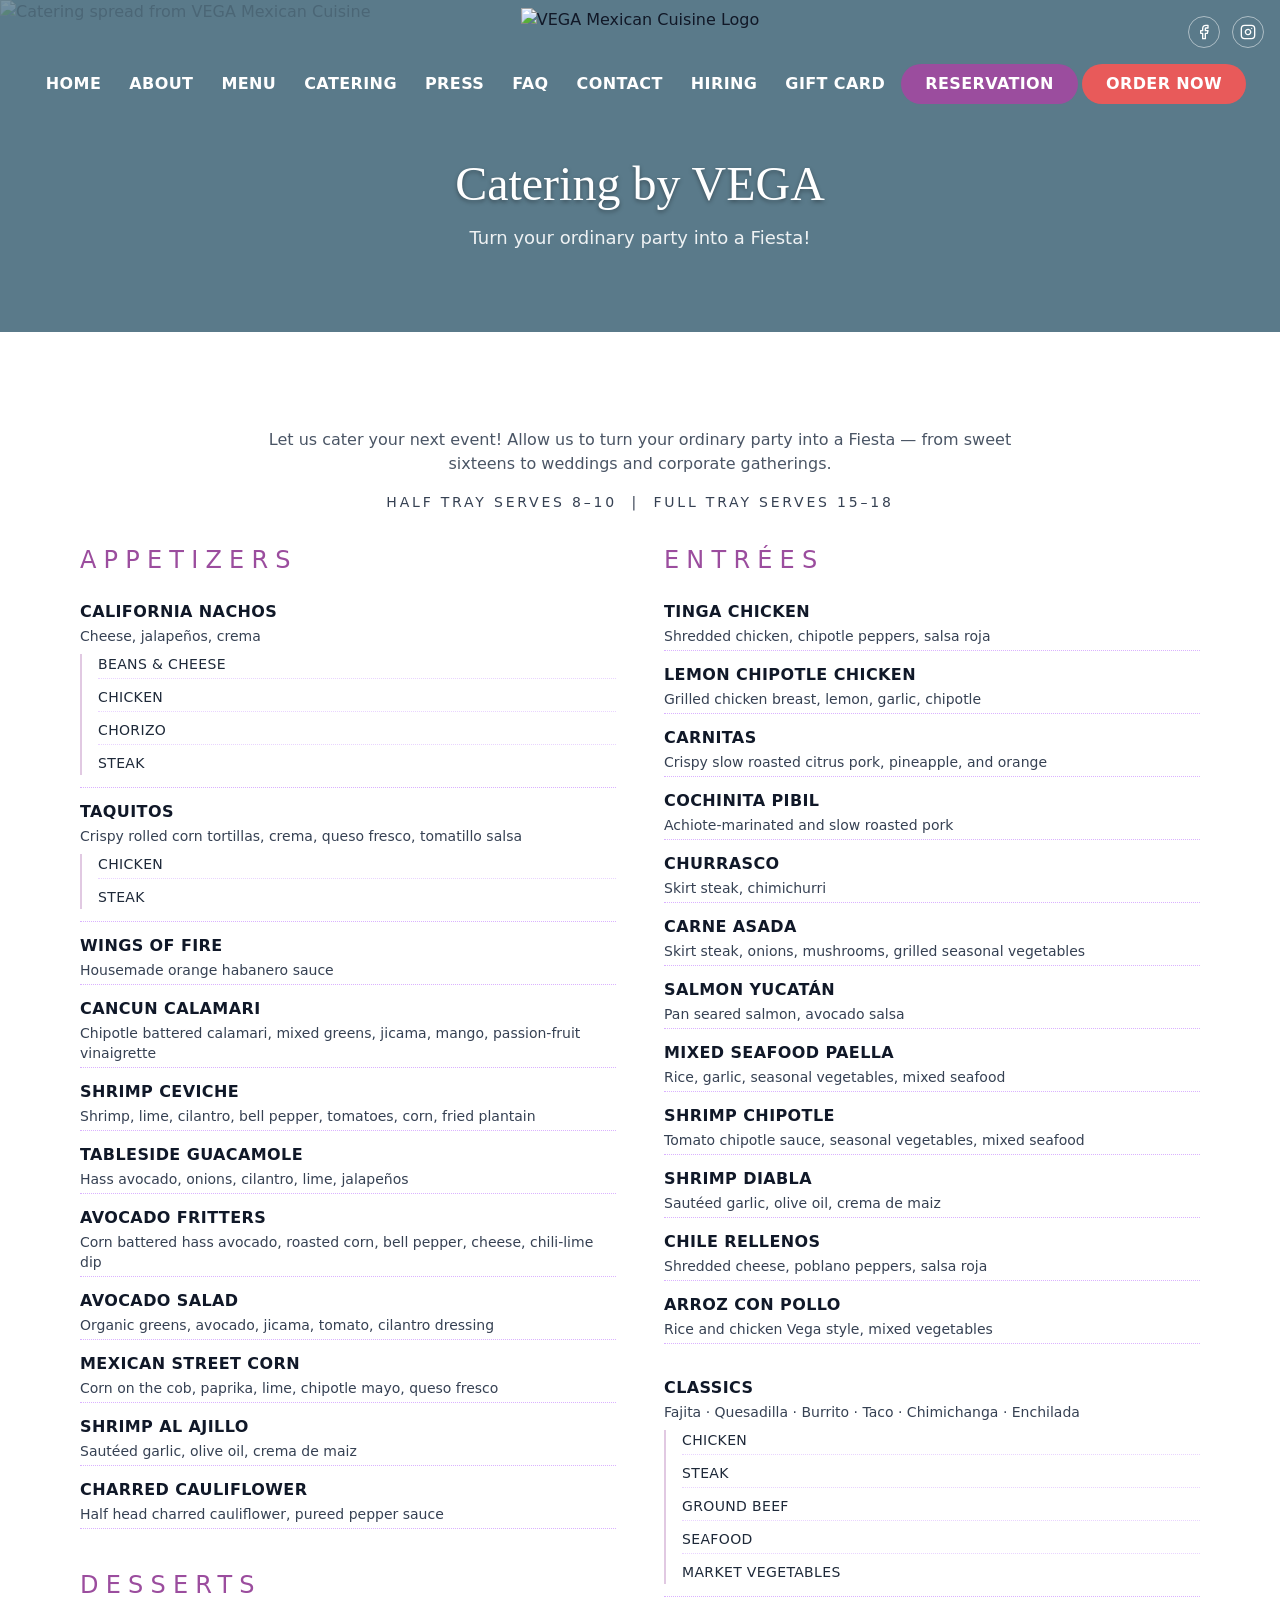
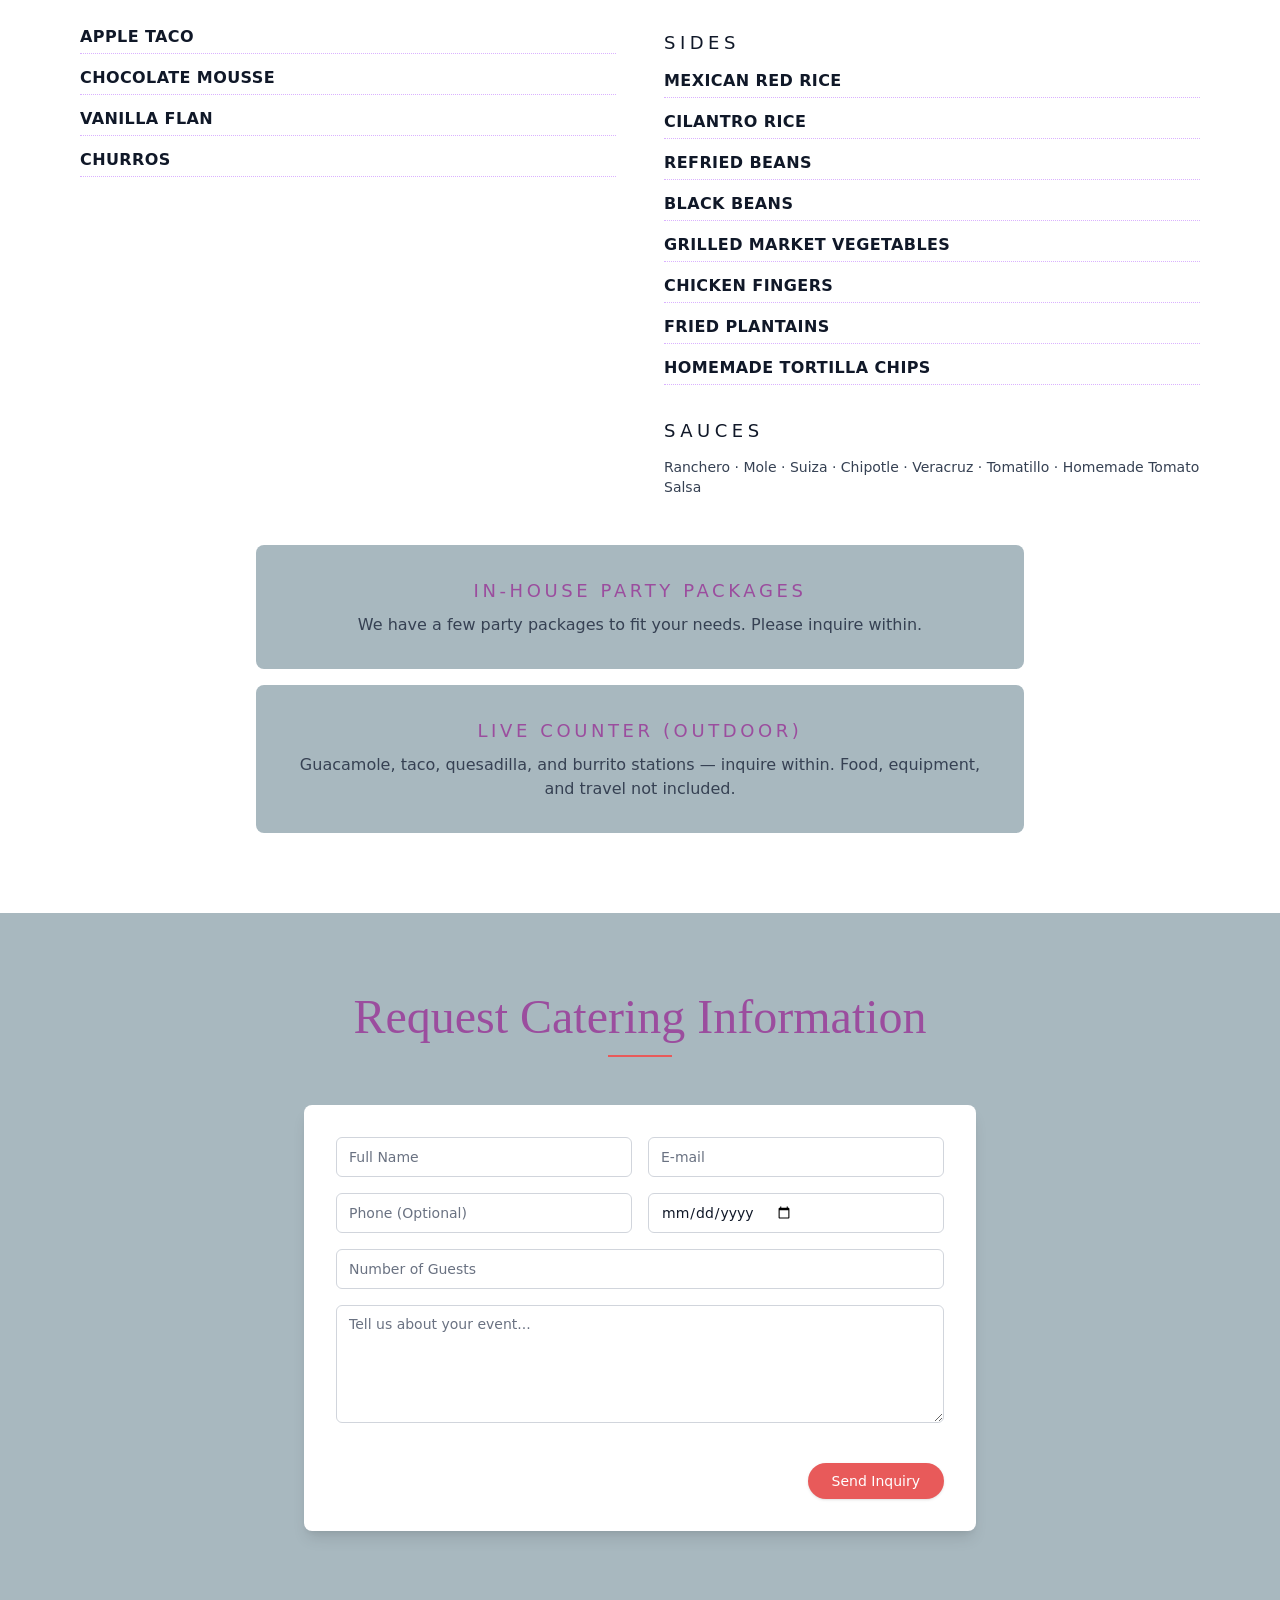
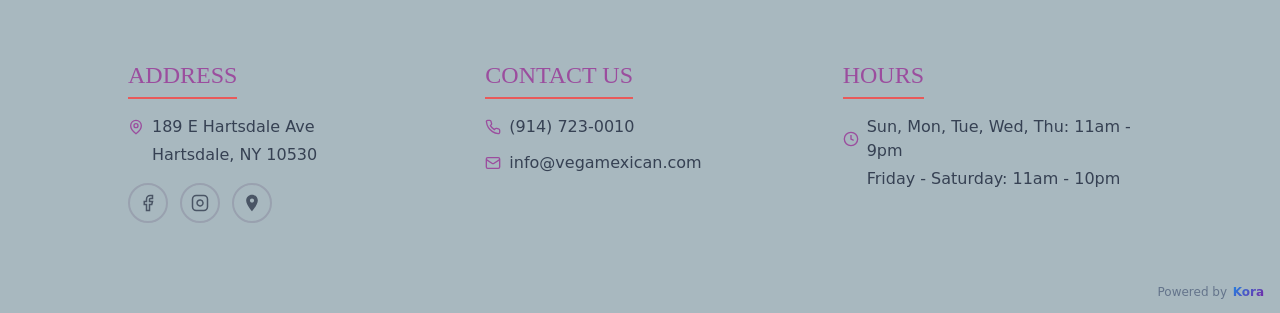
==== catering.html @ 909cca9f "Agent V2 website publish" ====
<!DOCTYPE html>

<html class="scroll-smooth" lang="en">
<head>
<!-- KORA_TRACKING_GTM_HEAD_START -->
<!-- Google Tag Manager -->
<script>(function(w,d,s,l,i){w[l]=w[l]||[];w[l].push({'gtm.start':
new Date().getTime(),event:'gtm.js'});var f=d.getElementsByTagName(s)[0],
j=d.createElement(s),dl=l!='dataLayer'?'&l='+l:'';j.async=true;j.src=
'https://www.googletagmanager.com/gtm.js?id='+i+dl;f.parentNode.insertBefore(j,f);
})(window,document,'script','dataLayer','GTM-MPGSV9T5');</script>
<!-- End Google Tag Manager -->
<!-- KORA_TRACKING_GTM_HEAD_END -->

<meta charset="utf-8"/>
<meta content="width=device-width, initial-scale=1.0" name="viewport"/>
<title>Mexican Catering Westchester &amp; Hartsdale, NY | VEGA Mexican Cuisine</title>
<meta content="VEGA Mexican Restaurant caters events across Westchester &amp; Hartsdale, NY — authentic tacos Westchester loves, best Mexican food Westchester, and full-service catering for weddings and corporate gatherings." name="description"/>
<meta content="mexican catering westchester, mexican catering hartsdale, tacos westchester, mexican restaurant, best mexican food westchester, vega mexican cuisine" name="keywords"/>
<!-- Open Graph -->
<meta content="Mexican Catering Westchester &amp; Hartsdale, NY | VEGA Mexican Cuisine" property="og:title"/>
<meta content="VEGA Mexican Restaurant caters events across Westchester &amp; Hartsdale, NY — authentic tacos Westchester loves, best Mexican food Westchester, and full-service catering for weddings and corporate gatherings." property="og:description"/>
<meta content="website" property="og:type"/>
<meta content="https://quseprdus1.blob.core.windows.net/kora-business-images/user-media/9dfad46d-d519-43a5-95e8-beb6c7251a3b/de8c94d8-887e-4625-825f-ec262dbc28df/1775465515_uk2fzf.jpeg" property="og:image"/>
<meta content="https://vegamexican.com/catering" property="og:url"/>
<!-- Twitter Card -->
<meta content="summary_large_image" name="twitter:card"/>
<meta content="Mexican Catering Westchester &amp; Hartsdale, NY | VEGA Mexican Cuisine" name="twitter:title"/>
<meta content="VEGA Mexican Restaurant caters events across Westchester &amp; Hartsdale, NY — authentic tacos Westchester loves, best Mexican food Westchester, and full-service catering for weddings and corporate gatherings." name="twitter:description"/>
<meta content="https://quseprdus1.blob.core.windows.net/kora-business-images/user-media/9dfad46d-d519-43a5-95e8-beb6c7251a3b/de8c94d8-887e-4625-825f-ec262dbc28df/1775465515_uk2fzf.jpeg" name="twitter:image"/>

<!-- KORA_FAVICON_START -->
<link href="https://quseprdus1.blob.core.windows.net/kora-business-images/social-media/9dfad46d-d519-43a5-95e8-beb6c7251a3a/medialibrary/1780909311_jn9jiy.jpg" rel="icon" type="image/jpeg"/>
<link href="https://quseprdus1.blob.core.windows.net/kora-business-images/social-media/9dfad46d-d519-43a5-95e8-beb6c7251a3a/medialibrary/1780909311_jn9jiy.jpg" rel="apple-touch-icon"/>
<!-- KORA_FAVICON_END -->
<!-- Canonical -->
<link href="https://vegamexican.com/catering" rel="canonical"/>
<!-- Hero image preload -->
<link as="image" href="https://quseprdus1.blob.core.windows.net/kora-business-images/user-media/9dfad46d-d519-43a5-95e8-beb6c7251a3b/de8c94d8-887e-4625-825f-ec262dbc28df/1775465515_uk2fzf.jpeg" rel="preload"/>
<!-- JSON-LD Structured Data -->
<script type="application/ld+json">{
  "@context": "https://schema.org",
  "@type": "WebPage",
  "name": "Catering – VEGA Mexican Cuisine",
  "description": "VEGA Mexican Restaurant caters events across Westchester & Hartsdale, NY — authentic tacos Westchester loves and best Mexican food Westchester for weddings and corporate gatherings.",
  "url": "https://vegamexican.com/catering",
  "isPartOf": {
    "@type": "WebSite",
    "name": "VEGA Mexican Cuisine",
    "url": "https://vegamexican.com/catering"
  },
  "about": {
    "@type": "Restaurant",
    "name": "VEGA Mexican Cuisine",
    "servesCuisine": "Mexican",
    "address": {
      "@type": "PostalAddress",
      "streetAddress": "189 E Hartsdale Ave",
      "addressLocality": "Hartsdale",
      "addressRegion": "NY",
      "postalCode": "10530",
      "addressCountry": "US"
    },
    "telephone": "+1-914-723-0010",
    "hasMenu": {
      "@type": "Menu",
      "name": "Catering Menu"
    }
  }
}</script>
<link href="https://quseprdus1.blob.core.windows.net" rel="dns-prefetch"/>
<link href="https://www.googletagmanager.com" rel="dns-prefetch"/>
<link href="https://cdn.jsdelivr.net" rel="dns-prefetch"/>
<style>*,*::before,*::after{box-sizing:border-box}body{margin:0;-webkit-font-smoothing:antialiased}img,video{max-width:100%;height:auto;display:block}</style>
<link href="assets/styles.css" rel="stylesheet"/>
<link href="style.css?v=20260913" rel="stylesheet"/>
<!-- KORA_GOOGLE_FONTS_START -->
<link rel="preconnect" href="https://fonts.googleapis.com">
<link rel="preconnect" href="https://fonts.gstatic.com" crossorigin>
<link rel="preload" as="style" href="https://fonts.googleapis.com/css2?family=Oswald:wght@400;600;700&amp;family=Open+Sans:wght@400;600;700&amp;display=swap" onload="this.onload=null;this.rel='stylesheet'">
<noscript><link rel="stylesheet" href="https://fonts.googleapis.com/css2?family=Oswald:wght@400;600;700&amp;family=Open+Sans:wght@400;600;700&amp;display=swap"></noscript>
<!-- KORA_GOOGLE_FONTS_END -->
</head>
<body class="bg-background text-foreground font-sans antialiased min-h-screen">
<header class="fixed top-0 left-0 right-0 z-50 transition-all duration-500 bg-transparent" data-site-header="">
<div class="relative">
<div class="absolute top-4 right-4 hidden lg:flex items-center gap-3 z-[60]">
<a aria-label="Facebook" class="w-8 h-8 rounded-full border border-white/50 flex items-center justify-center text-white hover:bg-white hover:text-vega-purple transition-all duration-300" href="https://www.facebook.com/vegamexican" rel="noopener noreferrer" target="_blank">
<svg fill="none" height="16" stroke="currentColor" stroke-linecap="round" stroke-linejoin="round" stroke-width="2" viewbox="0 0 24 24" width="16" xmlns="http://www.w3.org/2000/svg"><path d="M18 2h-3a5 5 0 0 0-5 5v3H7v4h3v8h4v-8h3l1-4h-4V7a1 1 0 0 1 1-1h3z"></path></svg>
</a>
<a aria-label="Instagram" class="w-8 h-8 rounded-full border border-white/50 flex items-center justify-center text-white hover:bg-white hover:text-vega-purple transition-all duration-300" href="https://www.instagram.com/vegamexican/" rel="noopener noreferrer" target="_blank">
<svg fill="none" height="16" stroke="currentColor" stroke-linecap="round" stroke-linejoin="round" stroke-width="2" viewbox="0 0 24 24" width="16" xmlns="http://www.w3.org/2000/svg"><rect height="20" rx="5" ry="5" width="20" x="2" y="2"></rect><path d="M16 11.37A4 4 0 1 1 12.63 8 4 4 0 0 1 16 11.37z"></path><line x1="17.5" x2="17.51" y1="6.5" y2="6.5"></line></svg>
</a>
</div>
<nav class="container mx-auto px-4 py-2">
<div class="hidden lg:flex flex-col items-center">
<a class="mb-2" href="index.html">
<img alt="VEGA Mexican Cuisine Logo" class="site-header-logo" id="header-logo" src="https://quseprdus1.blob.core.windows.net/kora-business-images/social-media/9dfad46d-d519-43a5-95e8-beb6c7251a3a/medialibrary/1780337580_3ncx8t.png"/>
</a>
<ul class="flex items-center gap-1 flex-wrap justify-center">
<li><a class="px-3 py-2 text-md text-white font-semibold hover:text-primary transition-colors duration-300 tracking-wide" href="index.html">HOME</a></li>
<li><a class="px-3 py-2 text-md text-white font-semibold hover:text-primary transition-colors duration-300 tracking-wide" href="index.html#about">ABOUT</a></li>
<li><a class="px-3 py-2 text-md text-white font-semibold hover:text-primary transition-colors duration-300 tracking-wide" href="index.html#menu">MENU</a></li>
<li><a class="px-3 py-2 text-md text-white font-semibold hover:text-primary transition-colors duration-300 tracking-wide" href="catering.html">CATERING</a></li>
<li><a class="px-3 py-2 text-md text-white font-semibold hover:text-primary transition-colors duration-300 tracking-wide" href="index.html#press">PRESS</a></li>
<li><a class="px-3 py-2 text-md text-white font-semibold hover:text-primary transition-colors duration-300 tracking-wide" href="index.html#faq">FAQ</a></li>
<li><a class="px-3 py-2 text-md text-white font-semibold hover:text-primary transition-colors duration-300 tracking-wide" href="index.html#contact">CONTACT</a></li>
<li><a class="px-3 py-2 text-md text-white font-semibold hover:text-primary transition-colors duration-300 tracking-wide" href="hiring.html">HIRING</a></li>
<li><a class="px-3 py-2 text-md text-white font-semibold hover:text-primary transition-colors duration-300 tracking-wide" href="https://www.toasttab.com/vegamexicancuisine/giftcards" rel="noopener noreferrer" target="_blank">GIFT CARD</a></li>
<li>
<a class="inline-block px-6 py-2 text-md text-white bg-primary hover:bg-vega-purple font-bold rounded-full transition-all duration-300 tracking-wide hover:scale-105" href="https://resy.com/cities/hrts/vega-mexican-cuisine" rel="noopener noreferrer" target="_blank">RESERVATION</a>
</li>
<li>
<a class="inline-block px-6 py-2 text-md text-white bg-secondary hover:bg-secondary-dark font-bold rounded-full transition-all duration-300 tracking-wide hover:scale-105" href="https://order.toasttab.com/online/vegamexicancuisine" rel="noopener noreferrer" target="_blank">ORDER NOW</a>
</li>
</ul>
</div>
<div class="lg:hidden flex items-center justify-between gap-3">
<button aria-label="Toggle menu" class="text-white p-2 z-[60] shrink-0" data-mobile-menu-btn="" type="button">
<span data-icon-menu="">
<svg fill="none" height="24" stroke="currentColor" stroke-width="2" viewbox="0 0 24 24" width="24" xmlns="http://www.w3.org/2000/svg"><line x1="4" x2="20" y1="12" y2="12"></line><line x1="4" x2="20" y1="6" y2="6"></line><line x1="4" x2="20" y1="18" y2="18"></line></svg>
</span>
<span class="hidden" data-icon-close="">
<svg fill="none" height="24" stroke="currentColor" stroke-width="2" viewbox="0 0 24 24" width="24" xmlns="http://www.w3.org/2000/svg"><path d="M18 6 6 18"></path><path d="m6 6 12 12"></path></svg>
</span>
</button>
<a class="ml-auto shrink-0" href="index.html">
<img alt="VEGA Mexican Cuisine Logo" class="site-header-logo site-header-logo--mobile" src="https://quseprdus1.blob.core.windows.net/kora-business-images/social-media/9dfad46d-d519-43a5-95e8-beb6c7251a3a/medialibrary/1780337580_3ncx8t.png"/>
</a>
</div>
<div class="hidden lg:hidden mt-4 pb-4 bg-vega-bg-dark/95 rounded-lg" data-mobile-menu="">
<ul class="flex flex-col items-center gap-2">
<li><a class="block px-4 py-2 text-white hover:text-primary transition-colors duration-300" href="index.html">HOME</a></li>
<li><a class="block px-4 py-2 text-white hover:text-primary transition-colors duration-300" href="index.html#about">ABOUT</a></li>
<li><a class="block px-4 py-2 text-white hover:text-primary transition-colors duration-300" href="index.html#menu">MENU</a></li>
<li><a class="block px-4 py-2 text-white hover:text-primary transition-colors duration-300" href="catering.html">CATERING</a></li>
<li><a class="block px-4 py-2 text-white hover:text-primary transition-colors duration-300" href="index.html#press">PRESS</a></li>
<li><a class="block px-4 py-2 text-white hover:text-primary transition-colors duration-300" href="index.html#faq">FAQ</a></li>
<li><a class="block px-4 py-2 text-white hover:text-primary transition-colors duration-300" href="index.html#contact">CONTACT</a></li>
<li><a class="block px-4 py-2 text-white hover:text-primary transition-colors duration-300" href="hiring.html">HIRING</a></li>
<li><a class="block px-4 py-2 text-white hover:text-primary transition-colors duration-300" href="https://www.toasttab.com/vegamexicancuisine/giftcards" rel="noopener noreferrer" target="_blank">GIFT CARD</a></li>
<li><a class="inline-block mx-4 my-2 px-6 py-2 text-white bg-primary hover:bg-vega-purple rounded-full font-semibold text-center" href="https://resy.com/cities/hrts/vega-mexican-cuisine" rel="noopener noreferrer" target="_blank">RESERVATION</a></li>
<li><a class="inline-block mx-4 my-2 px-6 py-2 text-white bg-secondary hover:bg-secondary-dark rounded-full font-semibold text-center" href="https://order.toasttab.com/online/vegamexicancuisine" rel="noopener noreferrer" target="_blank">ORDER NOW</a></li>
</ul>
</div>
</nav>
</div>
</header>
<main>
<section class="relative pt-32 pb-16 md:pt-40 md:pb-20 bg-vega-bg-dark">
<img alt="Catering spread from VEGA Mexican Cuisine" class="absolute inset-0 w-full h-full object-cover opacity-20" decoding="async" fetchpriority="high" height="1080" loading="eager" src="https://quseprdus1.blob.core.windows.net/kora-business-images/user-media/9dfad46d-d519-43a5-95e8-beb6c7251a3b/de8c94d8-887e-4625-825f-ec262dbc28df/1775465515_uk2fzf.jpeg" width="1920"/>
<div class="relative container mx-auto px-4 text-center">
<h1 class="text-4xl md:text-5xl font-serif text-white text-shadow">Catering by VEGA</h1>
<p class="mt-4 max-w-3xl mx-auto text-white/90 text-lg">Turn your ordinary party into a Fiesta!</p>
</div>
</section>
<section class="relative bg-white py-14 md:py-20" id="catering-menu">
<div class="max-w-6xl mx-auto px-4">
<div class="text-center mb-6 md:mb-8">
<p class="max-w-3xl mx-auto text-sm md:text-base text-gray-600 mt-4">
            Let us cater your next event! Allow us to turn your ordinary party into a Fiesta — from sweet sixteens to weddings and corporate gatherings.
          </p>
<p class="max-w-2xl mx-auto text-xs md:text-sm tracking-[0.2em] uppercase text-gray-700 mt-4">
            Half Tray serves 8–10  |  Full Tray serves 15–18
          </p>
</div>
<div class="grid grid-cols-1 lg:grid-cols-2 gap-10 md:gap-12">
<div>
<h3 class="text-xl md:text-2xl tracking-[0.3em] text-vega-purple uppercase mb-6 text-center lg:text-left">Appetizers</h3>
<div class="space-y-3">
<div class="border-b border-dotted border-purple-300 pb-3">
<p class="font-semibold tracking-wide text-gray-900 uppercase text-sm md:text-base">California Nachos</p>
<p class="text-xs md:text-sm text-gray-700 mt-0.5">Cheese, jalapeños, crema</p>
<div class="mt-2 space-y-2 pl-3 md:pl-4 border-l-2 border-primary/30">
<div class="border-b border-dotted border-purple-200 pb-1">
<p class="text-sm font-medium tracking-wide text-gray-800 uppercase">Beans &amp; Cheese</p>
</div>
<div class="border-b border-dotted border-purple-200 pb-1">
<p class="text-sm font-medium tracking-wide text-gray-800 uppercase">Chicken</p>
</div>
<div class="border-b border-dotted border-purple-200 pb-1">
<p class="text-sm font-medium tracking-wide text-gray-800 uppercase">Chorizo</p>
</div>
<div class="pb-0.5">
<p class="text-sm font-medium tracking-wide text-gray-800 uppercase">Steak</p>
</div>
</div>
</div>
<div class="border-b border-dotted border-purple-300 pb-3">
<p class="font-semibold tracking-wide text-gray-900 uppercase text-sm md:text-base">Taquitos</p>
<p class="text-xs md:text-sm text-gray-700 mt-0.5">Crispy rolled corn tortillas, crema, queso fresco, tomatillo salsa</p>
<div class="mt-2 space-y-2 pl-3 md:pl-4 border-l-2 border-primary/30">
<div class="border-b border-dotted border-purple-200 pb-1">
<p class="text-sm font-medium tracking-wide text-gray-800 uppercase">Chicken</p>
</div>
<div class="pb-0.5">
<p class="text-sm font-medium tracking-wide text-gray-800 uppercase">Steak</p>
</div>
</div>
</div>
<div class="border-b border-dotted border-purple-300 pb-1">
<div>
<p class="font-semibold tracking-wide text-gray-900 uppercase text-sm md:text-base">Wings of Fire</p>
<p class="text-xs md:text-sm text-gray-700 mt-0.5">Housemade orange habanero sauce</p>
</div>
</div>
<div class="border-b border-dotted border-purple-300 pb-1">
<div>
<p class="font-semibold tracking-wide text-gray-900 uppercase text-sm md:text-base">Cancun Calamari</p>
<p class="text-xs md:text-sm text-gray-700 mt-0.5">Chipotle battered calamari, mixed greens, jicama, mango, passion-fruit vinaigrette</p>
</div>
</div>
<div class="border-b border-dotted border-purple-300 pb-1">
<div>
<p class="font-semibold tracking-wide text-gray-900 uppercase text-sm md:text-base">Shrimp Ceviche</p>
<p class="text-xs md:text-sm text-gray-700 mt-0.5">Shrimp, lime, cilantro, bell pepper, tomatoes, corn, fried plantain</p>
</div>
</div>
<div class="border-b border-dotted border-purple-300 pb-1">
<div>
<p class="font-semibold tracking-wide text-gray-900 uppercase text-sm md:text-base">Tableside Guacamole</p>
<p class="text-xs md:text-sm text-gray-700 mt-0.5">Hass avocado, onions, cilantro, lime, jalapeños</p>
</div>
</div>
<div class="border-b border-dotted border-purple-300 pb-1">
<div>
<p class="font-semibold tracking-wide text-gray-900 uppercase text-sm md:text-base">Avocado Fritters</p>
<p class="text-xs md:text-sm text-gray-700 mt-0.5">Corn battered hass avocado, roasted corn, bell pepper, cheese, chili-lime dip</p>
</div>
</div>
<div class="border-b border-dotted border-purple-300 pb-1">
<div>
<p class="font-semibold tracking-wide text-gray-900 uppercase text-sm md:text-base">Avocado Salad</p>
<p class="text-xs md:text-sm text-gray-700 mt-0.5">Organic greens, avocado, jicama, tomato, cilantro dressing</p>
</div>
</div>
<div class="border-b border-dotted border-purple-300 pb-1">
<div>
<p class="font-semibold tracking-wide text-gray-900 uppercase text-sm md:text-base">Mexican Street Corn</p>
<p class="text-xs md:text-sm text-gray-700 mt-0.5">Corn on the cob, paprika, lime, chipotle mayo, queso fresco</p>
</div>
</div>
<div class="border-b border-dotted border-purple-300 pb-1">
<div>
<p class="font-semibold tracking-wide text-gray-900 uppercase text-sm md:text-base">Shrimp al Ajillo</p>
<p class="text-xs md:text-sm text-gray-700 mt-0.5">Sautéed garlic, olive oil, crema de maiz</p>
</div>
</div>
<div class="border-b border-dotted border-purple-300 pb-1">
<div>
<p class="font-semibold tracking-wide text-gray-900 uppercase text-sm md:text-base">Charred Cauliflower</p>
<p class="text-xs md:text-sm text-gray-700 mt-0.5">Half head charred cauliflower, pureed pepper sauce</p>
</div>
</div>
</div>
<h3 class="text-xl md:text-2xl tracking-[0.3em] text-vega-purple uppercase mt-10 mb-6 text-center lg:text-left">Desserts</h3>
<div class="space-y-3">
<div class="border-b border-dotted border-purple-300 pb-1">
<p class="font-semibold tracking-wide text-gray-900 uppercase text-sm md:text-base">Apple Taco</p>
</div>
<div class="border-b border-dotted border-purple-300 pb-1">
<p class="font-semibold tracking-wide text-gray-900 uppercase text-sm md:text-base">Chocolate Mousse</p>
</div>
<div class="border-b border-dotted border-purple-300 pb-1">
<p class="font-semibold tracking-wide text-gray-900 uppercase text-sm md:text-base">Vanilla Flan</p>
</div>
<div class="border-b border-dotted border-purple-300 pb-1">
<p class="font-semibold tracking-wide text-gray-900 uppercase text-sm md:text-base">Churros</p>
</div>
</div>
</div>
<div>
<h3 class="text-xl md:text-2xl tracking-[0.3em] text-vega-purple uppercase mb-6 text-center lg:text-left">Entrées</h3>
<div class="space-y-3">
<div class="border-b border-dotted border-purple-300 pb-1">
<div>
<p class="font-semibold tracking-wide text-gray-900 uppercase text-sm md:text-base">Tinga Chicken</p>
<p class="text-xs md:text-sm text-gray-700 mt-0.5">Shredded chicken, chipotle peppers, salsa roja</p>
</div>
</div>
<div class="border-b border-dotted border-purple-300 pb-1">
<div>
<p class="font-semibold tracking-wide text-gray-900 uppercase text-sm md:text-base">Lemon Chipotle Chicken</p>
<p class="text-xs md:text-sm text-gray-700 mt-0.5">Grilled chicken breast, lemon, garlic, chipotle</p>
</div>
</div>
<div class="border-b border-dotted border-purple-300 pb-1">
<div>
<p class="font-semibold tracking-wide text-gray-900 uppercase text-sm md:text-base">Carnitas</p>
<p class="text-xs md:text-sm text-gray-700 mt-0.5">Crispy slow roasted citrus pork, pineapple, and orange</p>
</div>
</div>
<div class="border-b border-dotted border-purple-300 pb-1">
<div>
<p class="font-semibold tracking-wide text-gray-900 uppercase text-sm md:text-base">Cochinita Pibil</p>
<p class="text-xs md:text-sm text-gray-700 mt-0.5">Achiote-marinated and slow roasted pork</p>
</div>
</div>
<div class="border-b border-dotted border-purple-300 pb-1">
<div>
<p class="font-semibold tracking-wide text-gray-900 uppercase text-sm md:text-base">Churrasco</p>
<p class="text-xs md:text-sm text-gray-700 mt-0.5">Skirt steak, chimichurri</p>
</div>
</div>
<div class="border-b border-dotted border-purple-300 pb-1">
<div>
<p class="font-semibold tracking-wide text-gray-900 uppercase text-sm md:text-base">Carne Asada</p>
<p class="text-xs md:text-sm text-gray-700 mt-0.5">Skirt steak, onions, mushrooms, grilled seasonal vegetables</p>
</div>
</div>
<div class="border-b border-dotted border-purple-300 pb-1">
<div>
<p class="font-semibold tracking-wide text-gray-900 uppercase text-sm md:text-base">Salmon Yucatán</p>
<p class="text-xs md:text-sm text-gray-700 mt-0.5">Pan seared salmon, avocado salsa</p>
</div>
</div>
<div class="border-b border-dotted border-purple-300 pb-1">
<div>
<p class="font-semibold tracking-wide text-gray-900 uppercase text-sm md:text-base">Mixed Seafood Paella</p>
<p class="text-xs md:text-sm text-gray-700 mt-0.5">Rice, garlic, seasonal vegetables, mixed seafood</p>
</div>
</div>
<div class="border-b border-dotted border-purple-300 pb-1">
<div>
<p class="font-semibold tracking-wide text-gray-900 uppercase text-sm md:text-base">Shrimp Chipotle</p>
<p class="text-xs md:text-sm text-gray-700 mt-0.5">Tomato chipotle sauce, seasonal vegetables, mixed seafood</p>
</div>
</div>
<div class="border-b border-dotted border-purple-300 pb-1">
<div>
<p class="font-semibold tracking-wide text-gray-900 uppercase text-sm md:text-base">Shrimp Diabla</p>
<p class="text-xs md:text-sm text-gray-700 mt-0.5">Sautéed garlic, olive oil, crema de maiz</p>
</div>
</div>
<div class="border-b border-dotted border-purple-300 pb-1">
<div>
<p class="font-semibold tracking-wide text-gray-900 uppercase text-sm md:text-base">Chile Rellenos</p>
<p class="text-xs md:text-sm text-gray-700 mt-0.5">Shredded cheese, poblano peppers, salsa roja</p>
</div>
</div>
<div class="border-b border-dotted border-purple-300 pb-1">
<div>
<p class="font-semibold tracking-wide text-gray-900 uppercase text-sm md:text-base">Arroz con Pollo</p>
<p class="text-xs md:text-sm text-gray-700 mt-0.5">Rice and chicken Vega style, mixed vegetables</p>
</div>
</div>
</div>
<div class="border-b border-dotted border-purple-300 pb-3 mt-8">
<p class="font-semibold tracking-wide text-gray-900 uppercase text-sm md:text-base">Classics</p>
<p class="text-xs md:text-sm text-gray-700 mt-0.5">Fajita · Quesadilla · Burrito · Taco · Chimichanga · Enchilada</p>
<div class="mt-2 space-y-2 pl-3 md:pl-4 border-l-2 border-primary/30">
<div class="border-b border-dotted border-purple-200 pb-1">
<p class="text-sm font-medium tracking-wide text-gray-800 uppercase">Chicken</p>
</div>
<div class="border-b border-dotted border-purple-200 pb-1">
<p class="text-sm font-medium tracking-wide text-gray-800 uppercase">Steak</p>
</div>
<div class="border-b border-dotted border-purple-200 pb-1">
<p class="text-sm font-medium tracking-wide text-gray-800 uppercase">Ground Beef</p>
</div>
<div class="border-b border-dotted border-purple-200 pb-1">
<p class="text-sm font-medium tracking-wide text-gray-800 uppercase">Seafood</p>
</div>
<div class="pb-0.5">
<p class="text-sm font-medium tracking-wide text-gray-800 uppercase">Market Vegetables</p>
</div>
</div>
</div>
<h4 class="text-lg tracking-[0.25em] text-gray-900 uppercase mt-8 mb-3">Sides</h4>
<div class="space-y-3">
<div class="border-b border-dotted border-purple-300 pb-1">
<p class="font-semibold tracking-wide text-gray-900 uppercase text-sm md:text-base">Mexican Red Rice</p>
</div>
<div class="border-b border-dotted border-purple-300 pb-1">
<p class="font-semibold tracking-wide text-gray-900 uppercase text-sm md:text-base">Cilantro Rice</p>
</div>
<div class="border-b border-dotted border-purple-300 pb-1">
<p class="font-semibold tracking-wide text-gray-900 uppercase text-sm md:text-base">Refried Beans</p>
</div>
<div class="border-b border-dotted border-purple-300 pb-1">
<p class="font-semibold tracking-wide text-gray-900 uppercase text-sm md:text-base">Black Beans</p>
</div>
<div class="border-b border-dotted border-purple-300 pb-1">
<p class="font-semibold tracking-wide text-gray-900 uppercase text-sm md:text-base">Grilled Market Vegetables</p>
</div>
<div class="border-b border-dotted border-purple-300 pb-1">
<p class="font-semibold tracking-wide text-gray-900 uppercase text-sm md:text-base">Chicken Fingers</p>
</div>
<div class="border-b border-dotted border-purple-300 pb-1">
<p class="font-semibold tracking-wide text-gray-900 uppercase text-sm md:text-base">Fried Plantains</p>
</div>
<div class="border-b border-dotted border-purple-300 pb-1">
<p class="font-semibold tracking-wide text-gray-900 uppercase text-sm md:text-base">Homemade Tortilla Chips</p>
</div>
</div>
<h4 class="text-lg tracking-[0.25em] text-gray-900 uppercase mt-8 mb-3">Sauces</h4>
<div class="space-y-2 text-sm text-gray-700">
<p>Ranchero · Mole · Suiza · Chipotle · Veracruz · Tomatillo · Homemade Tomato Salsa</p>
</div>
</div>
</div>
<div class="mt-12 max-w-3xl mx-auto text-center space-y-4">
<div class="bg-vega-bg-light rounded-lg p-6 md:p-8">
<h3 class="text-lg tracking-[0.2em] text-vega-purple uppercase mb-2">In-House Party Packages</h3>
<p class="text-sm md:text-base text-gray-700">We have a few party packages to fit your needs. Please inquire within.</p>
</div>
<div class="bg-vega-bg-light rounded-lg p-6 md:p-8">
<h3 class="text-lg tracking-[0.2em] text-vega-purple uppercase mb-2">Live Counter (Outdoor)</h3>
<p class="text-sm md:text-base text-gray-700">Guacamole, taco, quesadilla, and burrito stations — inquire within. Food, equipment, and travel not included.</p>
</div>
</div>
</div>
</section>
<section class="bg-vega-bg-light py-16 md:py-20" id="catering-form">
<div class="container mx-auto px-4 max-w-3xl">
<h2 class="js-reveal text-4xl md:text-5xl font-serif text-primary text-center mb-12 relative pb-4">
          Request Catering Information
          <span class="absolute bottom-0 left-1/2 -translate-x-1/2 w-16 h-0.5 bg-secondary"></span>
</h2>
<div class="js-reveal js-reveal-delay max-w-2xl mx-auto rounded-lg bg-white p-6 md:p-8 shadow-lg">
<form class="space-y-4" data-catering-form="">
<div class="grid grid-cols-1 gap-4 sm:grid-cols-2">
<div>
<label class="sr-only" for="full_name">Full Name</label>
<input autocomplete="name" class="flex h-10 w-full rounded-md border border-gray-300 bg-white px-3 py-2 text-sm text-gray-900 placeholder:text-gray-500 focus-visible:outline-none focus-visible:ring-2 focus-visible:ring-primary" id="full_name" name="full_name" placeholder="Full Name" required="" type="text"/>
</div>
<div>
<label class="sr-only" for="email">Email</label>
<input autocomplete="email" class="flex h-10 w-full rounded-md border border-gray-300 bg-white px-3 py-2 text-sm text-gray-900 placeholder:text-gray-500 focus-visible:outline-none focus-visible:ring-2 focus-visible:ring-primary" id="email" name="email" placeholder="E-mail" required="" type="email"/>
</div>
</div>
<div class="grid grid-cols-1 gap-4 sm:grid-cols-2">
<div>
<label class="sr-only" for="phone">Phone</label>
<input autocomplete="tel" class="flex h-10 w-full rounded-md border border-gray-300 bg-white px-3 py-2 text-sm text-gray-900 placeholder:text-gray-500 focus-visible:outline-none focus-visible:ring-2 focus-visible:ring-primary" id="phone" name="phone" placeholder="Phone (Optional)" type="tel"/>
</div>
<div>
<label class="sr-only" for="event_date">Event Date</label>
<input class="flex h-10 w-full rounded-md border border-gray-300 bg-white px-3 py-2 text-sm text-gray-900 placeholder:text-gray-500 focus-visible:outline-none focus-visible:ring-2 focus-visible:ring-primary" id="event_date" name="event_date" placeholder="Event Date" required="" type="date"/>
</div>
</div>
<div>
<label class="sr-only" for="guest_count">Number of Guests</label>
<input class="flex h-10 w-full rounded-md border border-gray-300 bg-white px-3 py-2 text-sm text-gray-900 placeholder:text-gray-500 focus-visible:outline-none focus-visible:ring-2 focus-visible:ring-primary" id="guest_count" min="1" name="guest_count" placeholder="Number of Guests" required="" type="number"/>
</div>
<div>
<label class="sr-only" for="message">Event Details</label>
<textarea class="flex min-h-28 w-full rounded-md border border-gray-300 bg-white px-3 py-2 text-sm text-gray-900 placeholder:text-gray-500 focus-visible:outline-none focus-visible:ring-2 focus-visible:ring-primary" id="message" name="message" placeholder="Tell us about your event..." required="" rows="5"></textarea>
</div>
<p class="text-sm text-red-600 text-center" data-catering-error="" hidden=""></p>
<p class="text-sm text-green-600 text-center" data-catering-success="" hidden=""></p>
<div class="flex justify-center pt-1">
<div class="flex items-center justify-center min-h-[78px]" data-recaptcha="" hidden=""></div>
</div>
<div class="flex items-center justify-end pt-1">
<button class="inline-flex items-center justify-center rounded-full bg-secondary px-6 py-2 text-sm font-medium text-white shadow transition hover:bg-secondary-dark hover:scale-[1.02] disabled:opacity-50" type="submit">
                Send Inquiry
              </button>
</div>
</form>
</div>
</div>
</section>
</main>
<footer class="bg-vega-bg-light" id="contact">
<div class="container mx-auto px-4 py-12">
<div class="grid grid-cols-1 md:grid-cols-3 gap-8 md:gap-12 max-w-5xl mx-auto">
<div class="text-center md:text-left">
<h3 class="text-xl md:text-2xl font-serif text-primary mb-4 relative pb-2 inline-block">
            ADDRESS
            <span class="absolute bottom-0 left-0 w-full h-0.5 bg-secondary"></span>
</h3>
<div class="space-y-1 text-gray-700">
<p class="flex items-center justify-center md:justify-start gap-2">
<svg class="text-primary shrink-0" fill="none" height="16" stroke="currentColor" stroke-width="2" viewbox="0 0 24 24" width="16" xmlns="http://www.w3.org/2000/svg">
<path d="M20 10c0 6-8 12-8 12s-8-6-8-12a8 8 0 0 1 16 0Z"></path>
<circle cx="12" cy="10" r="3"></circle>
</svg>
              189 E Hartsdale Ave
            </p>
<p class="pl-6">Hartsdale, NY 10530</p>
</div>
<div class="flex items-center justify-center md:justify-start gap-3 mt-4">
<a aria-label="Facebook" class="w-10 h-10 rounded-full border-2 border-gray-400 flex items-center justify-center text-gray-600 hover:bg-primary hover:border-primary hover:text-white transition-all duration-300" href="https://www.facebook.com/vegamexican" rel="noopener noreferrer" target="_blank">
<svg fill="none" height="18" stroke="currentColor" stroke-width="2" viewbox="0 0 24 24" width="18" xmlns="http://www.w3.org/2000/svg">
<path d="M18 2h-3a5 5 0 0 0-5 5v3H7v4h3v8h4v-8h3l1-4h-4V7a1 1 0 0 1 1-1h3z"></path>
</svg>
</a>
<a aria-label="Instagram" class="w-10 h-10 rounded-full border-2 border-gray-400 flex items-center justify-center text-gray-600 hover:bg-primary hover:border-primary hover:text-white transition-all duration-300" href="https://www.instagram.com/vegamexican/" rel="noopener noreferrer" target="_blank">
<svg fill="none" height="18" stroke="currentColor" stroke-width="2" viewbox="0 0 24 24" width="18" xmlns="http://www.w3.org/2000/svg">
<rect height="20" rx="5" ry="5" width="20" x="2" y="2"></rect>
<path d="M16 11.37A4 4 0 1 1 12.63 8 4 4 0 0 1 16 11.37z"></path>
<line x1="17.5" x2="17.51" y1="6.5" y2="6.5"></line>
</svg>
</a>
<a aria-label="Google Maps" class="w-10 h-10 rounded-full border-2 border-gray-400 flex items-center justify-center text-gray-600 hover:bg-primary hover:border-primary hover:text-white transition-all duration-300" href="https://www.google.com/maps/place/VEGA+Mexican+Cuisine/@41.012408,-73.7958676,15z/data=!4m5!3m4!1s0x0:0xea814ff113fb7ada!8m2!3d41.012408!4d-73.7958676" rel="noopener noreferrer" target="_blank">
<svg class="w-5 h-5 fill-current" viewbox="0 0 24 24">
<title>Google Maps</title>
<path d="M12 2C8.13 2 5 5.13 5 9c0 5.25 7 13 7 13s7-7.75 7-13c0-3.87-3.13-7-7-7zm0 9.5c-1.38 0-2.5-1.12-2.5-2.5s1.12-2.5 2.5-2.5 2.5 1.12 2.5 2.5-1.12 2.5-2.5 2.5z"></path>
</svg>
</a>
</div>
</div>
<div class="text-center md:text-left">
<h3 class="text-xl md:text-2xl font-serif text-primary mb-4 relative pb-2 inline-block">
            CONTACT US
            <span class="absolute bottom-0 left-0 w-full h-0.5 bg-secondary"></span>
</h3>
<div class="space-y-3 text-gray-700">
<a class="flex items-center justify-center md:justify-start gap-2 hover:text-primary transition-colors duration-300" href="tel:9147230010">
<svg class="text-primary shrink-0" fill="none" height="16" stroke="currentColor" stroke-width="2" viewbox="0 0 24 24" width="16" xmlns="http://www.w3.org/2000/svg">
<path d="M22 16.92v3a2 2 0 0 1-2.18 2 19.79 19.79 0 0 1-8.63-3.07 19.5 19.5 0 0 1-6-6 19.79 19.79 0 0 1-3.07-8.67A2 2 0 0 1 4.11 2h3a2 2 0 0 1 2 1.72 12.84 12.84 0 0 0 .7 2.81 2 2 0 0 1-.45 2.11L8.09 9.91a16 16 0 0 0 6 6l1.27-1.27a2 2 0 0 1 2.11-.45 12.84 12.84 0 0 0 2.81.7A2 2 0 0 1 22 16.92z"></path>
</svg>
              (914) 723-0010
            </a>
<a class="flex items-center justify-center md:justify-start gap-2 hover:text-primary transition-colors duration-300" href="mailto:info@vegamexican.com">
<svg class="text-primary shrink-0" fill="none" height="16" stroke="currentColor" stroke-width="2" viewbox="0 0 24 24" width="16" xmlns="http://www.w3.org/2000/svg">
<rect height="16" rx="2" width="20" x="2" y="4"></rect>
<path d="m22 7-8.97 5.7a1.94 1.94 0 0 1-2.06 0L2 7"></path>
</svg>
              info@vegamexican.com
            </a>
</div>
</div>
<div class="text-center md:text-left">
<h3 class="text-xl md:text-2xl font-serif text-primary mb-4 relative pb-2 inline-block">
            HOURS
            <span class="absolute bottom-0 left-0 w-full h-0.5 bg-secondary"></span>
</h3>
<div class="space-y-1 text-gray-700">
<p class="flex items-center justify-center md:justify-start gap-2">
<svg class="text-primary shrink-0" fill="none" height="16" stroke="currentColor" stroke-width="2" viewbox="0 0 24 24" width="16" xmlns="http://www.w3.org/2000/svg">
<circle cx="12" cy="12" r="10"></circle>
<polyline points="12 6 12 12 16 14"></polyline>
</svg>
              Sun, Mon, Tue, Wed, Thu: 11am - 9pm
            </p>
<p class="pl-6">Friday - Saturday: 11am - 10pm</p>
</div>
</div>
</div>
</div>
</footer>
<script src="js/main.js"></script>
<script defer="" src="js/catering.js"></script>

<!-- KORA_TRACKING_EVENTS_START -->
<script>
  window.dataLayer = window.dataLayer || [];

  function trackEvent(eventName, params) {
    window.dataLayer.push(Object.assign({ event: eventName }, params || {}));
  }

  document.addEventListener('DOMContentLoaded', function () {
    function cleanText(value) {
      return (value || '').replace(/\s+/g, ' ').trim();
    }

    function toPath(href) {
      try {
        if (!href) return null;
        var url = new URL(href, window.location.origin);
        return url.pathname || '/';
      } catch (e) {
        return null;
      }
    }

    document.querySelectorAll('button, a').forEach(function (el) {
      el.addEventListener('click', function () {
        var clickId =
          el.getAttribute('data-kora-click-id') ||
          el.getAttribute('data-analytics-id') ||
          el.getAttribute('id') ||
          null;
        var clickLabel =
          el.getAttribute('data-kora-click-label') ||
          cleanText(el.innerText || el.textContent || '') ||
          null;
        var href = el.getAttribute('href') || null;
        trackEvent('button_click', {
          click_id: clickId,
          click_label: clickLabel,
          page_path: window.location.pathname || '/',
          link_url: href,
          element_id: el.getAttribute('id') || null,
          element_class: el.getAttribute('class') || null,
          link_path: toPath(href),
        });
      });
    });
  });
</script>
<!-- KORA_TRACKING_EVENTS_END -->
<!-- KORA_BRANDING_FOOTER_SCRIPT_START -->
<script>
(function () {
  var koraUrl = "https://askkora.ai";
  var muted = "#64748b";
  var blue = "#1E88E5";
  var purple = "#7B1FA2";
  var startMarker = 'KORA_' + 'BRANDING_FOOTER_START';
  var endMarker = 'KORA_' + 'BRANDING_FOOTER_END';
  var selector = '[data-kora-branding-footer="true"], .kora-powered-by';

  function removeExisting() {
    document.querySelectorAll(selector).forEach(function (node) {
      if (node && node.parentNode) node.parentNode.removeChild(node);
    });
    var walker = document.createTreeWalker(document.documentElement, NodeFilter.SHOW_COMMENT);
    var comments = [];
    while (walker.nextNode()) {
      if (walker.currentNode.nodeValue.indexOf(startMarker) !== -1 || walker.currentNode.nodeValue.indexOf(endMarker) !== -1) {
        comments.push(walker.currentNode);
      }
    }
    comments.forEach(function (node) {
      if (node && node.parentNode) node.parentNode.removeChild(node);
    });
  }

  function buildBranding() {
    var wrapper = document.createElement('div');
    wrapper.className = 'kora-powered-by';
    wrapper.setAttribute('data-kora-branding-footer', 'true');
    wrapper.style.cssText = 'display:flex;justify-content:flex-end;align-items:center;gap:0.35rem;padding:0.75rem 1rem;font-size:0.75rem;';
    wrapper.innerHTML = '<span style="color:' + muted + '">Powered by</span>' +
      '<a href="' + koraUrl + '" target="_blank" rel="nofollow noopener noreferrer" style="text-decoration:none;font-weight:600;background:linear-gradient(135deg,' + blue + ',' + purple + ');-webkit-background-clip:text;background-clip:text;-webkit-text-fill-color:transparent">Kora</a>';
    return wrapper;
  }

  function targetFooter(allowFallback) {
    var footer = document.querySelector('footer');
    if (footer) return footer;
    if (!allowFallback) return null;
    return document.getElementById('site-footer') || document.body;
  }

  function placeBranding(allowFallback) {
    var target = targetFooter(allowFallback);
    if (!target) return false;
    removeExisting();
    target.appendChild(document.createComment(' ' + startMarker + ' '));
    target.appendChild(buildBranding());
    target.appendChild(document.createComment(' ' + endMarker + ' '));
    return target.tagName && target.tagName.toLowerCase() === 'footer';
  }

  function start() {
    if (placeBranding(false)) return;
    var observer = new MutationObserver(function () {
      if (placeBranding(false)) observer.disconnect();
    });
    observer.observe(document.documentElement, { childList: true, subtree: true });
    window.setTimeout(function () { observer.disconnect(); placeBranding(true); }, 3000);
  }

  if (document.readyState === 'loading') {
    document.addEventListener('DOMContentLoaded', start);
  } else {
    start();
  }
}());
</script>
<!-- KORA_BRANDING_FOOTER_SCRIPT_END -->
</body>
</html>
---- assets/styles.css ----
/*! tailwindcss v4.2.1 | MIT License | https://tailwindcss.com */
@layer properties{@supports (((-webkit-hyphens:none)) and (not (margin-trim:inline))) or ((-moz-orient:inline) and (not (color:rgb(from red r g b)))){*,:before,:after,::backdrop{--tw-translate-x:0;--tw-translate-y:0;--tw-translate-z:0;--tw-scale-x:1;--tw-scale-y:1;--tw-scale-z:1;--tw-rotate-x:initial;--tw-rotate-y:initial;--tw-rotate-z:initial;--tw-skew-x:initial;--tw-skew-y:initial;--tw-space-y-reverse:0;--tw-border-style:solid;--tw-leading:initial;--tw-font-weight:initial;--tw-tracking:initial;--tw-shadow:0 0 #0000;--tw-shadow-color:initial;--tw-shadow-alpha:100%;--tw-inset-shadow:0 0 #0000;--tw-inset-shadow-color:initial;--tw-inset-shadow-alpha:100%;--tw-ring-color:initial;--tw-ring-shadow:0 0 #0000;--tw-inset-ring-color:initial;--tw-inset-ring-shadow:0 0 #0000;--tw-ring-inset:initial;--tw-ring-offset-width:0px;--tw-ring-offset-color:#fff;--tw-ring-offset-shadow:0 0 #0000;--tw-blur:initial;--tw-brightness:initial;--tw-contrast:initial;--tw-grayscale:initial;--tw-hue-rotate:initial;--tw-invert:initial;--tw-opacity:initial;--tw-saturate:initial;--tw-sepia:initial;--tw-drop-shadow:initial;--tw-drop-shadow-color:initial;--tw-drop-shadow-alpha:100%;--tw-drop-shadow-size:initial;--tw-backdrop-blur:initial;--tw-backdrop-brightness:initial;--tw-backdrop-contrast:initial;--tw-backdrop-grayscale:initial;--tw-backdrop-hue-rotate:initial;--tw-backdrop-invert:initial;--tw-backdrop-opacity:initial;--tw-backdrop-saturate:initial;--tw-backdrop-sepia:initial;--tw-duration:initial}}}@layer theme{:root,:host{--font-sans:"Josefin Sans", ui-sans-serif, system-ui, sans-serif, "Apple Color Emoji", "Segoe UI Emoji", "Segoe UI Symbol", "Noto Color Emoji";--font-serif:"Libre Baskerville", Georgia, serif;--font-mono:ui-monospace, SFMono-Regular, Menlo, Monaco, Consolas, "Liberation Mono", "Courier New", monospace;--color-red-600:oklch(57.7% .245 27.325);--color-orange-500:oklch(70.5% .213 47.604);--color-green-600:oklch(62.7% .194 149.214);--color-purple-100:oklch(94.6% .033 307.174);--color-purple-200:oklch(90.2% .063 306.703);--color-purple-300:oklch(82.7% .119 306.383);--color-gray-200:oklch(92.8% .006 264.531);--color-gray-300:oklch(87.2% .01 258.338);--color-gray-400:oklch(70.7% .022 261.325);--color-gray-500:oklch(55.1% .027 264.364);--color-gray-600:oklch(44.6% .03 256.802);--color-gray-700:oklch(37.3% .034 259.733);--color-gray-800:oklch(27.8% .033 256.848);--color-gray-900:oklch(21% .034 264.665);--color-black:#000;--color-white:#fff;--spacing:.25rem;--container-lg:32rem;--container-xl:36rem;--container-2xl:42rem;--container-3xl:48rem;--container-4xl:56rem;--container-5xl:64rem;--container-6xl:72rem;--text-xs:.75rem;--text-xs--line-height:calc(1 / .75);--text-sm:.875rem;--text-sm--line-height:calc(1.25 / .875);--text-base:1rem;--text-base--line-height:calc(1.5 / 1);--text-lg:1.125rem;--text-lg--line-height:calc(1.75 / 1.125);--text-xl:1.25rem;--text-xl--line-height:calc(1.75 / 1.25);--text-2xl:1.5rem;--text-2xl--line-height:calc(2 / 1.5);--text-3xl:1.875rem;--text-3xl--line-height:calc(2.25 / 1.875);--text-4xl:2.25rem;--text-4xl--line-height:calc(2.5 / 2.25);--text-5xl:3rem;--text-5xl--line-height:1;--text-7xl:4.5rem;--text-7xl--line-height:1;--text-9xl:8rem;--text-9xl--line-height:1;--font-weight-light:300;--font-weight-medium:500;--font-weight-semibold:600;--font-weight-bold:700;--tracking-wide:.025em;--tracking-wider:.05em;--tracking-widest:.1em;--leading-snug:1.375;--leading-relaxed:1.625;--radius-md:.375rem;--radius-lg:.5rem;--radius-xl:.75rem;--drop-shadow-2xl:0 25px 25px #00000026;--animate-pulse:pulse 2s cubic-bezier(.4, 0, .6, 1) infinite;--animate-bounce:bounce 1s infinite;--blur-sm:8px;--default-transition-duration:.15s;--default-transition-timing-function:cubic-bezier(.4, 0, .2, 1);--default-font-family:var(--font-sans);--default-mono-font-family:var(--font-mono);--color-background:#fff;--color-foreground:#111827;--color-primary:#9b4d9e;--color-primary-dark:#7a3d7d;--color-secondary:#e85a5a;--color-secondary-dark:#d14a4a;--color-vega-purple:#9b4d9e;--color-vega-bg-light:#a8b8bf;--color-vega-bg-dark:#5a7a8a;--font-display:Oswald, ui-sans-serif, system-ui, sans-serif;--text-md:1rem;--text-md--line-height:1.5rem}}@layer base{*,:after,:before,::backdrop{box-sizing:border-box;border:0 solid;margin:0;padding:0}::file-selector-button{box-sizing:border-box;border:0 solid;margin:0;padding:0}html,:host{-webkit-text-size-adjust:100%;tab-size:4;line-height:1.5;font-family:var(--default-font-family,ui-sans-serif, system-ui, sans-serif, "Apple Color Emoji", "Segoe UI Emoji", "Segoe UI Symbol", "Noto Color Emoji");font-feature-settings:var(--default-font-feature-settings,normal);font-variation-settings:var(--default-font-variation-settings,normal);-webkit-tap-highlight-color:transparent}hr{height:0;color:inherit;border-top-width:1px}abbr:where([title]){-webkit-text-decoration:underline dotted;text-decoration:underline dotted}h1,h2,h3,h4,h5,h6{font-size:inherit;font-weight:inherit}a{color:inherit;-webkit-text-decoration:inherit;-webkit-text-decoration:inherit;-webkit-text-decoration:inherit;text-decoration:inherit}b,strong{font-weight:bolder}code,kbd,samp,pre{font-family:var(--default-mono-font-family,ui-monospace, SFMono-Regular, Menlo, Monaco, Consolas, "Liberation Mono", "Courier New", monospace);font-feature-settings:var(--default-mono-font-feature-settings,normal);font-variation-settings:var(--default-mono-font-variation-settings,normal);font-size:1em}small{font-size:80%}sub,sup{vertical-align:baseline;font-size:75%;line-height:0;position:relative}sub{bottom:-.25em}sup{top:-.5em}table{text-indent:0;border-color:inherit;border-collapse:collapse}:-moz-focusring{outline:auto}progress{vertical-align:baseline}summary{display:list-item}ol,ul,menu{list-style:none}img,svg,video,canvas,audio,iframe,embed,object{vertical-align:middle;display:block}img,video{max-width:100%;height:auto}button,input,select,optgroup,textarea{font:inherit;font-feature-settings:inherit;font-variation-settings:inherit;letter-spacing:inherit;color:inherit;opacity:1;background-color:#0000;border-radius:0}::file-selector-button{font:inherit;font-feature-settings:inherit;font-variation-settings:inherit;letter-spacing:inherit;color:inherit;opacity:1;background-color:#0000;border-radius:0}:where(select:is([multiple],[size])) optgroup{font-weight:bolder}:where(select:is([multiple],[size])) optgroup option{padding-inline-start:20px}::file-selector-button{margin-inline-end:4px}::placeholder{opacity:1}@supports (not ((-webkit-appearance:-apple-pay-button))) or (contain-intrinsic-size:1px){::placeholder{color:currentColor}@supports (color:color-mix(in lab, red, red)){::placeholder{color:color-mix(in oklab, currentcolor 50%, transparent)}}}textarea{resize:vertical}::-webkit-search-decoration{-webkit-appearance:none}::-webkit-date-and-time-value{min-height:1lh;text-align:inherit}::-webkit-datetime-edit{display:inline-flex}::-webkit-datetime-edit-fields-wrapper{padding:0}::-webkit-datetime-edit{padding-block:0}::-webkit-datetime-edit-year-field{padding-block:0}::-webkit-datetime-edit-month-field{padding-block:0}::-webkit-datetime-edit-day-field{padding-block:0}::-webkit-datetime-edit-hour-field{padding-block:0}::-webkit-datetime-edit-minute-field{padding-block:0}::-webkit-datetime-edit-second-field{padding-block:0}::-webkit-datetime-edit-millisecond-field{padding-block:0}::-webkit-datetime-edit-meridiem-field{padding-block:0}::-webkit-calendar-picker-indicator{line-height:1}:-moz-ui-invalid{box-shadow:none}button,input:where([type=button],[type=reset],[type=submit]){appearance:button}::file-selector-button{appearance:button}::-webkit-inner-spin-button{height:auto}::-webkit-outer-spin-button{height:auto}[hidden]:where(:not([hidden=until-found])){display:none!important}}@layer components;@layer utilities{.pointer-events-none{pointer-events:none}.visible{visibility:visible}.sr-only{clip-path:inset(50%);white-space:nowrap;border-width:0;width:1px;height:1px;margin:-1px;padding:0;position:absolute;overflow:hidden}.absolute{position:absolute}.fixed{position:fixed}.relative{position:relative}.inset-0{inset:calc(var(--spacing) * 0)}.start{inset-inline-start:var(--spacing)}.top-0{top:calc(var(--spacing) * 0)}.top-1\/2{top:50%}.top-3{top:calc(var(--spacing) * 3)}.top-4{top:calc(var(--spacing) * 4)}.right-0{right:calc(var(--spacing) * 0)}.right-3{right:calc(var(--spacing) * 3)}.right-4{right:calc(var(--spacing) * 4)}.right-8{right:calc(var(--spacing) * 8)}.bottom-0{bottom:calc(var(--spacing) * 0)}.bottom-8{bottom:calc(var(--spacing) * 8)}.left-0{left:calc(var(--spacing) * 0)}.left-1\/2{left:50%}.z-10{z-index:10}.z-20{z-index:20}.z-50{z-index:50}.z-\[60\]{z-index:60}.z-\[200\]{z-index:200}.container{width:100%}@media (min-width:40rem){.container{max-width:40rem}}@media (min-width:48rem){.container{max-width:48rem}}@media (min-width:64rem){.container{max-width:64rem}}@media (min-width:80rem){.container{max-width:80rem}}@media (min-width:96rem){.container{max-width:96rem}}.mx-4{margin-inline:calc(var(--spacing) * 4)}.mx-auto{margin-inline:auto}.my-2{margin-block:calc(var(--spacing) * 2)}.mt-0\.5{margin-top:calc(var(--spacing) * .5)}.mt-2{margin-top:calc(var(--spacing) * 2)}.mt-4{margin-top:calc(var(--spacing) * 4)}.mt-6{margin-top:calc(var(--spacing) * 6)}.mt-8{margin-top:calc(var(--spacing) * 8)}.mt-10{margin-top:calc(var(--spacing) * 10)}.mt-12{margin-top:calc(var(--spacing) * 12)}.mb-1{margin-bottom:calc(var(--spacing) * 1)}.mb-2{margin-bottom:calc(var(--spacing) * 2)}.mb-3{margin-bottom:calc(var(--spacing) * 3)}.mb-4{margin-bottom:calc(var(--spacing) * 4)}.mb-5{margin-bottom:calc(var(--spacing) * 5)}.mb-6{margin-bottom:calc(var(--spacing) * 6)}.mb-8{margin-bottom:calc(var(--spacing) * 8)}.mb-12{margin-bottom:calc(var(--spacing) * 12)}.ml-auto{margin-left:auto}.line-clamp-3{-webkit-line-clamp:3;-webkit-box-orient:vertical;display:-webkit-box;overflow:hidden}.block{display:block}.flex{display:flex}.grid{display:grid}.hidden{display:none}.inline{display:inline}.inline-block{display:inline-block}.inline-flex{display:inline-flex}.table{display:table}.aspect-\[4\/3\]{aspect-ratio:4/3}.h-0\.5{height:calc(var(--spacing) * .5)}.h-3{height:calc(var(--spacing) * 3)}.h-5{height:calc(var(--spacing) * 5)}.h-8{height:calc(var(--spacing) * 8)}.h-9{height:calc(var(--spacing) * 9)}.h-10{height:calc(var(--spacing) * 10)}.h-12{height:calc(var(--spacing) * 12)}.h-44{height:calc(var(--spacing) * 44)}.h-52{height:calc(var(--spacing) * 52)}.h-\[280px\]{height:280px}.h-auto{height:auto}.h-full{height:100%}.h-screen{height:100vh}.max-h-\[90vh\]{max-height:90vh}.min-h-28{min-height:calc(var(--spacing) * 28)}.min-h-\[78px\]{min-height:78px}.min-h-\[600px\]{min-height:600px}.min-h-screen{min-height:100vh}.w-1\.5{width:calc(var(--spacing) * 1.5)}.w-3{width:calc(var(--spacing) * 3)}.w-5{width:calc(var(--spacing) * 5)}.w-6{width:calc(var(--spacing) * 6)}.w-8{width:calc(var(--spacing) * 8)}.w-9{width:calc(var(--spacing) * 9)}.w-10{width:calc(var(--spacing) * 10)}.w-12{width:calc(var(--spacing) * 12)}.w-16{width:calc(var(--spacing) * 16)}.w-\[280px\]{width:280px}.w-full{width:100%}.w-max{width:max-content}.max-w-2xl{max-width:var(--container-2xl)}.max-w-3xl{max-width:var(--container-3xl)}.max-w-4xl{max-width:var(--container-4xl)}.max-w-5xl{max-width:var(--container-5xl)}.max-w-6xl{max-width:var(--container-6xl)}.max-w-\[520px\]{max-width:520px}.max-w-lg{max-width:var(--container-lg)}.max-w-xl{max-width:var(--container-xl)}.flex-shrink-0,.shrink-0{flex-shrink:0}.-translate-x-1\/2{--tw-translate-x:calc(calc(1 / 2 * 100%) * -1);translate:var(--tw-translate-x) var(--tw-translate-y)}.-translate-x-4{--tw-translate-x:calc(var(--spacing) * -4);translate:var(--tw-translate-x) var(--tw-translate-y)}.translate-x-4{--tw-translate-x:calc(var(--spacing) * 4);translate:var(--tw-translate-x) var(--tw-translate-y)}.-translate-y-1\/2{--tw-translate-y:calc(calc(1 / 2 * 100%) * -1);translate:var(--tw-translate-x) var(--tw-translate-y)}.translate-y-0{--tw-translate-y:calc(var(--spacing) * 0);translate:var(--tw-translate-x) var(--tw-translate-y)}.translate-y-10{--tw-translate-y:calc(var(--spacing) * 10);translate:var(--tw-translate-x) var(--tw-translate-y)}.scale-125{--tw-scale-x:125%;--tw-scale-y:125%;--tw-scale-z:125%;scale:var(--tw-scale-x) var(--tw-scale-y)}.transform{transform:var(--tw-rotate-x,) var(--tw-rotate-y,) var(--tw-rotate-z,) var(--tw-skew-x,) var(--tw-skew-y,)}.animate-bounce{animation:var(--animate-bounce)}.animate-pulse{animation:var(--animate-pulse)}.cursor-pointer{cursor:pointer}.resize{resize:both}.grid-cols-1{grid-template-columns:repeat(1,minmax(0,1fr))}.grid-cols-2{grid-template-columns:repeat(2,minmax(0,1fr))}.grid-cols-7{grid-template-columns:repeat(7,minmax(0,1fr))}.flex-col{flex-direction:column}.flex-wrap{flex-wrap:wrap}.items-center{align-items:center}.items-start{align-items:flex-start}.justify-between{justify-content:space-between}.justify-center{justify-content:center}.justify-end{justify-content:flex-end}.gap-1{gap:calc(var(--spacing) * 1)}.gap-2{gap:calc(var(--spacing) * 2)}.gap-3{gap:calc(var(--spacing) * 3)}.gap-4{gap:calc(var(--spacing) * 4)}.gap-6{gap:calc(var(--spacing) * 6)}.gap-8{gap:calc(var(--spacing) * 8)}.gap-10{gap:calc(var(--spacing) * 10)}.gap-px{gap:1px}:where(.space-y-1>:not(:last-child)){--tw-space-y-reverse:0;margin-block-start:calc(calc(var(--spacing) * 1) * var(--tw-space-y-reverse));margin-block-end:calc(calc(var(--spacing) * 1) * calc(1 - var(--tw-space-y-reverse)))}:where(.space-y-2>:not(:last-child)){--tw-space-y-reverse:0;margin-block-start:calc(calc(var(--spacing) * 2) * var(--tw-space-y-reverse));margin-block-end:calc(calc(var(--spacing) * 2) * calc(1 - var(--tw-space-y-reverse)))}:where(.space-y-3>:not(:last-child)){--tw-space-y-reverse:0;margin-block-start:calc(calc(var(--spacing) * 3) * var(--tw-space-y-reverse));margin-block-end:calc(calc(var(--spacing) * 3) * calc(1 - var(--tw-space-y-reverse)))}:where(.space-y-4>:not(:last-child)){--tw-space-y-reverse:0;margin-block-start:calc(calc(var(--spacing) * 4) * var(--tw-space-y-reverse));margin-block-end:calc(calc(var(--spacing) * 4) * calc(1 - var(--tw-space-y-reverse)))}:where(.space-y-6>:not(:last-child)){--tw-space-y-reverse:0;margin-block-start:calc(calc(var(--spacing) * 6) * var(--tw-space-y-reverse));margin-block-end:calc(calc(var(--spacing) * 6) * calc(1 - var(--tw-space-y-reverse)))}.gap-x-4{column-gap:calc(var(--spacing) * 4)}.gap-y-1{row-gap:calc(var(--spacing) * 1)}.overflow-hidden{overflow:hidden}.overflow-x-auto{overflow-x:auto}.overflow-y-auto{overflow-y:auto}.scroll-smooth{scroll-behavior:smooth}.rounded-full{border-radius:3.40282e38px}.rounded-lg{border-radius:var(--radius-lg)}.rounded-md{border-radius:var(--radius-md)}.rounded-xl{border-radius:var(--radius-xl)}.rounded-t-xl{border-top-left-radius:var(--radius-xl);border-top-right-radius:var(--radius-xl)}.border{border-style:var(--tw-border-style);border-width:1px}.border-2{border-style:var(--tw-border-style);border-width:2px}.border-t{border-top-style:var(--tw-border-style);border-top-width:1px}.border-b{border-bottom-style:var(--tw-border-style);border-bottom-width:1px}.border-l-2{border-left-style:var(--tw-border-style);border-left-width:2px}.border-dotted{--tw-border-style:dotted;border-style:dotted}.border-gray-200{border-color:var(--color-gray-200)}.border-gray-300{border-color:var(--color-gray-300)}.border-gray-400{border-color:var(--color-gray-400)}.border-primary{border-color:var(--color-primary)}.border-primary\/30{border-color:#9b4d9e4d}@supports (color:color-mix(in lab, red, red)){.border-primary\/30{border-color:color-mix(in oklab, var(--color-primary) 30%, transparent)}}.border-purple-100{border-color:var(--color-purple-100)}.border-purple-200{border-color:var(--color-purple-200)}.border-purple-300{border-color:var(--color-purple-300)}.border-white\/50{border-color:#ffffff80}@supports (color:color-mix(in lab, red, red)){.border-white\/50{border-color:color-mix(in oklab, var(--color-white) 50%, transparent)}}.bg-background{background-color:var(--color-background)}.bg-black\/20{background-color:#0003}@supports (color:color-mix(in lab, red, red)){.bg-black\/20{background-color:color-mix(in oklab, var(--color-black) 20%, transparent)}}.bg-black\/30{background-color:#0000004d}@supports (color:color-mix(in lab, red, red)){.bg-black\/30{background-color:color-mix(in oklab, var(--color-black) 30%, transparent)}}.bg-black\/45{background-color:#00000073}@supports (color:color-mix(in lab, red, red)){.bg-black\/45{background-color:color-mix(in oklab, var(--color-black) 45%, transparent)}}.bg-black\/50{background-color:#00000080}@supports (color:color-mix(in lab, red, red)){.bg-black\/50{background-color:color-mix(in oklab, var(--color-black) 50%, transparent)}}.bg-black\/60{background-color:#0009}@supports (color:color-mix(in lab, red, red)){.bg-black\/60{background-color:color-mix(in oklab, var(--color-black) 60%, transparent)}}.bg-black\/80{background-color:#000c}@supports (color:color-mix(in lab, red, red)){.bg-black\/80{background-color:color-mix(in oklab, var(--color-black) 80%, transparent)}}.bg-primary{background-color:var(--color-primary)}.bg-primary\/0{background-color:#0000}@supports (color:color-mix(in lab, red, red)){.bg-primary\/0{background-color:color-mix(in oklab, var(--color-primary) 0%, transparent)}}.bg-purple-100{background-color:var(--color-purple-100)}.bg-secondary{background-color:var(--color-secondary)}.bg-transparent{background-color:#0000}.bg-vega-bg-dark{background-color:var(--color-vega-bg-dark)}.bg-vega-bg-dark\/95{background-color:#5a7a8af2}@supports (color:color-mix(in lab, red, red)){.bg-vega-bg-dark\/95{background-color:color-mix(in oklab, var(--color-vega-bg-dark) 95%, transparent)}}.bg-vega-bg-light{background-color:var(--color-vega-bg-light)}.bg-white{background-color:var(--color-white)}.bg-white\/40{background-color:#fff6}@supports (color:color-mix(in lab, red, red)){.bg-white\/40{background-color:color-mix(in oklab, var(--color-white) 40%, transparent)}}.bg-white\/70{background-color:#ffffffb3}@supports (color:color-mix(in lab, red, red)){.bg-white\/70{background-color:color-mix(in oklab, var(--color-white) 70%, transparent)}}.bg-white\/80{background-color:#fffc}@supports (color:color-mix(in lab, red, red)){.bg-white\/80{background-color:color-mix(in oklab, var(--color-white) 80%, transparent)}}.fill-current{fill:currentColor}.object-contain{object-fit:contain}.object-cover{object-fit:cover}.p-1{padding:calc(var(--spacing) * 1)}.p-2{padding:calc(var(--spacing) * 2)}.p-4{padding:calc(var(--spacing) * 4)}.p-5{padding:calc(var(--spacing) * 5)}.p-6{padding:calc(var(--spacing) * 6)}.px-3{padding-inline:calc(var(--spacing) * 3)}.px-4{padding-inline:calc(var(--spacing) * 4)}.px-6{padding-inline:calc(var(--spacing) * 6)}.py-1{padding-block:calc(var(--spacing) * 1)}.py-2{padding-block:calc(var(--spacing) * 2)}.py-2\.5{padding-block:calc(var(--spacing) * 2.5)}.py-3{padding-block:calc(var(--spacing) * 3)}.py-6{padding-block:calc(var(--spacing) * 6)}.py-10{padding-block:calc(var(--spacing) * 10)}.py-12{padding-block:calc(var(--spacing) * 12)}.py-14{padding-block:calc(var(--spacing) * 14)}.py-16{padding-block:calc(var(--spacing) * 16)}.py-20{padding-block:calc(var(--spacing) * 20)}.pt-1{padding-top:calc(var(--spacing) * 1)}.pt-2{padding-top:calc(var(--spacing) * 2)}.pt-16{padding-top:calc(var(--spacing) * 16)}.pt-32{padding-top:calc(var(--spacing) * 32)}.pb-0\.5{padding-bottom:calc(var(--spacing) * .5)}.pb-1{padding-bottom:calc(var(--spacing) * 1)}.pb-2{padding-bottom:calc(var(--spacing) * 2)}.pb-3{padding-bottom:calc(var(--spacing) * 3)}.pb-4{padding-bottom:calc(var(--spacing) * 4)}.pb-16{padding-bottom:calc(var(--spacing) * 16)}.pl-3{padding-left:calc(var(--spacing) * 3)}.pl-6{padding-left:calc(var(--spacing) * 6)}.text-center{text-align:center}.text-left{text-align:left}.text-right{text-align:right}.font-display{font-family:var(--font-display)}.font-sans{font-family:var(--font-sans)}.font-serif{font-family:var(--font-serif)}.text-2xl{font-size:var(--text-2xl);line-height:var(--tw-leading,var(--text-2xl--line-height))}.text-3xl{font-size:var(--text-3xl);line-height:var(--tw-leading,var(--text-3xl--line-height))}.text-4xl{font-size:var(--text-4xl);line-height:var(--tw-leading,var(--text-4xl--line-height))}.text-5xl{font-size:var(--text-5xl);line-height:var(--tw-leading,var(--text-5xl--line-height))}.text-7xl{font-size:var(--text-7xl);line-height:var(--tw-leading,var(--text-7xl--line-height))}.text-base{font-size:var(--text-base);line-height:var(--tw-leading,var(--text-base--line-height))}.text-lg{font-size:var(--text-lg);line-height:var(--tw-leading,var(--text-lg--line-height))}.text-md{font-size:var(--text-md);line-height:var(--tw-leading,var(--text-md--line-height))}.text-sm{font-size:var(--text-sm);line-height:var(--tw-leading,var(--text-sm--line-height))}.text-xl{font-size:var(--text-xl);line-height:var(--tw-leading,var(--text-xl--line-height))}.text-xs{font-size:var(--text-xs);line-height:var(--tw-leading,var(--text-xs--line-height))}.leading-relaxed{--tw-leading:var(--leading-relaxed);line-height:var(--leading-relaxed)}.leading-snug{--tw-leading:var(--leading-snug);line-height:var(--leading-snug)}.font-bold{--tw-font-weight:var(--font-weight-bold);font-weight:var(--font-weight-bold)}.font-light{--tw-font-weight:var(--font-weight-light);font-weight:var(--font-weight-light)}.font-medium{--tw-font-weight:var(--font-weight-medium);font-weight:var(--font-weight-medium)}.font-semibold{--tw-font-weight:var(--font-weight-semibold);font-weight:var(--font-weight-semibold)}.tracking-\[0\.2em\]{--tw-tracking:.2em;letter-spacing:.2em}.tracking-\[0\.3em\]{--tw-tracking:.3em;letter-spacing:.3em}.tracking-\[0\.12em\]{--tw-tracking:.12em;letter-spacing:.12em}.tracking-\[0\.14em\]{--tw-tracking:.14em;letter-spacing:.14em}.tracking-\[0\.16em\]{--tw-tracking:.16em;letter-spacing:.16em}.tracking-\[0\.18em\]{--tw-tracking:.18em;letter-spacing:.18em}.tracking-\[0\.22em\]{--tw-tracking:.22em;letter-spacing:.22em}.tracking-\[0\.25em\]{--tw-tracking:.25em;letter-spacing:.25em}.tracking-\[0\.30em\]{--tw-tracking:.3em;letter-spacing:.3em}.tracking-wide{--tw-tracking:var(--tracking-wide);letter-spacing:var(--tracking-wide)}.tracking-wider{--tw-tracking:var(--tracking-wider);letter-spacing:var(--tracking-wider)}.tracking-widest{--tw-tracking:var(--tracking-widest);letter-spacing:var(--tracking-widest)}.whitespace-nowrap{white-space:nowrap}.whitespace-pre-line{white-space:pre-line}.text-\[\#F59E0B\]{color:#f59e0b}.text-foreground{color:var(--color-foreground)}.text-gray-300{color:var(--color-gray-300)}.text-gray-500{color:var(--color-gray-500)}.text-gray-600{color:var(--color-gray-600)}.text-gray-700{color:var(--color-gray-700)}.text-gray-800{color:var(--color-gray-800)}.text-gray-900{color:var(--color-gray-900)}.text-green-600{color:var(--color-green-600)}.text-orange-500{color:var(--color-orange-500)}.text-primary{color:var(--color-primary)}.text-red-600{color:var(--color-red-600)}.text-secondary{color:var(--color-secondary)}.text-vega-purple{color:var(--color-vega-purple)}.text-white{color:var(--color-white)}.text-white\/70{color:#ffffffb3}@supports (color:color-mix(in lab, red, red)){.text-white\/70{color:color-mix(in oklab, var(--color-white) 70%, transparent)}}.text-white\/80{color:#fffc}@supports (color:color-mix(in lab, red, red)){.text-white\/80{color:color-mix(in oklab, var(--color-white) 80%, transparent)}}.text-white\/90{color:#ffffffe6}@supports (color:color-mix(in lab, red, red)){.text-white\/90{color:color-mix(in oklab, var(--color-white) 90%, transparent)}}.uppercase{text-transform:uppercase}.italic{font-style:italic}.antialiased{-webkit-font-smoothing:antialiased;-moz-osx-font-smoothing:grayscale}.opacity-0{opacity:0}.opacity-20{opacity:.2}.opacity-100{opacity:1}.shadow{--tw-shadow:0 1px 3px 0 var(--tw-shadow-color,#0000001a), 0 1px 2px -1px var(--tw-shadow-color,#0000001a);box-shadow:var(--tw-inset-shadow), var(--tw-inset-ring-shadow), var(--tw-ring-offset-shadow), var(--tw-ring-shadow), var(--tw-shadow)}.shadow-2xl{--tw-shadow:0 25px 50px -12px var(--tw-shadow-color,#00000040);box-shadow:var(--tw-inset-shadow), var(--tw-inset-ring-shadow), var(--tw-ring-offset-shadow), var(--tw-ring-shadow), var(--tw-shadow)}.shadow-lg{--tw-shadow:0 10px 15px -3px var(--tw-shadow-color,#0000001a), 0 4px 6px -4px var(--tw-shadow-color,#0000001a);box-shadow:var(--tw-inset-shadow), var(--tw-inset-ring-shadow), var(--tw-ring-offset-shadow), var(--tw-ring-shadow), var(--tw-shadow)}.shadow-sm{--tw-shadow:0 1px 3px 0 var(--tw-shadow-color,#0000001a), 0 1px 2px -1px var(--tw-shadow-color,#0000001a);box-shadow:var(--tw-inset-shadow), var(--tw-inset-ring-shadow), var(--tw-ring-offset-shadow), var(--tw-ring-shadow), var(--tw-shadow)}.ring-1{--tw-ring-shadow:var(--tw-ring-inset,) 0 0 0 calc(1px + var(--tw-ring-offset-width)) var(--tw-ring-color,currentcolor);box-shadow:var(--tw-inset-shadow), var(--tw-inset-ring-shadow), var(--tw-ring-offset-shadow), var(--tw-ring-shadow), var(--tw-shadow)}.ring-gray-200{--tw-ring-color:var(--color-gray-200)}.ring-white\/10{--tw-ring-color:#ffffff1a}@supports (color:color-mix(in lab, red, red)){.ring-white\/10{--tw-ring-color:color-mix(in oklab, var(--color-white) 10%, transparent)}}.drop-shadow-2xl{--tw-drop-shadow-size:drop-shadow(0 25px 25px var(--tw-drop-shadow-color,#00000026));--tw-drop-shadow:drop-shadow(var(--drop-shadow-2xl));filter:var(--tw-blur,) var(--tw-brightness,) var(--tw-contrast,) var(--tw-grayscale,) var(--tw-hue-rotate,) var(--tw-invert,) var(--tw-saturate,) var(--tw-sepia,) var(--tw-drop-shadow,)}.backdrop-blur-sm{--tw-backdrop-blur:blur(var(--blur-sm));-webkit-backdrop-filter:var(--tw-backdrop-blur,) var(--tw-backdrop-brightness,) var(--tw-backdrop-contrast,) var(--tw-backdrop-grayscale,) var(--tw-backdrop-hue-rotate,) var(--tw-backdrop-invert,) var(--tw-backdrop-opacity,) var(--tw-backdrop-saturate,) var(--tw-backdrop-sepia,);backdrop-filter:var(--tw-backdrop-blur,) var(--tw-backdrop-brightness,) var(--tw-backdrop-contrast,) var(--tw-backdrop-grayscale,) var(--tw-backdrop-hue-rotate,) var(--tw-backdrop-invert,) var(--tw-backdrop-opacity,) var(--tw-backdrop-saturate,) var(--tw-backdrop-sepia,)}.transition{transition-property:color,background-color,border-color,outline-color,text-decoration-color,fill,stroke,--tw-gradient-from,--tw-gradient-via,--tw-gradient-to,opacity,box-shadow,transform,translate,scale,rotate,filter,-webkit-backdrop-filter,backdrop-filter,display,content-visibility,overlay,pointer-events;transition-timing-function:var(--tw-ease,var(--default-transition-timing-function));transition-duration:var(--tw-duration,var(--default-transition-duration))}.transition-all{transition-property:all;transition-timing-function:var(--tw-ease,var(--default-transition-timing-function));transition-duration:var(--tw-duration,var(--default-transition-duration))}.transition-colors{transition-property:color,background-color,border-color,outline-color,text-decoration-color,fill,stroke,--tw-gradient-from,--tw-gradient-via,--tw-gradient-to;transition-timing-function:var(--tw-ease,var(--default-transition-timing-function));transition-duration:var(--tw-duration,var(--default-transition-duration))}.transition-opacity{transition-property:opacity;transition-timing-function:var(--tw-ease,var(--default-transition-timing-function));transition-duration:var(--tw-duration,var(--default-transition-duration))}.transition-shadow{transition-property:box-shadow;transition-timing-function:var(--tw-ease,var(--default-transition-timing-function));transition-duration:var(--tw-duration,var(--default-transition-duration))}.transition-transform{transition-property:transform,translate,scale,rotate;transition-timing-function:var(--tw-ease,var(--default-transition-timing-function));transition-duration:var(--tw-duration,var(--default-transition-duration))}.duration-300{--tw-duration:.3s;transition-duration:.3s}.duration-500{--tw-duration:.5s;transition-duration:.5s}.duration-700{--tw-duration:.7s;transition-duration:.7s}@media (hover:hover){.group-hover\:scale-105:is(:where(.group):hover *){--tw-scale-x:105%;--tw-scale-y:105%;--tw-scale-z:105%;scale:var(--tw-scale-x) var(--tw-scale-y)}.group-hover\:bg-primary\/20:is(:where(.group):hover *){background-color:#9b4d9e33}@supports (color:color-mix(in lab, red, red)){.group-hover\:bg-primary\/20:is(:where(.group):hover *){background-color:color-mix(in oklab, var(--color-primary) 20%, transparent)}}}.placeholder\:text-gray-500::placeholder{color:var(--color-gray-500)}@media (hover:hover){.hover\:scale-105:hover{--tw-scale-x:105%;--tw-scale-y:105%;--tw-scale-z:105%;scale:var(--tw-scale-x) var(--tw-scale-y)}.hover\:scale-110:hover{--tw-scale-x:110%;--tw-scale-y:110%;--tw-scale-z:110%;scale:var(--tw-scale-x) var(--tw-scale-y)}.hover\:scale-\[1\.02\]:hover{scale:1.02}.hover\:border-primary:hover{border-color:var(--color-primary)}.hover\:bg-\[\#F9FAFB\]:hover{background-color:#f9fafb}.hover\:bg-primary:hover{background-color:var(--color-primary)}.hover\:bg-primary-dark:hover{background-color:var(--color-primary-dark)}.hover\:bg-secondary-dark:hover{background-color:var(--color-secondary-dark)}.hover\:bg-vega-purple:hover{background-color:var(--color-vega-purple)}.hover\:bg-white:hover{background-color:var(--color-white)}.hover\:bg-white\/60:hover{background-color:#fff9}@supports (color:color-mix(in lab, red, red)){.hover\:bg-white\/60:hover{background-color:color-mix(in oklab, var(--color-white) 60%, transparent)}}.hover\:text-primary:hover{color:var(--color-primary)}.hover\:text-secondary:hover{color:var(--color-secondary)}.hover\:text-vega-purple:hover{color:var(--color-vega-purple)}.hover\:text-white:hover{color:var(--color-white)}.hover\:underline:hover{text-decoration-line:underline}.hover\:shadow-xl:hover{--tw-shadow:0 20px 25px -5px var(--tw-shadow-color,#0000001a), 0 8px 10px -6px var(--tw-shadow-color,#0000001a);box-shadow:var(--tw-inset-shadow), var(--tw-inset-ring-shadow), var(--tw-ring-offset-shadow), var(--tw-ring-shadow), var(--tw-shadow)}}.focus-visible\:ring-2:focus-visible{--tw-ring-shadow:var(--tw-ring-inset,) 0 0 0 calc(2px + var(--tw-ring-offset-width)) var(--tw-ring-color,currentcolor);box-shadow:var(--tw-inset-shadow), var(--tw-inset-ring-shadow), var(--tw-ring-offset-shadow), var(--tw-ring-shadow), var(--tw-shadow)}.focus-visible\:ring-primary:focus-visible{--tw-ring-color:var(--color-primary)}.focus-visible\:outline-none:focus-visible{--tw-outline-style:none;outline-style:none}.disabled\:opacity-50:disabled{opacity:.5}@media (min-width:40rem){.sm\:grid-cols-2{grid-template-columns:repeat(2,minmax(0,1fr))}}@media (min-width:48rem){.md\:mt-6{margin-top:calc(var(--spacing) * 6)}.md\:mb-8{margin-bottom:calc(var(--spacing) * 8)}.md\:h-\[320px\]{height:320px}.md\:w-\[320px\]{width:320px}.md\:-translate-x-16{--tw-translate-x:calc(var(--spacing) * -16);translate:var(--tw-translate-x) var(--tw-translate-y)}.md\:translate-x-16{--tw-translate-x:calc(var(--spacing) * 16);translate:var(--tw-translate-x) var(--tw-translate-y)}.md\:grid-cols-2{grid-template-columns:repeat(2,minmax(0,1fr))}.md\:grid-cols-3{grid-template-columns:repeat(3,minmax(0,1fr))}.md\:grid-cols-4{grid-template-columns:repeat(4,minmax(0,1fr))}.md\:justify-start{justify-content:flex-start}.md\:gap-4{gap:calc(var(--spacing) * 4)}.md\:gap-12{gap:calc(var(--spacing) * 12)}.md\:p-5{padding:calc(var(--spacing) * 5)}.md\:p-6{padding:calc(var(--spacing) * 6)}.md\:p-8{padding:calc(var(--spacing) * 8)}.md\:px-5{padding-inline:calc(var(--spacing) * 5)}.md\:px-8{padding-inline:calc(var(--spacing) * 8)}.md\:py-14{padding-block:calc(var(--spacing) * 14)}.md\:py-16{padding-block:calc(var(--spacing) * 16)}.md\:py-20{padding-block:calc(var(--spacing) * 20)}.md\:py-28{padding-block:calc(var(--spacing) * 28)}.md\:pt-40{padding-top:calc(var(--spacing) * 40)}.md\:pb-20{padding-bottom:calc(var(--spacing) * 20)}.md\:pl-4{padding-left:calc(var(--spacing) * 4)}.md\:text-left{text-align:left}.md\:text-2xl{font-size:var(--text-2xl);line-height:var(--tw-leading,var(--text-2xl--line-height))}.md\:text-3xl{font-size:var(--text-3xl);line-height:var(--tw-leading,var(--text-3xl--line-height))}.md\:text-4xl{font-size:var(--text-4xl);line-height:var(--tw-leading,var(--text-4xl--line-height))}.md\:text-5xl{font-size:var(--text-5xl);line-height:var(--tw-leading,var(--text-5xl--line-height))}.md\:text-9xl{font-size:var(--text-9xl);line-height:var(--tw-leading,var(--text-9xl--line-height))}.md\:text-base{font-size:var(--text-base);line-height:var(--tw-leading,var(--text-base--line-height))}.md\:text-lg{font-size:var(--text-lg);line-height:var(--tw-leading,var(--text-lg--line-height))}.md\:text-sm{font-size:var(--text-sm);line-height:var(--tw-leading,var(--text-sm--line-height))}}@media (min-width:64rem){.lg\:flex{display:flex}.lg\:hidden{display:none}.lg\:grid-cols-2{grid-template-columns:repeat(2,minmax(0,1fr))}.lg\:grid-cols-3{grid-template-columns:repeat(3,minmax(0,1fr))}.lg\:text-left{text-align:left}}}@property --tw-translate-x{syntax:"*";inherits:false;initial-value:0}@property --tw-translate-y{syntax:"*";inherits:false;initial-value:0}@property --tw-translate-z{syntax:"*";inherits:false;initial-value:0}@property --tw-scale-x{syntax:"*";inherits:false;initial-value:1}@property --tw-scale-y{syntax:"*";inherits:false;initial-value:1}@property --tw-scale-z{syntax:"*";inherits:false;initial-value:1}@property --tw-rotate-x{syntax:"*";inherits:false}@property --tw-rotate-y{syntax:"*";inherits:false}@property --tw-rotate-z{syntax:"*";inherits:false}@property --tw-skew-x{syntax:"*";inherits:false}@property --tw-skew-y{syntax:"*";inherits:false}@property --tw-space-y-reverse{syntax:"*";inherits:false;initial-value:0}@property --tw-border-style{syntax:"*";inherits:false;initial-value:solid}@property --tw-leading{syntax:"*";inherits:false}@property --tw-font-weight{syntax:"*";inherits:false}@property --tw-tracking{syntax:"*";inherits:false}@property --tw-shadow{syntax:"*";inherits:false;initial-value:0 0 #0000}@property --tw-shadow-color{syntax:"*";inherits:false}@property --tw-shadow-alpha{syntax:"<percentage>";inherits:false;initial-value:100%}@property --tw-inset-shadow{syntax:"*";inherits:false;initial-value:0 0 #0000}@property --tw-inset-shadow-color{syntax:"*";inherits:false}@property --tw-inset-shadow-alpha{syntax:"<percentage>";inherits:false;initial-value:100%}@property --tw-ring-color{syntax:"*";inherits:false}@property --tw-ring-shadow{syntax:"*";inherits:false;initial-value:0 0 #0000}@property --tw-inset-ring-color{syntax:"*";inherits:false}@property --tw-inset-ring-shadow{syntax:"*";inherits:false;initial-value:0 0 #0000}@property --tw-ring-inset{syntax:"*";inherits:false}@property --tw-ring-offset-width{syntax:"<length>";inherits:false;initial-value:0}@property --tw-ring-offset-color{syntax:"*";inherits:false;initial-value:#fff}@property --tw-ring-offset-shadow{syntax:"*";inherits:false;initial-value:0 0 #0000}@property --tw-blur{syntax:"*";inherits:false}@property --tw-brightness{syntax:"*";inherits:false}@property --tw-contrast{syntax:"*";inherits:false}@property --tw-grayscale{syntax:"*";inherits:false}@property --tw-hue-rotate{syntax:"*";inherits:false}@property --tw-invert{syntax:"*";inherits:false}@property --tw-opacity{syntax:"*";inherits:false}@property --tw-saturate{syntax:"*";inherits:false}@property --tw-sepia{syntax:"*";inherits:false}@property --tw-drop-shadow{syntax:"*";inherits:false}@property --tw-drop-shadow-color{syntax:"*";inherits:false}@property --tw-drop-shadow-alpha{syntax:"<percentage>";inherits:false;initial-value:100%}@property --tw-drop-shadow-size{syntax:"*";inherits:false}@property --tw-backdrop-blur{syntax:"*";inherits:false}@property --tw-backdrop-brightness{syntax:"*";inherits:false}@property --tw-backdrop-contrast{syntax:"*";inherits:false}@property --tw-backdrop-grayscale{syntax:"*";inherits:false}@property --tw-backdrop-hue-rotate{syntax:"*";inherits:false}@property --tw-backdrop-invert{syntax:"*";inherits:false}@property --tw-backdrop-opacity{syntax:"*";inherits:false}@property --tw-backdrop-saturate{syntax:"*";inherits:false}@property --tw-backdrop-sepia{syntax:"*";inherits:false}@property --tw-duration{syntax:"*";inherits:false}@keyframes pulse{50%{opacity:.5}}@keyframes bounce{0%,to{animation-timing-function:cubic-bezier(.8,0,1,1);transform:translateY(-25%)}50%{animation-timing-function:cubic-bezier(0,0,.2,1);transform:none}}
---- style.css ----
/* Vega PROD — extras on top of Tailwind CDN */
:root {
  scroll-behavior: smooth;
  --header-scroll-offset: 4rem;
}

html {
  scroll-padding-top: var(--header-scroll-offset);
}

@media (min-width: 1024px) {
  :root {
    --header-scroll-offset: 7.5rem;
  }
}

.text-shadow {
  text-shadow: 0 2px 4px rgba(0, 0, 0, 0.35);
}

.sr-only {
  position: absolute;
  width: 1px;
  height: 1px;
  padding: 0;
  margin: -1px;
  overflow: hidden;
  clip: rect(0, 0, 0, 0);
  white-space: nowrap;
  border-width: 0;
}

[data-faq-question] svg {
  transition: transform 0.3s;
}
[data-faq-question].is-open svg {
  transform: rotate(180deg);
}

/* Reveal-on-scroll initial state (JS adds .is-visible) */
.js-reveal {
  opacity: 0;
  transform: translateY(1.5rem);
  transition: opacity 0.7s ease, transform 0.7s ease;
}

.js-reveal.is-visible {
  opacity: 1;
  transform: translateY(0);
}

.js-reveal-delay {
  transition-delay: 0.15s;
}

/* Stagger gallery items */
.gallery-item {
  opacity: 0;
  transform: translateY(1.25rem);
  transition: opacity 0.65s ease, transform 0.65s ease;
}

.gallery-item.is-visible {
  opacity: 1;
  transform: translateY(0);
}

.gallery-item:focus-visible {
  outline: 2px solid #5b2d82;
  outline-offset: 3px;
}

/* Hero intro */
.hero-inner {
  opacity: 0;
  transform: translateY(2rem);
  transition: opacity 1s ease, transform 1s ease;
}

.hero-inner.is-loaded {
  opacity: 1;
  transform: translateY(0);
}

/* Hero poster → video */
.hero-poster {
  transition: opacity 0.8s ease;
}

.hero-video {
  opacity: 0;
  transition: opacity 0.8s ease;
  /* iOS: keep video in layout layer for inline playback */
  -webkit-transform: translateZ(0);
  transform: translateZ(0);
}

.hero-media.is-video-playing .hero-poster {
  opacity: 0;
  pointer-events: none;
}

.hero-media.is-video-playing .hero-video {
  opacity: 1;
}

/* Header logo — same size on desktop & mobile (h-9 is not in compiled Tailwind) */
.site-header-logo {
  height: 3rem;
  width: auto;
  max-height: 3rem;
  transition: height 0.5s ease;
}

.is-scrolled .site-header-logo {
  height: 2.5rem;
  max-height: 2.5rem;
  transition: height 0.5s ease, max-height 0.5s ease;
}

/* Mobile header logo — smaller than desktop */
.site-header-logo--mobile {
  height: 2.5rem;
  max-height: 2.5rem;
}

.is-scrolled .site-header-logo--mobile {
  height: 2.4rem;
  max-height: 2.4rem;
  transition: height 0.5s ease, max-height 0.5s ease;
}

@media (max-width: 365px) {
  .site-header-logo--mobile {
    height: 2rem;
    max-height: 2rem;
  }

  .is-scrolled .site-header-logo--mobile {
    height: 1.9rem;
    max-height: 1.9rem;
  }
}

/* ORDER NOW section */
.order-now-inner {
  display: flex;
  flex-direction: column;
  align-items: center;
}

.order-cta-btn {
  display: block;
  width: 100%;
  overflow: hidden;
  border-radius: 0.75rem;
  box-shadow: 0 10px 25px rgba(0, 0, 0, 0.12);
}

.order-cta-btn--primary {
  max-width: 16rem;
}

.order-cta-btn img {
  display: block;
  width: 100%;
  height: 6rem;
  border-radius: inherit;
  object-fit: cover;
}

.order-now-platforms {
  max-width: 22rem;
  letter-spacing: 0.01em;
}

@media (min-width: 768px) {
  .order-cta-btn--primary {
    max-width: 18rem;
  }

  .order-cta-btn img {
    height: 7.5rem;
  }

  .order-now-platforms {
    max-width: none;
  }
}

/* Press carousel track */
.press-track {
  display: flex;
  transition: transform 0.5s ease-out;
}

.press-track > div {
  min-width: 100%;
  flex-shrink: 0;
}

/* Menu panel visibility */
.menu-panel {
  display: none;
}

.menu-panel.is-active {
  display: block;
}

/* Gallery lightbox */
.gallery-lightbox:not([hidden]) {
  display: flex;
}

.gallery-lightbox {
  position: fixed;
  inset: 0;
  z-index: 100;
  align-items: center;
  justify-content: center;
  padding: 1rem;
  opacity: 0;
  visibility: hidden;
  pointer-events: none;
  transition: opacity 0.3s ease, visibility 0.3s ease;
}

.gallery-lightbox.is-open {
  opacity: 1;
  visibility: visible;
  pointer-events: auto;
}

.gallery-lightbox__backdrop {
  position: absolute;
  inset: 0;
  background: rgba(15, 12, 22, 0.92);
  cursor: pointer;
}

.gallery-lightbox__stage {
  position: relative;
  z-index: 1;
  display: flex;
  flex-direction: column;
  align-items: center;
  justify-content: center;
  width: 100%;
  max-width: min(72rem, 100%);
  max-height: calc(100dvh - 5rem);
  touch-action: pan-y pinch-zoom;
}

.gallery-lightbox__figure {
  margin: 0;
  display: flex;
  flex-direction: column;
  align-items: center;
  width: 100%;
  max-height: calc(100dvh - 7.5rem);
}

.gallery-lightbox__img {
  display: block;
  max-width: 100%;
  max-height: calc(100dvh - 9rem);
  width: auto;
  height: auto;
  object-fit: contain;
  border-radius: 0.375rem;
  box-shadow: 0 20px 50px rgba(0, 0, 0, 0.45);
  user-select: none;
  -webkit-user-drag: none;
}

.gallery-lightbox__caption {
  margin: 0.75rem 0 0;
  padding: 0 0.5rem;
  font-size: 0.9375rem;
  line-height: 1.4;
  color: rgba(255, 255, 255, 0.9);
  text-align: center;
  max-width: 36rem;
}

.gallery-lightbox__caption:empty {
  display: none;
}

.gallery-lightbox__counter {
  margin: 0.5rem 0 0;
  font-size: 0.8125rem;
  letter-spacing: 0.06em;
  color: #e8a4a0;
  text-align: center;
}

.gallery-lightbox__btn {
  position: absolute;
  z-index: 2;
  display: flex;
  align-items: center;
  justify-content: center;
  border: none;
  cursor: pointer;
  color: #fff;
  background: rgba(91, 45, 130, 0.85);
  transition: background 0.2s ease, transform 0.2s ease;
  -webkit-tap-highlight-color: transparent;
}

.gallery-lightbox__btn:hover,
.gallery-lightbox__btn:focus-visible {
  background: rgba(91, 45, 130, 1);
  outline: 2px solid #e8a4a0;
  outline-offset: 2px;
}

.gallery-lightbox__close {
  top: max(0.75rem, env(safe-area-inset-top, 0px));
  right: max(0.75rem, env(safe-area-inset-right, 0px));
  width: 2.75rem;
  height: 2.75rem;
  border-radius: 9999px;
}

.gallery-lightbox__nav {
  top: 50%;
  transform: translateY(-50%);
  width: 2.75rem;
  height: 2.75rem;
  border-radius: 9999px;
}

.gallery-lightbox__btn.gallery-lightbox__nav:hover,
.gallery-lightbox__btn.gallery-lightbox__nav:focus-visible {
  transform: translateY(-50%) scale(1.05);
}

.gallery-lightbox__prev {
  left: max(0.5rem, env(safe-area-inset-left, 0px));
}

.gallery-lightbox__next {
  right: max(0.5rem, env(safe-area-inset-right, 0px));
}

@media (max-width: 639px) {
  .gallery-lightbox {
    padding: 0.5rem;
  }

  .gallery-lightbox__nav {
    width: 2.5rem;
    height: 2.5rem;
  }

  .gallery-lightbox__prev {
    left: 0.25rem;
  }

  .gallery-lightbox__next {
    right: 0.25rem;
  }

  .gallery-lightbox__img {
    max-height: calc(100dvh - 8rem);
    border-radius: 0.25rem;
  }

  .gallery-lightbox__caption {
    font-size: 0.875rem;
  }
}

body.gallery-lightbox-open {
  overflow: hidden;
}



/* Newsletter subscribe popup (first visit) */
.subscribe-popup:not([hidden]) {
  display: flex;
}

.subscribe-popup {
  position: fixed;
  inset: 0;
  z-index: 110;
  align-items: center;
  justify-content: center;
  padding: 1rem;
  opacity: 0;
  visibility: hidden;
  pointer-events: none;
  transition: opacity 0.35s ease, visibility 0.35s ease;
}

.subscribe-popup.is-open {
  opacity: 1;
  visibility: visible;
  pointer-events: auto;
}

.subscribe-popup__backdrop {
  position: absolute;
  inset: 0;
  background: rgba(26, 38, 48, 0.82);
  backdrop-filter: blur(6px);
  -webkit-backdrop-filter: blur(6px);
}

.subscribe-popup__panel {
  position: relative;
  z-index: 1;
  display: flex;
  flex-direction: column;
  width: 100%;
  max-width: 52rem;
  overflow: hidden;
  border-radius: 1rem;
  background: #f8f9fa;
  box-shadow:
    0 32px 80px rgba(0, 0, 0, 0.45),
    0 0 0 1px rgba(255, 255, 255, 0.08);
  transform: translateY(1.25rem) scale(0.96);
  opacity: 0;
  transition:
    transform 0.45s cubic-bezier(0.22, 1, 0.36, 1),
    opacity 0.35s ease;
}

.subscribe-popup.is-open .subscribe-popup__panel {
  transform: translateY(0) scale(1);
  opacity: 1;
}

.subscribe-popup__close {
  position: absolute;
  top: 0.875rem;
  right: 0.875rem;
  z-index: 3;
  display: flex;
  align-items: center;
  justify-content: center;
  width: 2.5rem;
  height: 2.5rem;
  border: 1px solid rgba(255, 255, 255, 0.35);
  border-radius: 9999px;
  color: #fff;
  background: rgba(26, 38, 48, 0.45);
  backdrop-filter: blur(4px);
  cursor: pointer;
  transition: background 0.2s ease, border-color 0.2s ease, transform 0.2s ease;
}

.subscribe-popup__close:hover,
.subscribe-popup__close:focus-visible {
  background: rgba(155, 77, 158, 0.85);
  border-color: rgba(255, 255, 255, 0.55);
  transform: scale(1.05);
  outline: 2px solid #e85a5a;
  outline-offset: 2px;
}

.subscribe-popup__visual {
  position: relative;
  min-height: 11rem;
  overflow: hidden;
}

.subscribe-popup__visual-img {
  position: absolute;
  inset: 0;
  width: 100%;
  height: 100%;
  object-fit: cover;
}

.subscribe-popup__visual-overlay {
  position: absolute;
  inset: 0;
  background: linear-gradient(
    135deg,
    rgba(90, 122, 138, 0.88) 0%,
    rgba(155, 77, 158, 0.72) 55%,
    rgba(26, 38, 48, 0.65) 100%
  );
}

.subscribe-popup__visual-content {
  position: relative;
  z-index: 1;
  display: flex;
  flex-direction: column;
  align-items: center;
  justify-content: center;
  min-height: 11rem;
  padding: 2rem 1.5rem 1.5rem;
  text-align: center;
}

.subscribe-popup__logo {
  width: auto;
  height: 3.25rem;
  max-height: 3.25rem;
  margin-bottom: 0.75rem;
  filter: drop-shadow(0 4px 12px rgba(0, 0, 0, 0.35));
}

.subscribe-popup__tagline {
  margin: 0;
  font-family: Oswald, ui-sans-serif, system-ui, sans-serif;
  font-size: 1.125rem;
  font-weight: 300;
  letter-spacing: 0.28em;
  color: #fff;
  text-shadow: 0 2px 8px rgba(0, 0, 0, 0.35);
}

.subscribe-popup__hashtag {
  margin: 0.35rem 0 0;
  font-size: 0.6875rem;
  font-weight: 600;
  letter-spacing: 0.22em;
  color: rgba(255, 255, 255, 0.8);
  text-transform: uppercase;
}

.subscribe-popup__content {
  padding: 1.75rem 1.5rem 1.5rem;
  text-align: center;
}

.subscribe-popup__eyebrow {
  margin: 0 0 0.35rem;
  font-family: Oswald, ui-sans-serif, system-ui, sans-serif;
  font-size: 0.75rem;
  font-weight: 500;
  letter-spacing: 0.28em;
  text-transform: uppercase;
  color: #9b4d9e;
}

.subscribe-popup__title {
  margin: 0;
  font-family: ui-serif, Georgia, Cambria, "Times New Roman", Times, serif;
  font-size: 1.875rem;
  line-height: 1.15;
  color: #5a7a8a;
}

.subscribe-popup__title-accent {
  display: block;
  width: 3.5rem;
  height: 0.1875rem;
  margin: 0.65rem auto 1rem;
  border-radius: 9999px;
  background: #e85a5a;
}

.subscribe-popup__text {
  margin: 0 0 1.25rem;
  font-size: 0.9375rem;
  line-height: 1.5;
  color: #4b5563;
}

.subscribe-popup__cta {
  display: inline-flex;
  align-items: center;
  justify-content: center;
  gap: 0.5rem;
  width: 100%;
  padding: 0.875rem 1.75rem;
  border-radius: 9999px;
  font-family: Oswald, ui-sans-serif, system-ui, sans-serif;
  font-size: 1rem;
  font-weight: 500;
  letter-spacing: 0.12em;
  text-transform: uppercase;
  color: #fff;
  background: linear-gradient(135deg, #e85a5a 0%, #d14a4a 100%);
  text-decoration: none;
  box-shadow: 0 8px 24px rgba(232, 90, 90, 0.35);
  transition: transform 0.2s ease, box-shadow 0.2s ease, background 0.2s ease;
}

.subscribe-popup__cta:hover,
.subscribe-popup__cta:focus-visible {
  transform: translateY(-1px) scale(1.02);
  box-shadow: 0 12px 28px rgba(232, 90, 90, 0.45);
  outline: 2px solid #9b4d9e;
  outline-offset: 2px;
}

.subscribe-popup__cta svg {
  transition: transform 0.2s ease;
}

.subscribe-popup__cta:hover svg,
.subscribe-popup__cta:focus-visible svg {
  transform: translateX(3px);
}

.subscribe-popup__dismiss {
  display: block;
  width: 100%;
  margin-top: 0.875rem;
  padding: 0.5rem;
  border: none;
  background: transparent;
  font-size: 0.8125rem;
  letter-spacing: 0.04em;
  color: #6b7280;
  cursor: pointer;
  transition: color 0.2s ease;
}

.subscribe-popup__dismiss:hover,
.subscribe-popup__dismiss:focus-visible {
  color: #9b4d9e;
  outline: none;
  text-decoration: underline;
  text-underline-offset: 3px;
}

body.subscribe-popup-open {
  overflow: hidden;
}

@media (min-width: 640px) {
  .subscribe-popup__panel {
    flex-direction: row;
    min-height: 22rem;
  }

  .subscribe-popup__visual {
    flex: 0 0 42%;
    min-height: auto;
  }

  .subscribe-popup__visual-content {
    min-height: 100%;
    padding: 2.5rem 1.75rem;
  }

  .subscribe-popup__logo {
    height: 3.75rem;
    max-height: 3.75rem;
  }

  .subscribe-popup__tagline {
    font-size: 1.25rem;
  }

  .subscribe-popup__content {
    flex: 1;
    display: flex;
    flex-direction: column;
    justify-content: center;
    padding: 2rem 2rem 1.75rem;
    text-align: left;
  }

  .subscribe-popup__title-accent {
    margin-left: 0;
    margin-right: auto;
  }

}

@media (max-width: 639px) {
  .subscribe-popup {
    align-items: center;
    justify-content: center;
    padding: 1rem;
  }

  .subscribe-popup__panel {
    margin: auto;
    overflow: hidden;
  }

  .subscribe-popup__content {
    padding: 1.25rem 1.25rem 1.125rem;
    overflow: visible;
  }

  .subscribe-popup__title {
    font-size: 1.625rem;
  }

  .subscribe-popup__title-accent {
    margin-bottom: 0.75rem;
  }

  .subscribe-popup__text {
    margin-bottom: 1rem;
    font-size: 0.875rem;
  }

  .subscribe-popup__visual {
    min-height: 7.5rem;
    flex-shrink: 0;
  }

  .subscribe-popup__visual-content {
    min-height: 7.5rem;
    padding: 1.5rem 1rem 1rem;
  }

  .subscribe-popup__logo {
    height: 2.5rem;
    max-height: 2.5rem;
    margin-bottom: 0.5rem;
  }

  .subscribe-popup__tagline {
    font-size: 0.9375rem;
    letter-spacing: 0.2em;
  }

  .subscribe-popup__hashtag {
    font-size: 0.625rem;
  }

  .subscribe-popup__close {
    top: 0.625rem;
    right: 0.625rem;
  }
}

/* Newsletter inline section (above footer) */
.newsletter-section {
  position: relative;
  padding: 3.5rem 1.25rem;
  overflow: hidden;
  background:
    linear-gradient(135deg, rgba(61, 85, 97, 0.94) 0%, rgba(90, 122, 138, 0.92) 50%, rgba(122, 61, 125, 0.9) 100%),
    url("https://quseprdus1.blob.core.windows.net/kora-business-images/social-media/9dfad46d-d519-43a5-95e8-beb6c7251a3b/medialibrary/1775476799_gh7all.jpeg") center / cover no-repeat;
}

.newsletter-section__inner {
  position: relative;
  z-index: 1;
  max-width: 36rem;
  margin: 0 auto;
  padding: 2rem 1.5rem;
  text-align: center;
  border-radius: 1rem;
  background: rgba(255, 255, 255, 0.97);
  box-shadow:
    0 24px 48px rgba(0, 0, 0, 0.18),
    0 0 0 1px rgba(255, 255, 255, 0.35);
}

.newsletter-section__eyebrow {
  margin: 0 0 0.5rem;
  font-family: Oswald, ui-sans-serif, system-ui, sans-serif;
  font-size: 0.75rem;
  font-weight: 500;
  letter-spacing: 0.28em;
  text-transform: uppercase;
  color: #9b4d9e;
}

.newsletter-section__title {
  margin: 0;
  font-family: "Libre Baskerville", Georgia, serif;
  font-size: clamp(1.75rem, 4vw, 2.25rem);
  line-height: 1.2;
  color: #5a7a8a;
}

.newsletter-section__accent {
  display: block;
  width: 3.5rem;
  height: 0.1875rem;
  margin: 0.75rem auto 1rem;
  border-radius: 9999px;
  background: #e85a5a;
}

.newsletter-section__text {
  margin: 0 0 1.5rem;
  font-size: 1rem;
  line-height: 1.6;
  color: #4b5563;
}

.newsletter-section__cta {
  display: inline-flex;
  align-items: center;
  justify-content: center;
  gap: 0.5rem;
  padding: 0.875rem 2rem;
  border-radius: 9999px;
  font-family: Oswald, ui-sans-serif, system-ui, sans-serif;
  font-size: 0.9375rem;
  font-weight: 500;
  letter-spacing: 0.12em;
  text-transform: uppercase;
  text-decoration: none;
  color: #fff;
  background: linear-gradient(135deg, #e85a5a 0%, #d14a4a 100%);
  box-shadow: 0 8px 24px rgba(232, 90, 90, 0.35);
  transition: transform 0.2s ease, box-shadow 0.2s ease;
}

.newsletter-section__cta:hover,
.newsletter-section__cta:focus-visible {
  transform: translateY(-2px);
  box-shadow: 0 12px 28px rgba(232, 90, 90, 0.45);
  outline: 2px solid #9b4d9e;
  outline-offset: 3px;
}

.newsletter-section__cta svg {
  transition: transform 0.2s ease;
}

.newsletter-section__cta:hover svg,
.newsletter-section__cta:focus-visible svg {
  transform: translateX(3px);
}

@media (min-width: 768px) {
  .newsletter-section {
    padding: 4.5rem 1.5rem;
  }

  .newsletter-section__inner {
    padding: 2.5rem 2.5rem;
  }
}

/* Promo popup */
.promo-popup__panel {
  background: transparent;
  max-width: 40rem;
  border-radius: 0.5rem;
  box-shadow: 0 20px 50px rgba(0, 0, 0, 0.45);
  overflow: visible;
}

@media (min-width: 640px) {
  .promo-popup__panel {
    min-height: auto;
  }
}

.promo-popup__panel img {
  border-radius: 0.5rem;
  display: block;
}

.promo-popup__close {
  background: rgba(0,0,0,0.5);
  border-color: rgba(255,255,255,0.7);
  top: -0.75rem;
  right: -0.75rem;
}
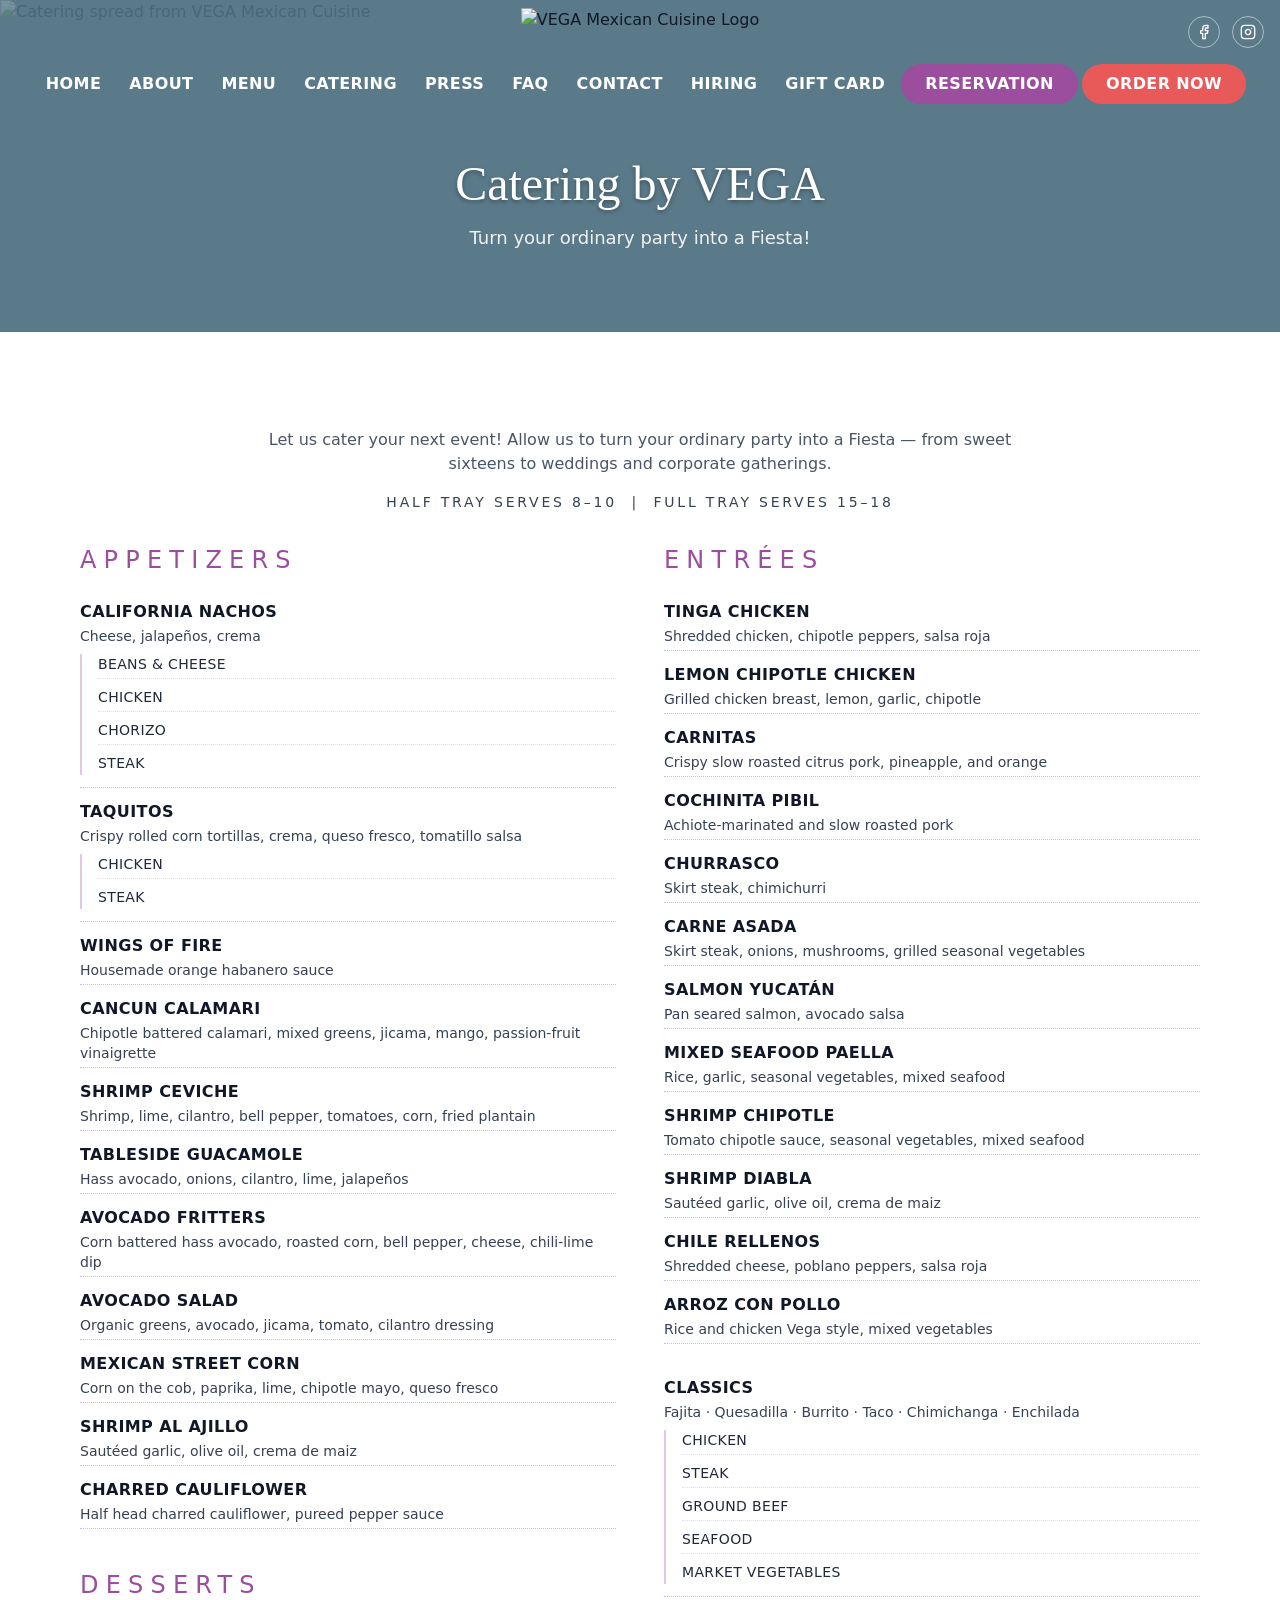
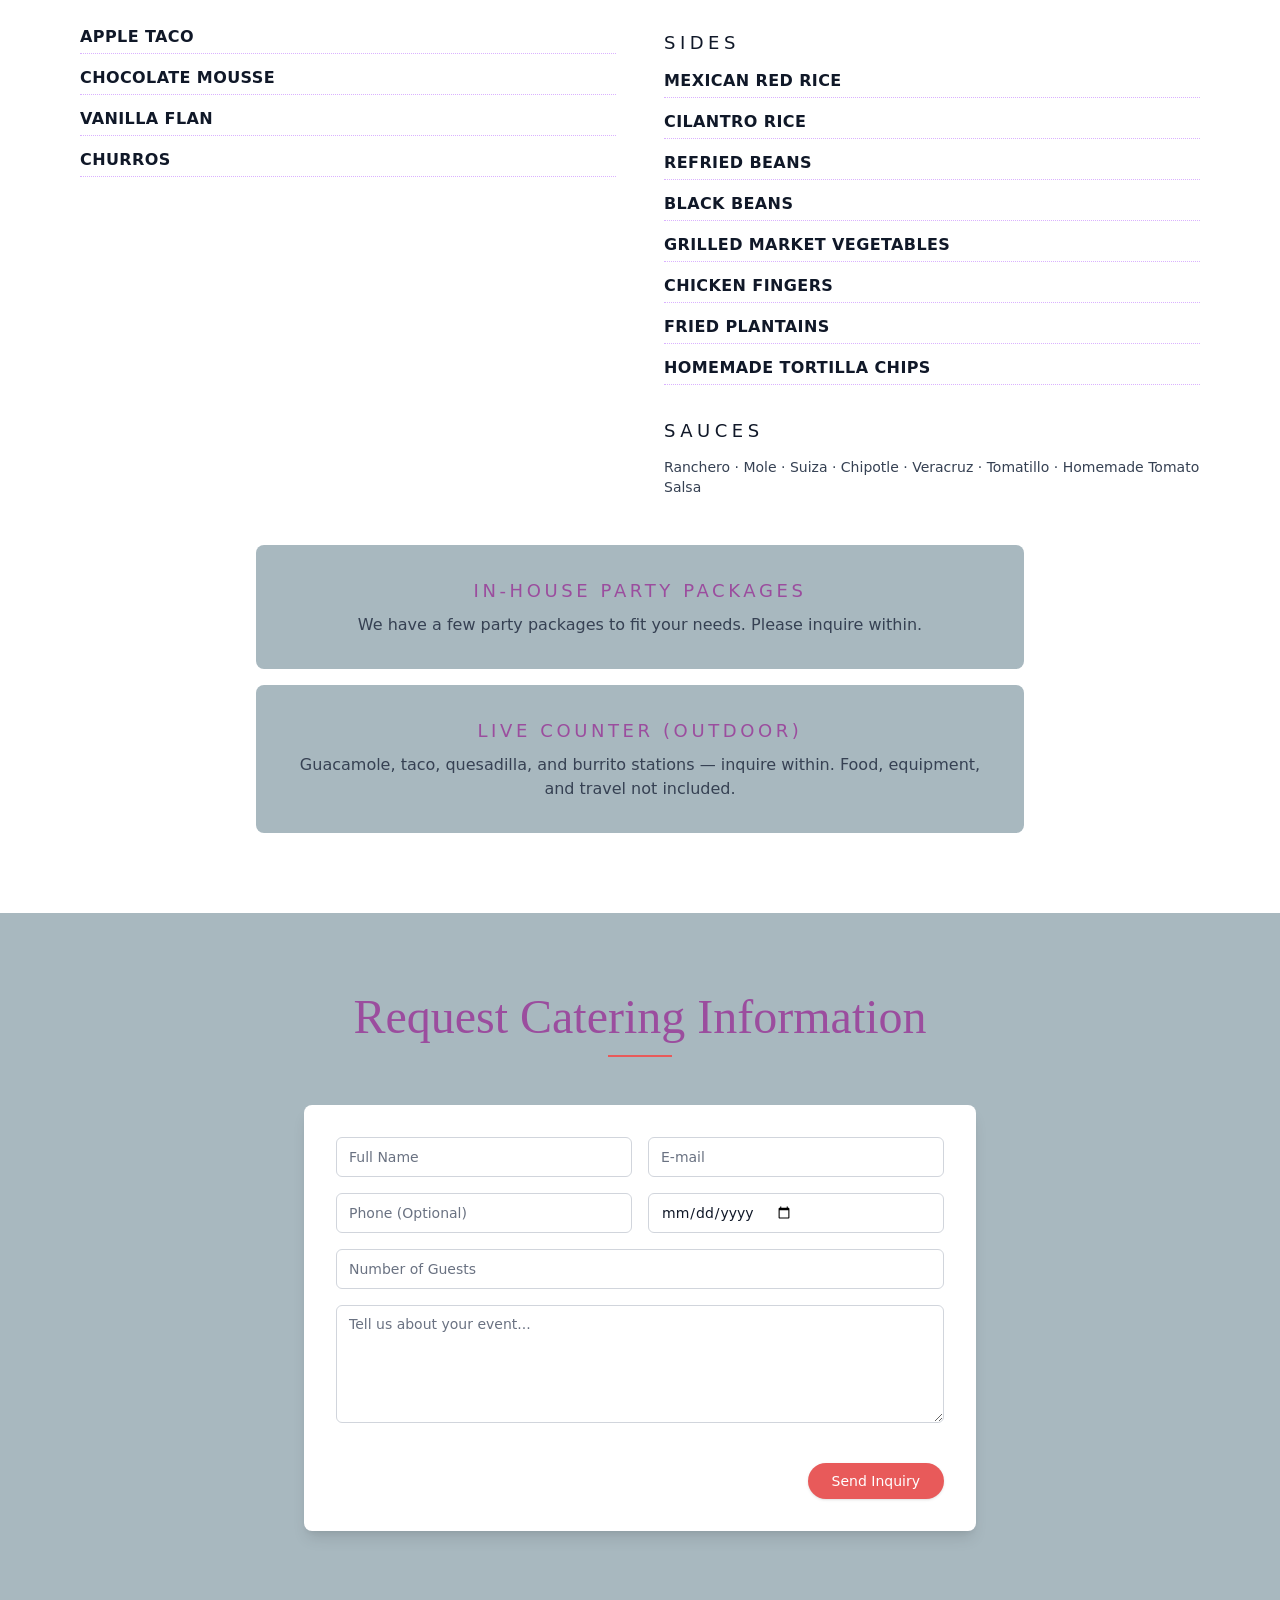
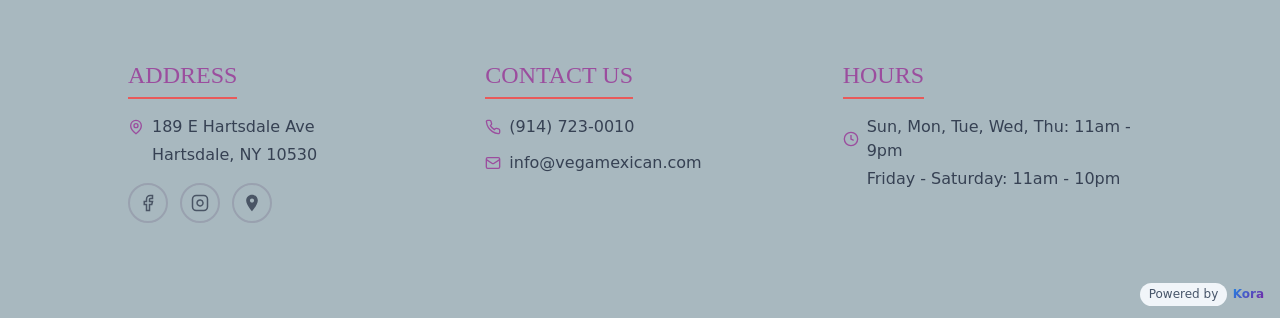
==== commit a6d1fdc1: "fix: contrast-safe 'Powered by Kora' footer badge (WCAG 4.5:1) Matches the kora-agent static_injecto" ====
--- a/catering.html
+++ b/catering.html
@@ -597,7 +597,8 @@
 <script>
 (function () {
   var koraUrl = "https://askkora.ai";
-  var muted = "#64748b";
+  var muted = "#475569";
+  var mutedBg = "#f1f5f9";
   var blue = "#1E88E5";
   var purple = "#7B1FA2";
   var startMarker = 'KORA_' + 'BRANDING_FOOTER_START';
@@ -625,7 +626,7 @@
     wrapper.className = 'kora-powered-by';
     wrapper.setAttribute('data-kora-branding-footer', 'true');
     wrapper.style.cssText = 'display:flex;justify-content:flex-end;align-items:center;gap:0.35rem;padding:0.75rem 1rem;font-size:0.75rem;';
-    wrapper.innerHTML = '<span style="color:' + muted + '">Powered by</span>' +
+    wrapper.innerHTML = '<span style="color:' + muted + ';background:' + mutedBg + ';padding:0.15rem 0.55rem;border-radius:9999px;">Powered by</span>' +
       '<a href="' + koraUrl + '" target="_blank" rel="nofollow noopener noreferrer" style="text-decoration:none;font-weight:600;background:linear-gradient(135deg,' + blue + ',' + purple + ');-webkit-background-clip:text;background-clip:text;-webkit-text-fill-color:transparent">Kora</a>';
     return wrapper;
   }
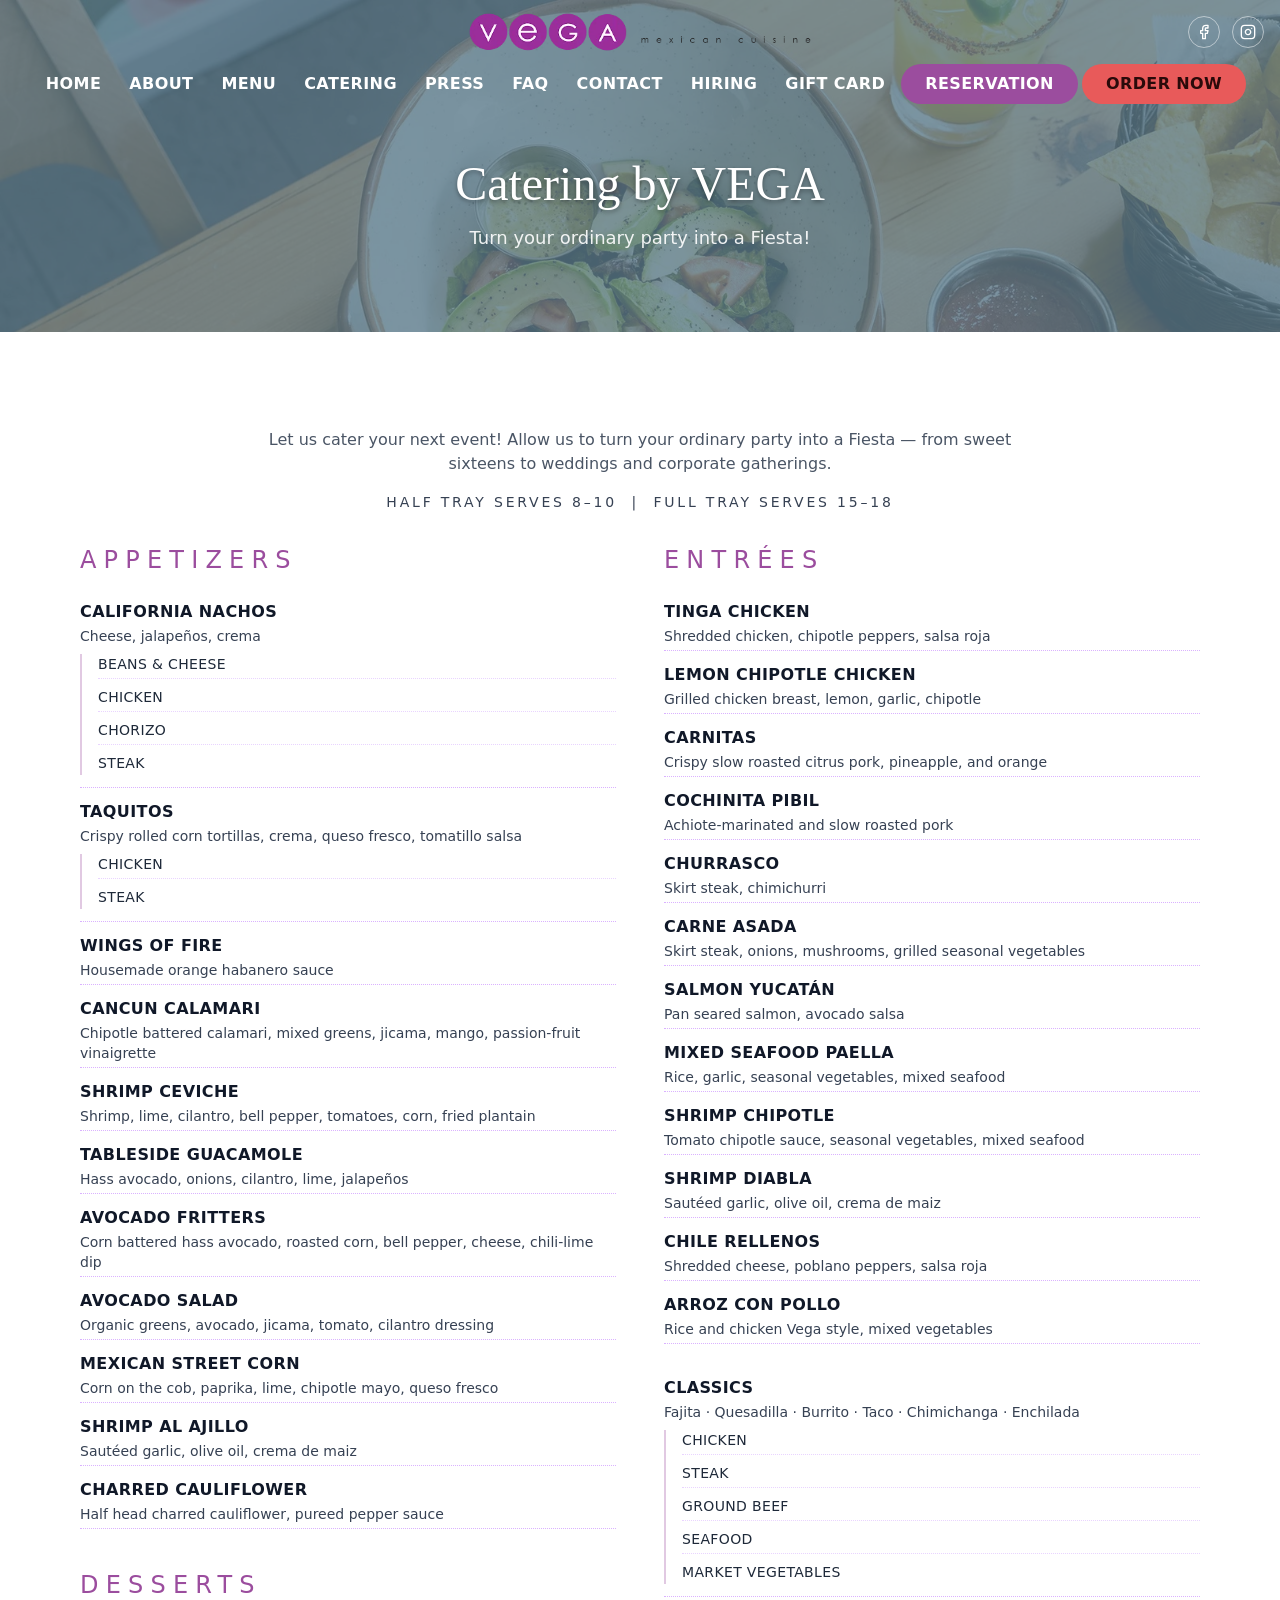
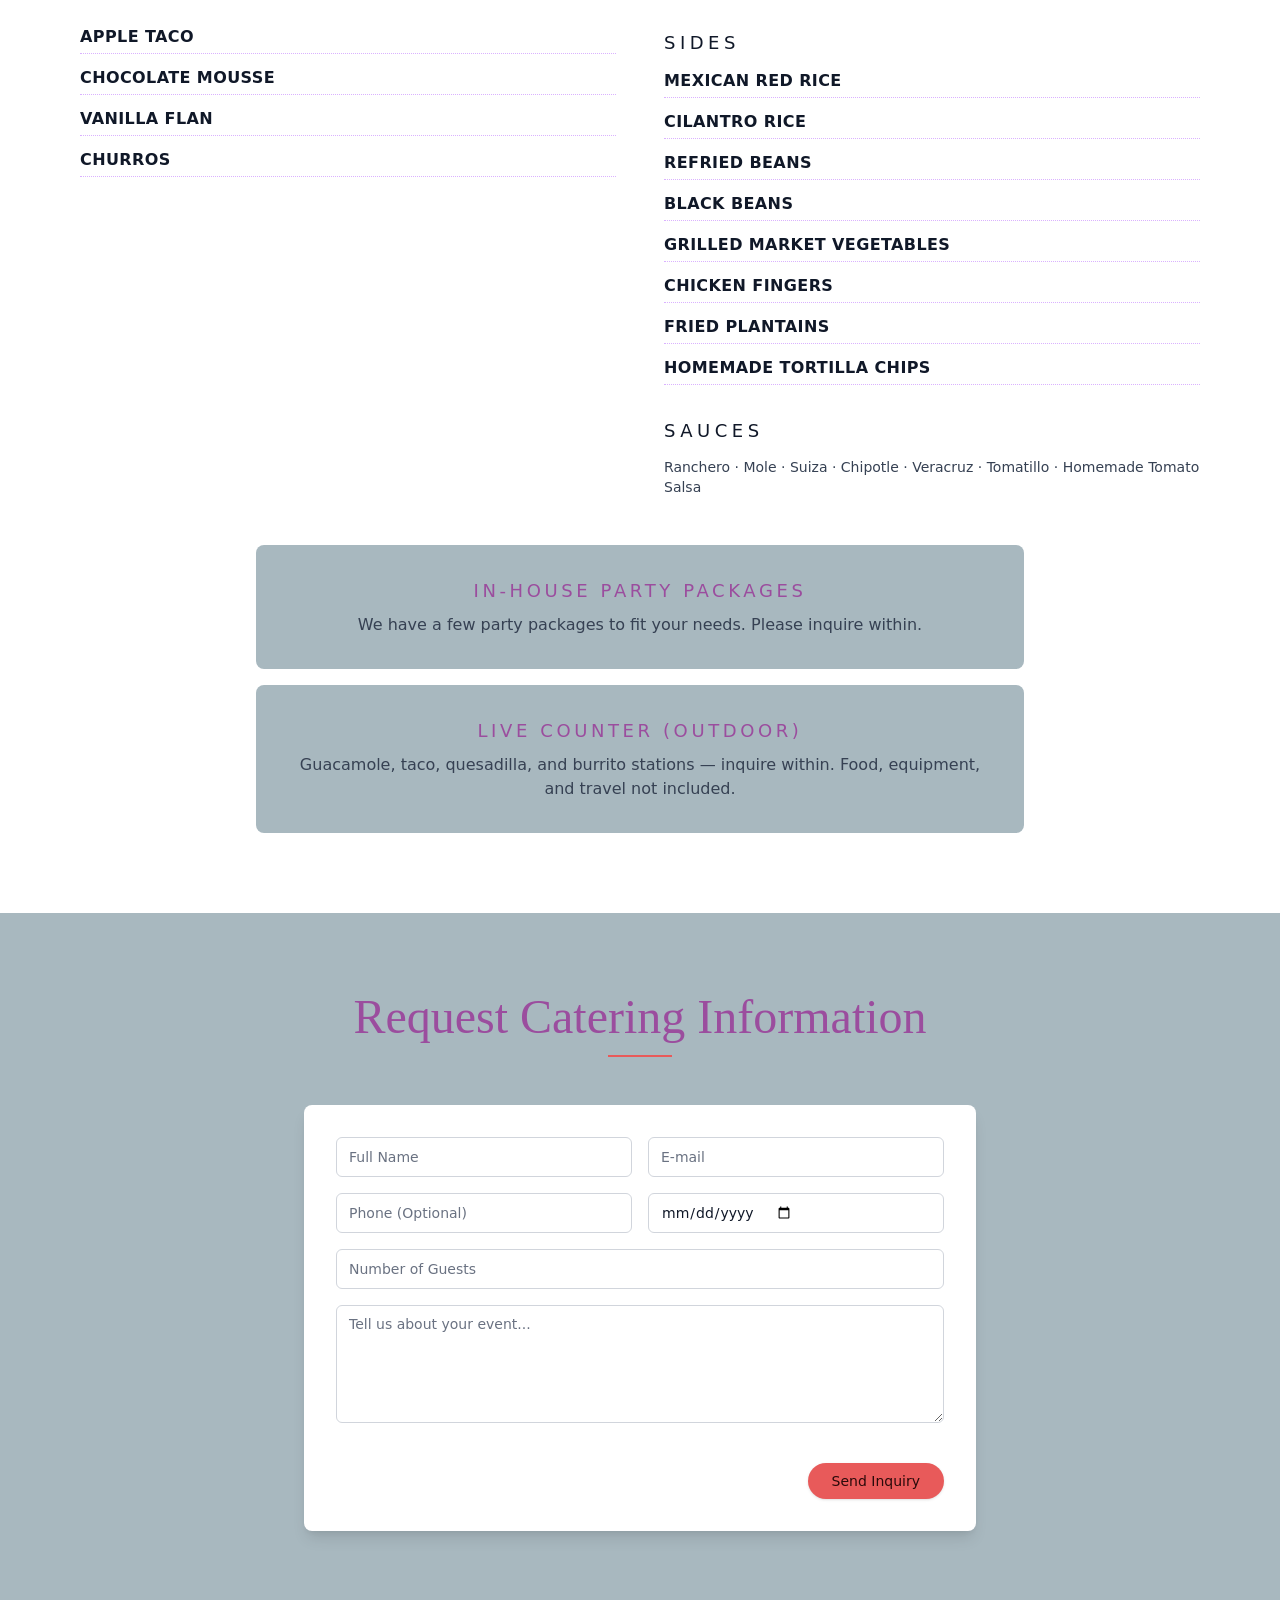
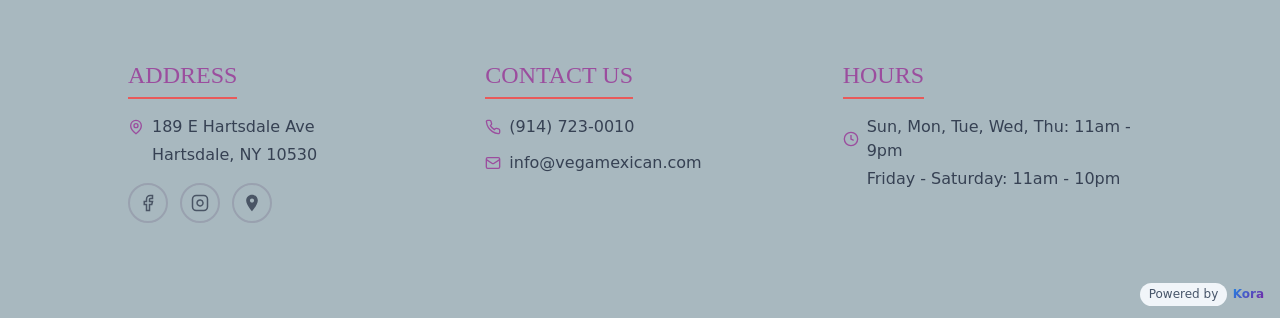
==== commit 6ad7af37: "fix: convert all images to WebP and host locally instead of raw Azure blob JPG/PNG (Lighthouse image" ====
--- a/catering.html
+++ b/catering.html
@@ -21,22 +21,22 @@
 <meta content="Mexican Catering Westchester &amp; Hartsdale, NY | VEGA Mexican Cuisine" property="og:title"/>
 <meta content="VEGA Mexican Restaurant caters events across Westchester &amp; Hartsdale, NY — authentic tacos Westchester loves, best Mexican food Westchester, and full-service catering for weddings and corporate gatherings." property="og:description"/>
 <meta content="website" property="og:type"/>
-<meta content="https://quseprdus1.blob.core.windows.net/kora-business-images/user-media/9dfad46d-d519-43a5-95e8-beb6c7251a3b/de8c94d8-887e-4625-825f-ec262dbc28df/1775465515_uk2fzf.jpeg" property="og:image"/>
+<meta content="assets/img/1775465515_uk2fzf.webp" property="og:image"/>
 <meta content="https://vegamexican.com/catering" property="og:url"/>
 <!-- Twitter Card -->
 <meta content="summary_large_image" name="twitter:card"/>
 <meta content="Mexican Catering Westchester &amp; Hartsdale, NY | VEGA Mexican Cuisine" name="twitter:title"/>
 <meta content="VEGA Mexican Restaurant caters events across Westchester &amp; Hartsdale, NY — authentic tacos Westchester loves, best Mexican food Westchester, and full-service catering for weddings and corporate gatherings." name="twitter:description"/>
-<meta content="https://quseprdus1.blob.core.windows.net/kora-business-images/user-media/9dfad46d-d519-43a5-95e8-beb6c7251a3b/de8c94d8-887e-4625-825f-ec262dbc28df/1775465515_uk2fzf.jpeg" name="twitter:image"/>
+<meta content="assets/img/1775465515_uk2fzf.webp" name="twitter:image"/>
 
 <!-- KORA_FAVICON_START -->
-<link href="https://quseprdus1.blob.core.windows.net/kora-business-images/social-media/9dfad46d-d519-43a5-95e8-beb6c7251a3a/medialibrary/1780909311_jn9jiy.jpg" rel="icon" type="image/jpeg"/>
-<link href="https://quseprdus1.blob.core.windows.net/kora-business-images/social-media/9dfad46d-d519-43a5-95e8-beb6c7251a3a/medialibrary/1780909311_jn9jiy.jpg" rel="apple-touch-icon"/>
+<link href="assets/img/1780909311_jn9jiy.webp" rel="icon" type="image/jpeg"/>
+<link href="assets/img/1780909311_jn9jiy.webp" rel="apple-touch-icon"/>
 <!-- KORA_FAVICON_END -->
 <!-- Canonical -->
 <link href="https://vegamexican.com/catering" rel="canonical"/>
 <!-- Hero image preload -->
-<link as="image" href="https://quseprdus1.blob.core.windows.net/kora-business-images/user-media/9dfad46d-d519-43a5-95e8-beb6c7251a3b/de8c94d8-887e-4625-825f-ec262dbc28df/1775465515_uk2fzf.jpeg" rel="preload"/>
+<link as="image" href="assets/img/1775465515_uk2fzf.webp" rel="preload"/>
 <!-- JSON-LD Structured Data -->
 <script type="application/ld+json">{
   "@context": "https://schema.org",
@@ -95,7 +95,7 @@
 <nav class="container mx-auto px-4 py-2">
 <div class="hidden lg:flex flex-col items-center">
 <a class="mb-2" href="index.html">
-<img alt="VEGA Mexican Cuisine Logo" class="site-header-logo" id="header-logo" src="https://quseprdus1.blob.core.windows.net/kora-business-images/social-media/9dfad46d-d519-43a5-95e8-beb6c7251a3a/medialibrary/1780337580_3ncx8t.png"/>
+<img alt="VEGA Mexican Cuisine Logo" class="site-header-logo" id="header-logo" src="assets/img/1780337580_3ncx8t.webp"/>
 </a>
 <ul class="flex items-center gap-1 flex-wrap justify-center">
 <li><a class="px-3 py-2 text-md text-white font-semibold hover:text-primary transition-colors duration-300 tracking-wide" href="index.html">HOME</a></li>
@@ -125,7 +125,7 @@
 </span>
 </button>
 <a class="ml-auto shrink-0" href="index.html">
-<img alt="VEGA Mexican Cuisine Logo" class="site-header-logo site-header-logo--mobile" src="https://quseprdus1.blob.core.windows.net/kora-business-images/social-media/9dfad46d-d519-43a5-95e8-beb6c7251a3a/medialibrary/1780337580_3ncx8t.png"/>
+<img alt="VEGA Mexican Cuisine Logo" class="site-header-logo site-header-logo--mobile" src="assets/img/1780337580_3ncx8t.webp"/>
 </a>
 </div>
 <div class="hidden lg:hidden mt-4 pb-4 bg-vega-bg-dark/95 rounded-lg" data-mobile-menu="">
@@ -148,7 +148,7 @@
 </header>
 <main>
 <section class="relative pt-32 pb-16 md:pt-40 md:pb-20 bg-vega-bg-dark">
-<img alt="Catering spread from VEGA Mexican Cuisine" class="absolute inset-0 w-full h-full object-cover opacity-20" decoding="async" fetchpriority="high" height="1080" loading="eager" src="https://quseprdus1.blob.core.windows.net/kora-business-images/user-media/9dfad46d-d519-43a5-95e8-beb6c7251a3b/de8c94d8-887e-4625-825f-ec262dbc28df/1775465515_uk2fzf.jpeg" width="1920"/>
+<img alt="Catering spread from VEGA Mexican Cuisine" class="absolute inset-0 w-full h-full object-cover opacity-20" decoding="async" fetchpriority="high" height="1080" loading="eager" src="assets/img/1775465515_uk2fzf.webp" width="1920"/>
 <div class="relative container mx-auto px-4 text-center">
 <h1 class="text-4xl md:text-5xl font-serif text-white text-shadow">Catering by VEGA</h1>
 <p class="mt-4 max-w-3xl mx-auto text-white/90 text-lg">Turn your ordinary party into a Fiesta!</p>
--- a/assets/styles.css
+++ b/assets/styles.css
@@ -1,2 +1,2 @@
 /*! tailwindcss v4.2.1 | MIT License | https://tailwindcss.com */
-@layer properties{@supports (((-webkit-hyphens:none)) and (not (margin-trim:inline))) or ((-moz-orient:inline) and (not (color:rgb(from red r g b)))){*,:before,:after,::backdrop{--tw-translate-x:0;--tw-translate-y:0;--tw-translate-z:0;--tw-scale-x:1;--tw-scale-y:1;--tw-scale-z:1;--tw-rotate-x:initial;--tw-rotate-y:initial;--tw-rotate-z:initial;--tw-skew-x:initial;--tw-skew-y:initial;--tw-space-y-reverse:0;--tw-border-style:solid;--tw-leading:initial;--tw-font-weight:initial;--tw-tracking:initial;--tw-shadow:0 0 #0000;--tw-shadow-color:initial;--tw-shadow-alpha:100%;--tw-inset-shadow:0 0 #0000;--tw-inset-shadow-color:initial;--tw-inset-shadow-alpha:100%;--tw-ring-color:initial;--tw-ring-shadow:0 0 #0000;--tw-inset-ring-color:initial;--tw-inset-ring-shadow:0 0 #0000;--tw-ring-inset:initial;--tw-ring-offset-width:0px;--tw-ring-offset-color:#fff;--tw-ring-offset-shadow:0 0 #0000;--tw-blur:initial;--tw-brightness:initial;--tw-contrast:initial;--tw-grayscale:initial;--tw-hue-rotate:initial;--tw-invert:initial;--tw-opacity:initial;--tw-saturate:initial;--tw-sepia:initial;--tw-drop-shadow:initial;--tw-drop-shadow-color:initial;--tw-drop-shadow-alpha:100%;--tw-drop-shadow-size:initial;--tw-backdrop-blur:initial;--tw-backdrop-brightness:initial;--tw-backdrop-contrast:initial;--tw-backdrop-grayscale:initial;--tw-backdrop-hue-rotate:initial;--tw-backdrop-invert:initial;--tw-backdrop-opacity:initial;--tw-backdrop-saturate:initial;--tw-backdrop-sepia:initial;--tw-duration:initial}}}@layer theme{:root,:host{--font-sans:"Josefin Sans", ui-sans-serif, system-ui, sans-serif, "Apple Color Emoji", "Segoe UI Emoji", "Segoe UI Symbol", "Noto Color Emoji";--font-serif:"Libre Baskerville", Georgia, serif;--font-mono:ui-monospace, SFMono-Regular, Menlo, Monaco, Consolas, "Liberation Mono", "Courier New", monospace;--color-red-600:oklch(57.7% .245 27.325);--color-orange-500:oklch(70.5% .213 47.604);--color-green-600:oklch(62.7% .194 149.214);--color-purple-100:oklch(94.6% .033 307.174);--color-purple-200:oklch(90.2% .063 306.703);--color-purple-300:oklch(82.7% .119 306.383);--color-gray-200:oklch(92.8% .006 264.531);--color-gray-300:oklch(87.2% .01 258.338);--color-gray-400:oklch(70.7% .022 261.325);--color-gray-500:oklch(55.1% .027 264.364);--color-gray-600:oklch(44.6% .03 256.802);--color-gray-700:oklch(37.3% .034 259.733);--color-gray-800:oklch(27.8% .033 256.848);--color-gray-900:oklch(21% .034 264.665);--color-black:#000;--color-white:#fff;--spacing:.25rem;--container-lg:32rem;--container-xl:36rem;--container-2xl:42rem;--container-3xl:48rem;--container-4xl:56rem;--container-5xl:64rem;--container-6xl:72rem;--text-xs:.75rem;--text-xs--line-height:calc(1 / .75);--text-sm:.875rem;--text-sm--line-height:calc(1.25 / .875);--text-base:1rem;--text-base--line-height:calc(1.5 / 1);--text-lg:1.125rem;--text-lg--line-height:calc(1.75 / 1.125);--text-xl:1.25rem;--text-xl--line-height:calc(1.75 / 1.25);--text-2xl:1.5rem;--text-2xl--line-height:calc(2 / 1.5);--text-3xl:1.875rem;--text-3xl--line-height:calc(2.25 / 1.875);--text-4xl:2.25rem;--text-4xl--line-height:calc(2.5 / 2.25);--text-5xl:3rem;--text-5xl--line-height:1;--text-7xl:4.5rem;--text-7xl--line-height:1;--text-9xl:8rem;--text-9xl--line-height:1;--font-weight-light:300;--font-weight-medium:500;--font-weight-semibold:600;--font-weight-bold:700;--tracking-wide:.025em;--tracking-wider:.05em;--tracking-widest:.1em;--leading-snug:1.375;--leading-relaxed:1.625;--radius-md:.375rem;--radius-lg:.5rem;--radius-xl:.75rem;--drop-shadow-2xl:0 25px 25px #00000026;--animate-pulse:pulse 2s cubic-bezier(.4, 0, .6, 1) infinite;--animate-bounce:bounce 1s infinite;--blur-sm:8px;--default-transition-duration:.15s;--default-transition-timing-function:cubic-bezier(.4, 0, .2, 1);--default-font-family:var(--font-sans);--default-mono-font-family:var(--font-mono);--color-background:#fff;--color-foreground:#111827;--color-primary:#9b4d9e;--color-primary-dark:#7a3d7d;--color-secondary:#e85a5a;--color-secondary-dark:#d14a4a;--color-vega-purple:#9b4d9e;--color-vega-bg-light:#a8b8bf;--color-vega-bg-dark:#5a7a8a;--font-display:Oswald, ui-sans-serif, system-ui, sans-serif;--text-md:1rem;--text-md--line-height:1.5rem}}@layer base{*,:after,:before,::backdrop{box-sizing:border-box;border:0 solid;margin:0;padding:0}::file-selector-button{box-sizing:border-box;border:0 solid;margin:0;padding:0}html,:host{-webkit-text-size-adjust:100%;tab-size:4;line-height:1.5;font-family:var(--default-font-family,ui-sans-serif, system-ui, sans-serif, "Apple Color Emoji", "Segoe UI Emoji", "Segoe UI Symbol", "Noto Color Emoji");font-feature-settings:var(--default-font-feature-settings,normal);font-variation-settings:var(--default-font-variation-settings,normal);-webkit-tap-highlight-color:transparent}hr{height:0;color:inherit;border-top-width:1px}abbr:where([title]){-webkit-text-decoration:underline dotted;text-decoration:underline dotted}h1,h2,h3,h4,h5,h6{font-size:inherit;font-weight:inherit}a{color:inherit;-webkit-text-decoration:inherit;-webkit-text-decoration:inherit;-webkit-text-decoration:inherit;text-decoration:inherit}b,strong{font-weight:bolder}code,kbd,samp,pre{font-family:var(--default-mono-font-family,ui-monospace, SFMono-Regular, Menlo, Monaco, Consolas, "Liberation Mono", "Courier New", monospace);font-feature-settings:var(--default-mono-font-feature-settings,normal);font-variation-settings:var(--default-mono-font-variation-settings,normal);font-size:1em}small{font-size:80%}sub,sup{vertical-align:baseline;font-size:75%;line-height:0;position:relative}sub{bottom:-.25em}sup{top:-.5em}table{text-indent:0;border-color:inherit;border-collapse:collapse}:-moz-focusring{outline:auto}progress{vertical-align:baseline}summary{display:list-item}ol,ul,menu{list-style:none}img,svg,video,canvas,audio,iframe,embed,object{vertical-align:middle;display:block}img,video{max-width:100%;height:auto}button,input,select,optgroup,textarea{font:inherit;font-feature-settings:inherit;font-variation-settings:inherit;letter-spacing:inherit;color:inherit;opacity:1;background-color:#0000;border-radius:0}::file-selector-button{font:inherit;font-feature-settings:inherit;font-variation-settings:inherit;letter-spacing:inherit;color:inherit;opacity:1;background-color:#0000;border-radius:0}:where(select:is([multiple],[size])) optgroup{font-weight:bolder}:where(select:is([multiple],[size])) optgroup option{padding-inline-start:20px}::file-selector-button{margin-inline-end:4px}::placeholder{opacity:1}@supports (not ((-webkit-appearance:-apple-pay-button))) or (contain-intrinsic-size:1px){::placeholder{color:currentColor}@supports (color:color-mix(in lab, red, red)){::placeholder{color:color-mix(in oklab, currentcolor 50%, transparent)}}}textarea{resize:vertical}::-webkit-search-decoration{-webkit-appearance:none}::-webkit-date-and-time-value{min-height:1lh;text-align:inherit}::-webkit-datetime-edit{display:inline-flex}::-webkit-datetime-edit-fields-wrapper{padding:0}::-webkit-datetime-edit{padding-block:0}::-webkit-datetime-edit-year-field{padding-block:0}::-webkit-datetime-edit-month-field{padding-block:0}::-webkit-datetime-edit-day-field{padding-block:0}::-webkit-datetime-edit-hour-field{padding-block:0}::-webkit-datetime-edit-minute-field{padding-block:0}::-webkit-datetime-edit-second-field{padding-block:0}::-webkit-datetime-edit-millisecond-field{padding-block:0}::-webkit-datetime-edit-meridiem-field{padding-block:0}::-webkit-calendar-picker-indicator{line-height:1}:-moz-ui-invalid{box-shadow:none}button,input:where([type=button],[type=reset],[type=submit]){appearance:button}::file-selector-button{appearance:button}::-webkit-inner-spin-button{height:auto}::-webkit-outer-spin-button{height:auto}[hidden]:where(:not([hidden=until-found])){display:none!important}}@layer components;@layer utilities{.pointer-events-none{pointer-events:none}.visible{visibility:visible}.sr-only{clip-path:inset(50%);white-space:nowrap;border-width:0;width:1px;height:1px;margin:-1px;padding:0;position:absolute;overflow:hidden}.absolute{position:absolute}.fixed{position:fixed}.relative{position:relative}.inset-0{inset:calc(var(--spacing) * 0)}.start{inset-inline-start:var(--spacing)}.top-0{top:calc(var(--spacing) * 0)}.top-1\/2{top:50%}.top-3{top:calc(var(--spacing) * 3)}.top-4{top:calc(var(--spacing) * 4)}.right-0{right:calc(var(--spacing) * 0)}.right-3{right:calc(var(--spacing) * 3)}.right-4{right:calc(var(--spacing) * 4)}.right-8{right:calc(var(--spacing) * 8)}.bottom-0{bottom:calc(var(--spacing) * 0)}.bottom-8{bottom:calc(var(--spacing) * 8)}.left-0{left:calc(var(--spacing) * 0)}.left-1\/2{left:50%}.z-10{z-index:10}.z-20{z-index:20}.z-50{z-index:50}.z-\[60\]{z-index:60}.z-\[200\]{z-index:200}.container{width:100%}@media (min-width:40rem){.container{max-width:40rem}}@media (min-width:48rem){.container{max-width:48rem}}@media (min-width:64rem){.container{max-width:64rem}}@media (min-width:80rem){.container{max-width:80rem}}@media (min-width:96rem){.container{max-width:96rem}}.mx-4{margin-inline:calc(var(--spacing) * 4)}.mx-auto{margin-inline:auto}.my-2{margin-block:calc(var(--spacing) * 2)}.mt-0\.5{margin-top:calc(var(--spacing) * .5)}.mt-2{margin-top:calc(var(--spacing) * 2)}.mt-4{margin-top:calc(var(--spacing) * 4)}.mt-6{margin-top:calc(var(--spacing) * 6)}.mt-8{margin-top:calc(var(--spacing) * 8)}.mt-10{margin-top:calc(var(--spacing) * 10)}.mt-12{margin-top:calc(var(--spacing) * 12)}.mb-1{margin-bottom:calc(var(--spacing) * 1)}.mb-2{margin-bottom:calc(var(--spacing) * 2)}.mb-3{margin-bottom:calc(var(--spacing) * 3)}.mb-4{margin-bottom:calc(var(--spacing) * 4)}.mb-5{margin-bottom:calc(var(--spacing) * 5)}.mb-6{margin-bottom:calc(var(--spacing) * 6)}.mb-8{margin-bottom:calc(var(--spacing) * 8)}.mb-12{margin-bottom:calc(var(--spacing) * 12)}.ml-auto{margin-left:auto}.line-clamp-3{-webkit-line-clamp:3;-webkit-box-orient:vertical;display:-webkit-box;overflow:hidden}.block{display:block}.flex{display:flex}.grid{display:grid}.hidden{display:none}.inline{display:inline}.inline-block{display:inline-block}.inline-flex{display:inline-flex}.table{display:table}.aspect-\[4\/3\]{aspect-ratio:4/3}.h-0\.5{height:calc(var(--spacing) * .5)}.h-3{height:calc(var(--spacing) * 3)}.h-5{height:calc(var(--spacing) * 5)}.h-8{height:calc(var(--spacing) * 8)}.h-9{height:calc(var(--spacing) * 9)}.h-10{height:calc(var(--spacing) * 10)}.h-12{height:calc(var(--spacing) * 12)}.h-44{height:calc(var(--spacing) * 44)}.h-52{height:calc(var(--spacing) * 52)}.h-\[280px\]{height:280px}.h-auto{height:auto}.h-full{height:100%}.h-screen{height:100vh}.max-h-\[90vh\]{max-height:90vh}.min-h-28{min-height:calc(var(--spacing) * 28)}.min-h-\[78px\]{min-height:78px}.min-h-\[600px\]{min-height:600px}.min-h-screen{min-height:100vh}.w-1\.5{width:calc(var(--spacing) * 1.5)}.w-3{width:calc(var(--spacing) * 3)}.w-5{width:calc(var(--spacing) * 5)}.w-6{width:calc(var(--spacing) * 6)}.w-8{width:calc(var(--spacing) * 8)}.w-9{width:calc(var(--spacing) * 9)}.w-10{width:calc(var(--spacing) * 10)}.w-12{width:calc(var(--spacing) * 12)}.w-16{width:calc(var(--spacing) * 16)}.w-\[280px\]{width:280px}.w-full{width:100%}.w-max{width:max-content}.max-w-2xl{max-width:var(--container-2xl)}.max-w-3xl{max-width:var(--container-3xl)}.max-w-4xl{max-width:var(--container-4xl)}.max-w-5xl{max-width:var(--container-5xl)}.max-w-6xl{max-width:var(--container-6xl)}.max-w-\[520px\]{max-width:520px}.max-w-lg{max-width:var(--container-lg)}.max-w-xl{max-width:var(--container-xl)}.flex-shrink-0,.shrink-0{flex-shrink:0}.-translate-x-1\/2{--tw-translate-x:calc(calc(1 / 2 * 100%) * -1);translate:var(--tw-translate-x) var(--tw-translate-y)}.-translate-x-4{--tw-translate-x:calc(var(--spacing) * -4);translate:var(--tw-translate-x) var(--tw-translate-y)}.translate-x-4{--tw-translate-x:calc(var(--spacing) * 4);translate:var(--tw-translate-x) var(--tw-translate-y)}.-translate-y-1\/2{--tw-translate-y:calc(calc(1 / 2 * 100%) * -1);translate:var(--tw-translate-x) var(--tw-translate-y)}.translate-y-0{--tw-translate-y:calc(var(--spacing) * 0);translate:var(--tw-translate-x) var(--tw-translate-y)}.translate-y-10{--tw-translate-y:calc(var(--spacing) * 10);translate:var(--tw-translate-x) var(--tw-translate-y)}.scale-125{--tw-scale-x:125%;--tw-scale-y:125%;--tw-scale-z:125%;scale:var(--tw-scale-x) var(--tw-scale-y)}.transform{transform:var(--tw-rotate-x,) var(--tw-rotate-y,) var(--tw-rotate-z,) var(--tw-skew-x,) var(--tw-skew-y,)}.animate-bounce{animation:var(--animate-bounce)}.animate-pulse{animation:var(--animate-pulse)}.cursor-pointer{cursor:pointer}.resize{resize:both}.grid-cols-1{grid-template-columns:repeat(1,minmax(0,1fr))}.grid-cols-2{grid-template-columns:repeat(2,minmax(0,1fr))}.grid-cols-7{grid-template-columns:repeat(7,minmax(0,1fr))}.flex-col{flex-direction:column}.flex-wrap{flex-wrap:wrap}.items-center{align-items:center}.items-start{align-items:flex-start}.justify-between{justify-content:space-between}.justify-center{justify-content:center}.justify-end{justify-content:flex-end}.gap-1{gap:calc(var(--spacing) * 1)}.gap-2{gap:calc(var(--spacing) * 2)}.gap-3{gap:calc(var(--spacing) * 3)}.gap-4{gap:calc(var(--spacing) * 4)}.gap-6{gap:calc(var(--spacing) * 6)}.gap-8{gap:calc(var(--spacing) * 8)}.gap-10{gap:calc(var(--spacing) * 10)}.gap-px{gap:1px}:where(.space-y-1>:not(:last-child)){--tw-space-y-reverse:0;margin-block-start:calc(calc(var(--spacing) * 1) * var(--tw-space-y-reverse));margin-block-end:calc(calc(var(--spacing) * 1) * calc(1 - var(--tw-space-y-reverse)))}:where(.space-y-2>:not(:last-child)){--tw-space-y-reverse:0;margin-block-start:calc(calc(var(--spacing) * 2) * var(--tw-space-y-reverse));margin-block-end:calc(calc(var(--spacing) * 2) * calc(1 - var(--tw-space-y-reverse)))}:where(.space-y-3>:not(:last-child)){--tw-space-y-reverse:0;margin-block-start:calc(calc(var(--spacing) * 3) * var(--tw-space-y-reverse));margin-block-end:calc(calc(var(--spacing) * 3) * calc(1 - var(--tw-space-y-reverse)))}:where(.space-y-4>:not(:last-child)){--tw-space-y-reverse:0;margin-block-start:calc(calc(var(--spacing) * 4) * var(--tw-space-y-reverse));margin-block-end:calc(calc(var(--spacing) * 4) * calc(1 - var(--tw-space-y-reverse)))}:where(.space-y-6>:not(:last-child)){--tw-space-y-reverse:0;margin-block-start:calc(calc(var(--spacing) * 6) * var(--tw-space-y-reverse));margin-block-end:calc(calc(var(--spacing) * 6) * calc(1 - var(--tw-space-y-reverse)))}.gap-x-4{column-gap:calc(var(--spacing) * 4)}.gap-y-1{row-gap:calc(var(--spacing) * 1)}.overflow-hidden{overflow:hidden}.overflow-x-auto{overflow-x:auto}.overflow-y-auto{overflow-y:auto}.scroll-smooth{scroll-behavior:smooth}.rounded-full{border-radius:3.40282e38px}.rounded-lg{border-radius:var(--radius-lg)}.rounded-md{border-radius:var(--radius-md)}.rounded-xl{border-radius:var(--radius-xl)}.rounded-t-xl{border-top-left-radius:var(--radius-xl);border-top-right-radius:var(--radius-xl)}.border{border-style:var(--tw-border-style);border-width:1px}.border-2{border-style:var(--tw-border-style);border-width:2px}.border-t{border-top-style:var(--tw-border-style);border-top-width:1px}.border-b{border-bottom-style:var(--tw-border-style);border-bottom-width:1px}.border-l-2{border-left-style:var(--tw-border-style);border-left-width:2px}.border-dotted{--tw-border-style:dotted;border-style:dotted}.border-gray-200{border-color:var(--color-gray-200)}.border-gray-300{border-color:var(--color-gray-300)}.border-gray-400{border-color:var(--color-gray-400)}.border-primary{border-color:var(--color-primary)}.border-primary\/30{border-color:#9b4d9e4d}@supports (color:color-mix(in lab, red, red)){.border-primary\/30{border-color:color-mix(in oklab, var(--color-primary) 30%, transparent)}}.border-purple-100{border-color:var(--color-purple-100)}.border-purple-200{border-color:var(--color-purple-200)}.border-purple-300{border-color:var(--color-purple-300)}.border-white\/50{border-color:#ffffff80}@supports (color:color-mix(in lab, red, red)){.border-white\/50{border-color:color-mix(in oklab, var(--color-white) 50%, transparent)}}.bg-background{background-color:var(--color-background)}.bg-black\/20{background-color:#0003}@supports (color:color-mix(in lab, red, red)){.bg-black\/20{background-color:color-mix(in oklab, var(--color-black) 20%, transparent)}}.bg-black\/30{background-color:#0000004d}@supports (color:color-mix(in lab, red, red)){.bg-black\/30{background-color:color-mix(in oklab, var(--color-black) 30%, transparent)}}.bg-black\/45{background-color:#00000073}@supports (color:color-mix(in lab, red, red)){.bg-black\/45{background-color:color-mix(in oklab, var(--color-black) 45%, transparent)}}.bg-black\/50{background-color:#00000080}@supports (color:color-mix(in lab, red, red)){.bg-black\/50{background-color:color-mix(in oklab, var(--color-black) 50%, transparent)}}.bg-black\/60{background-color:#0009}@supports (color:color-mix(in lab, red, red)){.bg-black\/60{background-color:color-mix(in oklab, var(--color-black) 60%, transparent)}}.bg-black\/80{background-color:#000c}@supports (color:color-mix(in lab, red, red)){.bg-black\/80{background-color:color-mix(in oklab, var(--color-black) 80%, transparent)}}.bg-primary{background-color:var(--color-primary)}.bg-primary\/0{background-color:#0000}@supports (color:color-mix(in lab, red, red)){.bg-primary\/0{background-color:color-mix(in oklab, var(--color-primary) 0%, transparent)}}.bg-purple-100{background-color:var(--color-purple-100)}.bg-secondary{background-color:var(--color-secondary)}.bg-transparent{background-color:#0000}.bg-vega-bg-dark{background-color:var(--color-vega-bg-dark)}.bg-vega-bg-dark\/95{background-color:#5a7a8af2}@supports (color:color-mix(in lab, red, red)){.bg-vega-bg-dark\/95{background-color:color-mix(in oklab, var(--color-vega-bg-dark) 95%, transparent)}}.bg-vega-bg-light{background-color:var(--color-vega-bg-light)}.bg-white{background-color:var(--color-white)}.bg-white\/40{background-color:#fff6}@supports (color:color-mix(in lab, red, red)){.bg-white\/40{background-color:color-mix(in oklab, var(--color-white) 40%, transparent)}}.bg-white\/70{background-color:#ffffffb3}@supports (color:color-mix(in lab, red, red)){.bg-white\/70{background-color:color-mix(in oklab, var(--color-white) 70%, transparent)}}.bg-white\/80{background-color:#fffc}@supports (color:color-mix(in lab, red, red)){.bg-white\/80{background-color:color-mix(in oklab, var(--color-white) 80%, transparent)}}.fill-current{fill:currentColor}.object-contain{object-fit:contain}.object-cover{object-fit:cover}.p-1{padding:calc(var(--spacing) * 1)}.p-2{padding:calc(var(--spacing) * 2)}.p-4{padding:calc(var(--spacing) * 4)}.p-5{padding:calc(var(--spacing) * 5)}.p-6{padding:calc(var(--spacing) * 6)}.px-3{padding-inline:calc(var(--spacing) * 3)}.px-4{padding-inline:calc(var(--spacing) * 4)}.px-6{padding-inline:calc(var(--spacing) * 6)}.py-1{padding-block:calc(var(--spacing) * 1)}.py-2{padding-block:calc(var(--spacing) * 2)}.py-2\.5{padding-block:calc(var(--spacing) * 2.5)}.py-3{padding-block:calc(var(--spacing) * 3)}.py-6{padding-block:calc(var(--spacing) * 6)}.py-10{padding-block:calc(var(--spacing) * 10)}.py-12{padding-block:calc(var(--spacing) * 12)}.py-14{padding-block:calc(var(--spacing) * 14)}.py-16{padding-block:calc(var(--spacing) * 16)}.py-20{padding-block:calc(var(--spacing) * 20)}.pt-1{padding-top:calc(var(--spacing) * 1)}.pt-2{padding-top:calc(var(--spacing) * 2)}.pt-16{padding-top:calc(var(--spacing) * 16)}.pt-32{padding-top:calc(var(--spacing) * 32)}.pb-0\.5{padding-bottom:calc(var(--spacing) * .5)}.pb-1{padding-bottom:calc(var(--spacing) * 1)}.pb-2{padding-bottom:calc(var(--spacing) * 2)}.pb-3{padding-bottom:calc(var(--spacing) * 3)}.pb-4{padding-bottom:calc(var(--spacing) * 4)}.pb-16{padding-bottom:calc(var(--spacing) * 16)}.pl-3{padding-left:calc(var(--spacing) * 3)}.pl-6{padding-left:calc(var(--spacing) * 6)}.text-center{text-align:center}.text-left{text-align:left}.text-right{text-align:right}.font-display{font-family:var(--font-display)}.font-sans{font-family:var(--font-sans)}.font-serif{font-family:var(--font-serif)}.text-2xl{font-size:var(--text-2xl);line-height:var(--tw-leading,var(--text-2xl--line-height))}.text-3xl{font-size:var(--text-3xl);line-height:var(--tw-leading,var(--text-3xl--line-height))}.text-4xl{font-size:var(--text-4xl);line-height:var(--tw-leading,var(--text-4xl--line-height))}.text-5xl{font-size:var(--text-5xl);line-height:var(--tw-leading,var(--text-5xl--line-height))}.text-7xl{font-size:var(--text-7xl);line-height:var(--tw-leading,var(--text-7xl--line-height))}.text-base{font-size:var(--text-base);line-height:var(--tw-leading,var(--text-base--line-height))}.text-lg{font-size:var(--text-lg);line-height:var(--tw-leading,var(--text-lg--line-height))}.text-md{font-size:var(--text-md);line-height:var(--tw-leading,var(--text-md--line-height))}.text-sm{font-size:var(--text-sm);line-height:var(--tw-leading,var(--text-sm--line-height))}.text-xl{font-size:var(--text-xl);line-height:var(--tw-leading,var(--text-xl--line-height))}.text-xs{font-size:var(--text-xs);line-height:var(--tw-leading,var(--text-xs--line-height))}.leading-relaxed{--tw-leading:var(--leading-relaxed);line-height:var(--leading-relaxed)}.leading-snug{--tw-leading:var(--leading-snug);line-height:var(--leading-snug)}.font-bold{--tw-font-weight:var(--font-weight-bold);font-weight:var(--font-weight-bold)}.font-light{--tw-font-weight:var(--font-weight-light);font-weight:var(--font-weight-light)}.font-medium{--tw-font-weight:var(--font-weight-medium);font-weight:var(--font-weight-medium)}.font-semibold{--tw-font-weight:var(--font-weight-semibold);font-weight:var(--font-weight-semibold)}.tracking-\[0\.2em\]{--tw-tracking:.2em;letter-spacing:.2em}.tracking-\[0\.3em\]{--tw-tracking:.3em;letter-spacing:.3em}.tracking-\[0\.12em\]{--tw-tracking:.12em;letter-spacing:.12em}.tracking-\[0\.14em\]{--tw-tracking:.14em;letter-spacing:.14em}.tracking-\[0\.16em\]{--tw-tracking:.16em;letter-spacing:.16em}.tracking-\[0\.18em\]{--tw-tracking:.18em;letter-spacing:.18em}.tracking-\[0\.22em\]{--tw-tracking:.22em;letter-spacing:.22em}.tracking-\[0\.25em\]{--tw-tracking:.25em;letter-spacing:.25em}.tracking-\[0\.30em\]{--tw-tracking:.3em;letter-spacing:.3em}.tracking-wide{--tw-tracking:var(--tracking-wide);letter-spacing:var(--tracking-wide)}.tracking-wider{--tw-tracking:var(--tracking-wider);letter-spacing:var(--tracking-wider)}.tracking-widest{--tw-tracking:var(--tracking-widest);letter-spacing:var(--tracking-widest)}.whitespace-nowrap{white-space:nowrap}.whitespace-pre-line{white-space:pre-line}.text-\[\#F59E0B\]{color:#f59e0b}.text-foreground{color:var(--color-foreground)}.text-gray-300{color:var(--color-gray-300)}.text-gray-500{color:var(--color-gray-500)}.text-gray-600{color:var(--color-gray-600)}.text-gray-700{color:var(--color-gray-700)}.text-gray-800{color:var(--color-gray-800)}.text-gray-900{color:var(--color-gray-900)}.text-green-600{color:var(--color-green-600)}.text-orange-500{color:var(--color-orange-500)}.text-primary{color:var(--color-primary)}.text-red-600{color:var(--color-red-600)}.text-secondary{color:var(--color-secondary)}.text-vega-purple{color:var(--color-vega-purple)}.text-white{color:var(--color-white)}.text-white\/70{color:#ffffffb3}@supports (color:color-mix(in lab, red, red)){.text-white\/70{color:color-mix(in oklab, var(--color-white) 70%, transparent)}}.text-white\/80{color:#fffc}@supports (color:color-mix(in lab, red, red)){.text-white\/80{color:color-mix(in oklab, var(--color-white) 80%, transparent)}}.text-white\/90{color:#ffffffe6}@supports (color:color-mix(in lab, red, red)){.text-white\/90{color:color-mix(in oklab, var(--color-white) 90%, transparent)}}.uppercase{text-transform:uppercase}.italic{font-style:italic}.antialiased{-webkit-font-smoothing:antialiased;-moz-osx-font-smoothing:grayscale}.opacity-0{opacity:0}.opacity-20{opacity:.2}.opacity-100{opacity:1}.shadow{--tw-shadow:0 1px 3px 0 var(--tw-shadow-color,#0000001a), 0 1px 2px -1px var(--tw-shadow-color,#0000001a);box-shadow:var(--tw-inset-shadow), var(--tw-inset-ring-shadow), var(--tw-ring-offset-shadow), var(--tw-ring-shadow), var(--tw-shadow)}.shadow-2xl{--tw-shadow:0 25px 50px -12px var(--tw-shadow-color,#00000040);box-shadow:var(--tw-inset-shadow), var(--tw-inset-ring-shadow), var(--tw-ring-offset-shadow), var(--tw-ring-shadow), var(--tw-shadow)}.shadow-lg{--tw-shadow:0 10px 15px -3px var(--tw-shadow-color,#0000001a), 0 4px 6px -4px var(--tw-shadow-color,#0000001a);box-shadow:var(--tw-inset-shadow), var(--tw-inset-ring-shadow), var(--tw-ring-offset-shadow), var(--tw-ring-shadow), var(--tw-shadow)}.shadow-sm{--tw-shadow:0 1px 3px 0 var(--tw-shadow-color,#0000001a), 0 1px 2px -1px var(--tw-shadow-color,#0000001a);box-shadow:var(--tw-inset-shadow), var(--tw-inset-ring-shadow), var(--tw-ring-offset-shadow), var(--tw-ring-shadow), var(--tw-shadow)}.ring-1{--tw-ring-shadow:var(--tw-ring-inset,) 0 0 0 calc(1px + var(--tw-ring-offset-width)) var(--tw-ring-color,currentcolor);box-shadow:var(--tw-inset-shadow), var(--tw-inset-ring-shadow), var(--tw-ring-offset-shadow), var(--tw-ring-shadow), var(--tw-shadow)}.ring-gray-200{--tw-ring-color:var(--color-gray-200)}.ring-white\/10{--tw-ring-color:#ffffff1a}@supports (color:color-mix(in lab, red, red)){.ring-white\/10{--tw-ring-color:color-mix(in oklab, var(--color-white) 10%, transparent)}}.drop-shadow-2xl{--tw-drop-shadow-size:drop-shadow(0 25px 25px var(--tw-drop-shadow-color,#00000026));--tw-drop-shadow:drop-shadow(var(--drop-shadow-2xl));filter:var(--tw-blur,) var(--tw-brightness,) var(--tw-contrast,) var(--tw-grayscale,) var(--tw-hue-rotate,) var(--tw-invert,) var(--tw-saturate,) var(--tw-sepia,) var(--tw-drop-shadow,)}.backdrop-blur-sm{--tw-backdrop-blur:blur(var(--blur-sm));-webkit-backdrop-filter:var(--tw-backdrop-blur,) var(--tw-backdrop-brightness,) var(--tw-backdrop-contrast,) var(--tw-backdrop-grayscale,) var(--tw-backdrop-hue-rotate,) var(--tw-backdrop-invert,) var(--tw-backdrop-opacity,) var(--tw-backdrop-saturate,) var(--tw-backdrop-sepia,);backdrop-filter:var(--tw-backdrop-blur,) var(--tw-backdrop-brightness,) var(--tw-backdrop-contrast,) var(--tw-backdrop-grayscale,) var(--tw-backdrop-hue-rotate,) var(--tw-backdrop-invert,) var(--tw-backdrop-opacity,) var(--tw-backdrop-saturate,) var(--tw-backdrop-sepia,)}.transition{transition-property:color,background-color,border-color,outline-color,text-decoration-color,fill,stroke,--tw-gradient-from,--tw-gradient-via,--tw-gradient-to,opacity,box-shadow,transform,translate,scale,rotate,filter,-webkit-backdrop-filter,backdrop-filter,display,content-visibility,overlay,pointer-events;transition-timing-function:var(--tw-ease,var(--default-transition-timing-function));transition-duration:var(--tw-duration,var(--default-transition-duration))}.transition-all{transition-property:all;transition-timing-function:var(--tw-ease,var(--default-transition-timing-function));transition-duration:var(--tw-duration,var(--default-transition-duration))}.transition-colors{transition-property:color,background-color,border-color,outline-color,text-decoration-color,fill,stroke,--tw-gradient-from,--tw-gradient-via,--tw-gradient-to;transition-timing-function:var(--tw-ease,var(--default-transition-timing-function));transition-duration:var(--tw-duration,var(--default-transition-duration))}.transition-opacity{transition-property:opacity;transition-timing-function:var(--tw-ease,var(--default-transition-timing-function));transition-duration:var(--tw-duration,var(--default-transition-duration))}.transition-shadow{transition-property:box-shadow;transition-timing-function:var(--tw-ease,var(--default-transition-timing-function));transition-duration:var(--tw-duration,var(--default-transition-duration))}.transition-transform{transition-property:transform,translate,scale,rotate;transition-timing-function:var(--tw-ease,var(--default-transition-timing-function));transition-duration:var(--tw-duration,var(--default-transition-duration))}.duration-300{--tw-duration:.3s;transition-duration:.3s}.duration-500{--tw-duration:.5s;transition-duration:.5s}.duration-700{--tw-duration:.7s;transition-duration:.7s}@media (hover:hover){.group-hover\:scale-105:is(:where(.group):hover *){--tw-scale-x:105%;--tw-scale-y:105%;--tw-scale-z:105%;scale:var(--tw-scale-x) var(--tw-scale-y)}.group-hover\:bg-primary\/20:is(:where(.group):hover *){background-color:#9b4d9e33}@supports (color:color-mix(in lab, red, red)){.group-hover\:bg-primary\/20:is(:where(.group):hover *){background-color:color-mix(in oklab, var(--color-primary) 20%, transparent)}}}.placeholder\:text-gray-500::placeholder{color:var(--color-gray-500)}@media (hover:hover){.hover\:scale-105:hover{--tw-scale-x:105%;--tw-scale-y:105%;--tw-scale-z:105%;scale:var(--tw-scale-x) var(--tw-scale-y)}.hover\:scale-110:hover{--tw-scale-x:110%;--tw-scale-y:110%;--tw-scale-z:110%;scale:var(--tw-scale-x) var(--tw-scale-y)}.hover\:scale-\[1\.02\]:hover{scale:1.02}.hover\:border-primary:hover{border-color:var(--color-primary)}.hover\:bg-\[\#F9FAFB\]:hover{background-color:#f9fafb}.hover\:bg-primary:hover{background-color:var(--color-primary)}.hover\:bg-primary-dark:hover{background-color:var(--color-primary-dark)}.hover\:bg-secondary-dark:hover{background-color:var(--color-secondary-dark)}.hover\:bg-vega-purple:hover{background-color:var(--color-vega-purple)}.hover\:bg-white:hover{background-color:var(--color-white)}.hover\:bg-white\/60:hover{background-color:#fff9}@supports (color:color-mix(in lab, red, red)){.hover\:bg-white\/60:hover{background-color:color-mix(in oklab, var(--color-white) 60%, transparent)}}.hover\:text-primary:hover{color:var(--color-primary)}.hover\:text-secondary:hover{color:var(--color-secondary)}.hover\:text-vega-purple:hover{color:var(--color-vega-purple)}.hover\:text-white:hover{color:var(--color-white)}.hover\:underline:hover{text-decoration-line:underline}.hover\:shadow-xl:hover{--tw-shadow:0 20px 25px -5px var(--tw-shadow-color,#0000001a), 0 8px 10px -6px var(--tw-shadow-color,#0000001a);box-shadow:var(--tw-inset-shadow), var(--tw-inset-ring-shadow), var(--tw-ring-offset-shadow), var(--tw-ring-shadow), var(--tw-shadow)}}.focus-visible\:ring-2:focus-visible{--tw-ring-shadow:var(--tw-ring-inset,) 0 0 0 calc(2px + var(--tw-ring-offset-width)) var(--tw-ring-color,currentcolor);box-shadow:var(--tw-inset-shadow), var(--tw-inset-ring-shadow), var(--tw-ring-offset-shadow), var(--tw-ring-shadow), var(--tw-shadow)}.focus-visible\:ring-primary:focus-visible{--tw-ring-color:var(--color-primary)}.focus-visible\:outline-none:focus-visible{--tw-outline-style:none;outline-style:none}.disabled\:opacity-50:disabled{opacity:.5}@media (min-width:40rem){.sm\:grid-cols-2{grid-template-columns:repeat(2,minmax(0,1fr))}}@media (min-width:48rem){.md\:mt-6{margin-top:calc(var(--spacing) * 6)}.md\:mb-8{margin-bottom:calc(var(--spacing) * 8)}.md\:h-\[320px\]{height:320px}.md\:w-\[320px\]{width:320px}.md\:-translate-x-16{--tw-translate-x:calc(var(--spacing) * -16);translate:var(--tw-translate-x) var(--tw-translate-y)}.md\:translate-x-16{--tw-translate-x:calc(var(--spacing) * 16);translate:var(--tw-translate-x) var(--tw-translate-y)}.md\:grid-cols-2{grid-template-columns:repeat(2,minmax(0,1fr))}.md\:grid-cols-3{grid-template-columns:repeat(3,minmax(0,1fr))}.md\:grid-cols-4{grid-template-columns:repeat(4,minmax(0,1fr))}.md\:justify-start{justify-content:flex-start}.md\:gap-4{gap:calc(var(--spacing) * 4)}.md\:gap-12{gap:calc(var(--spacing) * 12)}.md\:p-5{padding:calc(var(--spacing) * 5)}.md\:p-6{padding:calc(var(--spacing) * 6)}.md\:p-8{padding:calc(var(--spacing) * 8)}.md\:px-5{padding-inline:calc(var(--spacing) * 5)}.md\:px-8{padding-inline:calc(var(--spacing) * 8)}.md\:py-14{padding-block:calc(var(--spacing) * 14)}.md\:py-16{padding-block:calc(var(--spacing) * 16)}.md\:py-20{padding-block:calc(var(--spacing) * 20)}.md\:py-28{padding-block:calc(var(--spacing) * 28)}.md\:pt-40{padding-top:calc(var(--spacing) * 40)}.md\:pb-20{padding-bottom:calc(var(--spacing) * 20)}.md\:pl-4{padding-left:calc(var(--spacing) * 4)}.md\:text-left{text-align:left}.md\:text-2xl{font-size:var(--text-2xl);line-height:var(--tw-leading,var(--text-2xl--line-height))}.md\:text-3xl{font-size:var(--text-3xl);line-height:var(--tw-leading,var(--text-3xl--line-height))}.md\:text-4xl{font-size:var(--text-4xl);line-height:var(--tw-leading,var(--text-4xl--line-height))}.md\:text-5xl{font-size:var(--text-5xl);line-height:var(--tw-leading,var(--text-5xl--line-height))}.md\:text-9xl{font-size:var(--text-9xl);line-height:var(--tw-leading,var(--text-9xl--line-height))}.md\:text-base{font-size:var(--text-base);line-height:var(--tw-leading,var(--text-base--line-height))}.md\:text-lg{font-size:var(--text-lg);line-height:var(--tw-leading,var(--text-lg--line-height))}.md\:text-sm{font-size:var(--text-sm);line-height:var(--tw-leading,var(--text-sm--line-height))}}@media (min-width:64rem){.lg\:flex{display:flex}.lg\:hidden{display:none}.lg\:grid-cols-2{grid-template-columns:repeat(2,minmax(0,1fr))}.lg\:grid-cols-3{grid-template-columns:repeat(3,minmax(0,1fr))}.lg\:text-left{text-align:left}}}@property --tw-translate-x{syntax:"*";inherits:false;initial-value:0}@property --tw-translate-y{syntax:"*";inherits:false;initial-value:0}@property --tw-translate-z{syntax:"*";inherits:false;initial-value:0}@property --tw-scale-x{syntax:"*";inherits:false;initial-value:1}@property --tw-scale-y{syntax:"*";inherits:false;initial-value:1}@property --tw-scale-z{syntax:"*";inherits:false;initial-value:1}@property --tw-rotate-x{syntax:"*";inherits:false}@property --tw-rotate-y{syntax:"*";inherits:false}@property --tw-rotate-z{syntax:"*";inherits:false}@property --tw-skew-x{syntax:"*";inherits:false}@property --tw-skew-y{syntax:"*";inherits:false}@property --tw-space-y-reverse{syntax:"*";inherits:false;initial-value:0}@property --tw-border-style{syntax:"*";inherits:false;initial-value:solid}@property --tw-leading{syntax:"*";inherits:false}@property --tw-font-weight{syntax:"*";inherits:false}@property --tw-tracking{syntax:"*";inherits:false}@property --tw-shadow{syntax:"*";inherits:false;initial-value:0 0 #0000}@property --tw-shadow-color{syntax:"*";inherits:false}@property --tw-shadow-alpha{syntax:"<percentage>";inherits:false;initial-value:100%}@property --tw-inset-shadow{syntax:"*";inherits:false;initial-value:0 0 #0000}@property --tw-inset-shadow-color{syntax:"*";inherits:false}@property --tw-inset-shadow-alpha{syntax:"<percentage>";inherits:false;initial-value:100%}@property --tw-ring-color{syntax:"*";inherits:false}@property --tw-ring-shadow{syntax:"*";inherits:false;initial-value:0 0 #0000}@property --tw-inset-ring-color{syntax:"*";inherits:false}@property --tw-inset-ring-shadow{syntax:"*";inherits:false;initial-value:0 0 #0000}@property --tw-ring-inset{syntax:"*";inherits:false}@property --tw-ring-offset-width{syntax:"<length>";inherits:false;initial-value:0}@property --tw-ring-offset-color{syntax:"*";inherits:false;initial-value:#fff}@property --tw-ring-offset-shadow{syntax:"*";inherits:false;initial-value:0 0 #0000}@property --tw-blur{syntax:"*";inherits:false}@property --tw-brightness{syntax:"*";inherits:false}@property --tw-contrast{syntax:"*";inherits:false}@property --tw-grayscale{syntax:"*";inherits:false}@property --tw-hue-rotate{syntax:"*";inherits:false}@property --tw-invert{syntax:"*";inherits:false}@property --tw-opacity{syntax:"*";inherits:false}@property --tw-saturate{syntax:"*";inherits:false}@property --tw-sepia{syntax:"*";inherits:false}@property --tw-drop-shadow{syntax:"*";inherits:false}@property --tw-drop-shadow-color{syntax:"*";inherits:false}@property --tw-drop-shadow-alpha{syntax:"<percentage>";inherits:false;initial-value:100%}@property --tw-drop-shadow-size{syntax:"*";inherits:false}@property --tw-backdrop-blur{syntax:"*";inherits:false}@property --tw-backdrop-brightness{syntax:"*";inherits:false}@property --tw-backdrop-contrast{syntax:"*";inherits:false}@property --tw-backdrop-grayscale{syntax:"*";inherits:false}@property --tw-backdrop-hue-rotate{syntax:"*";inherits:false}@property --tw-backdrop-invert{syntax:"*";inherits:false}@property --tw-backdrop-opacity{syntax:"*";inherits:false}@property --tw-backdrop-saturate{syntax:"*";inherits:false}@property --tw-backdrop-sepia{syntax:"*";inherits:false}@property --tw-duration{syntax:"*";inherits:false}@keyframes pulse{50%{opacity:.5}}@keyframes bounce{0%,to{animation-timing-function:cubic-bezier(.8,0,1,1);transform:translateY(-25%)}50%{animation-timing-function:cubic-bezier(0,0,.2,1);transform:none}}+@layer properties{@supports (((-webkit-hyphens:none)) and (not (margin-trim:inline))) or ((-moz-orient:inline) and (not (color:rgb(from red r g b)))){*,:before,:after,::backdrop{--tw-translate-x:0;--tw-translate-y:0;--tw-translate-z:0;--tw-scale-x:1;--tw-scale-y:1;--tw-scale-z:1;--tw-rotate-x:initial;--tw-rotate-y:initial;--tw-rotate-z:initial;--tw-skew-x:initial;--tw-skew-y:initial;--tw-space-y-reverse:0;--tw-border-style:solid;--tw-leading:initial;--tw-font-weight:initial;--tw-tracking:initial;--tw-shadow:0 0 #0000;--tw-shadow-color:initial;--tw-shadow-alpha:100%;--tw-inset-shadow:0 0 #0000;--tw-inset-shadow-color:initial;--tw-inset-shadow-alpha:100%;--tw-ring-color:initial;--tw-ring-shadow:0 0 #0000;--tw-inset-ring-color:initial;--tw-inset-ring-shadow:0 0 #0000;--tw-ring-inset:initial;--tw-ring-offset-width:0px;--tw-ring-offset-color:#fff;--tw-ring-offset-shadow:0 0 #0000;--tw-blur:initial;--tw-brightness:initial;--tw-contrast:initial;--tw-grayscale:initial;--tw-hue-rotate:initial;--tw-invert:initial;--tw-opacity:initial;--tw-saturate:initial;--tw-sepia:initial;--tw-drop-shadow:initial;--tw-drop-shadow-color:initial;--tw-drop-shadow-alpha:100%;--tw-drop-shadow-size:initial;--tw-backdrop-blur:initial;--tw-backdrop-brightness:initial;--tw-backdrop-contrast:initial;--tw-backdrop-grayscale:initial;--tw-backdrop-hue-rotate:initial;--tw-backdrop-invert:initial;--tw-backdrop-opacity:initial;--tw-backdrop-saturate:initial;--tw-backdrop-sepia:initial;--tw-duration:initial}}}@layer theme{:root,:host{--font-sans:"Josefin Sans", ui-sans-serif, system-ui, sans-serif, "Apple Color Emoji", "Segoe UI Emoji", "Segoe UI Symbol", "Noto Color Emoji";--font-serif:"Libre Baskerville", Georgia, serif;--font-mono:ui-monospace, SFMono-Regular, Menlo, Monaco, Consolas, "Liberation Mono", "Courier New", monospace;--color-red-600:oklch(57.7% .245 27.325);--color-orange-500:oklch(70.5% .213 47.604);--color-green-600:oklch(62.7% .194 149.214);--color-purple-100:oklch(94.6% .033 307.174);--color-purple-200:oklch(90.2% .063 306.703);--color-purple-300:oklch(82.7% .119 306.383);--color-gray-200:oklch(92.8% .006 264.531);--color-gray-300:oklch(87.2% .01 258.338);--color-gray-400:oklch(70.7% .022 261.325);--color-gray-500:oklch(55.1% .027 264.364);--color-gray-600:oklch(44.6% .03 256.802);--color-gray-700:oklch(37.3% .034 259.733);--color-gray-800:oklch(27.8% .033 256.848);--color-gray-900:oklch(21% .034 264.665);--color-black:#000;--color-white:#fff;--spacing:.25rem;--container-lg:32rem;--container-xl:36rem;--container-2xl:42rem;--container-3xl:48rem;--container-4xl:56rem;--container-5xl:64rem;--container-6xl:72rem;--text-xs:.75rem;--text-xs--line-height:calc(1 / .75);--text-sm:.875rem;--text-sm--line-height:calc(1.25 / .875);--text-base:1rem;--text-base--line-height:calc(1.5 / 1);--text-lg:1.125rem;--text-lg--line-height:calc(1.75 / 1.125);--text-xl:1.25rem;--text-xl--line-height:calc(1.75 / 1.25);--text-2xl:1.5rem;--text-2xl--line-height:calc(2 / 1.5);--text-3xl:1.875rem;--text-3xl--line-height:calc(2.25 / 1.875);--text-4xl:2.25rem;--text-4xl--line-height:calc(2.5 / 2.25);--text-5xl:3rem;--text-5xl--line-height:1;--text-7xl:4.5rem;--text-7xl--line-height:1;--text-9xl:8rem;--text-9xl--line-height:1;--font-weight-light:300;--font-weight-medium:500;--font-weight-semibold:600;--font-weight-bold:700;--tracking-wide:.025em;--tracking-wider:.05em;--tracking-widest:.1em;--leading-snug:1.375;--leading-relaxed:1.625;--radius-md:.375rem;--radius-lg:.5rem;--radius-xl:.75rem;--drop-shadow-2xl:0 25px 25px #00000026;--animate-pulse:pulse 2s cubic-bezier(.4, 0, .6, 1) infinite;--animate-bounce:bounce 1s infinite;--blur-sm:8px;--default-transition-duration:.15s;--default-transition-timing-function:cubic-bezier(.4, 0, .2, 1);--default-font-family:var(--font-sans);--default-mono-font-family:var(--font-mono);--color-background:#fff;--color-foreground:#111827;--color-primary:#9b4d9e;--color-primary-dark:#7a3d7d;--color-secondary:#e85a5a;--color-secondary-dark:#d14a4a;--color-vega-purple:#9b4d9e;--color-vega-bg-light:#a8b8bf;--color-vega-bg-dark:#5a7a8a;--font-display:Oswald, ui-sans-serif, system-ui, sans-serif;--text-md:1rem;--text-md--line-height:1.5rem}}@layer base{*,:after,:before,::backdrop{box-sizing:border-box;border:0 solid;margin:0;padding:0}::file-selector-button{box-sizing:border-box;border:0 solid;margin:0;padding:0}html,:host{-webkit-text-size-adjust:100%;tab-size:4;line-height:1.5;font-family:var(--default-font-family,ui-sans-serif, system-ui, sans-serif, "Apple Color Emoji", "Segoe UI Emoji", "Segoe UI Symbol", "Noto Color Emoji");font-feature-settings:var(--default-font-feature-settings,normal);font-variation-settings:var(--default-font-variation-settings,normal);-webkit-tap-highlight-color:transparent}hr{height:0;color:inherit;border-top-width:1px}abbr:where([title]){-webkit-text-decoration:underline dotted;text-decoration:underline dotted}h1,h2,h3,h4,h5,h6{font-size:inherit;font-weight:inherit}a{color:inherit;-webkit-text-decoration:inherit;-webkit-text-decoration:inherit;-webkit-text-decoration:inherit;text-decoration:inherit}b,strong{font-weight:bolder}code,kbd,samp,pre{font-family:var(--default-mono-font-family,ui-monospace, SFMono-Regular, Menlo, Monaco, Consolas, "Liberation Mono", "Courier New", monospace);font-feature-settings:var(--default-mono-font-feature-settings,normal);font-variation-settings:var(--default-mono-font-variation-settings,normal);font-size:1em}small{font-size:80%}sub,sup{vertical-align:baseline;font-size:75%;line-height:0;position:relative}sub{bottom:-.25em}sup{top:-.5em}table{text-indent:0;border-color:inherit;border-collapse:collapse}:-moz-focusring{outline:auto}progress{vertical-align:baseline}summary{display:list-item}ol,ul,menu{list-style:none}img,svg,video,canvas,audio,iframe,embed,object{vertical-align:middle;display:block}img,video{max-width:100%;height:auto}button,input,select,optgroup,textarea{font:inherit;font-feature-settings:inherit;font-variation-settings:inherit;letter-spacing:inherit;color:inherit;opacity:1;background-color:#0000;border-radius:0}::file-selector-button{font:inherit;font-feature-settings:inherit;font-variation-settings:inherit;letter-spacing:inherit;color:inherit;opacity:1;background-color:#0000;border-radius:0}:where(select:is([multiple],[size])) optgroup{font-weight:bolder}:where(select:is([multiple],[size])) optgroup option{padding-inline-start:20px}::file-selector-button{margin-inline-end:4px}::placeholder{opacity:1}@supports (not ((-webkit-appearance:-apple-pay-button))) or (contain-intrinsic-size:1px){::placeholder{color:currentColor}@supports (color:color-mix(in lab, red, red)){::placeholder{color:color-mix(in oklab, currentcolor 50%, transparent)}}}textarea{resize:vertical}::-webkit-search-decoration{-webkit-appearance:none}::-webkit-date-and-time-value{min-height:1lh;text-align:inherit}::-webkit-datetime-edit{display:inline-flex}::-webkit-datetime-edit-fields-wrapper{padding:0}::-webkit-datetime-edit{padding-block:0}::-webkit-datetime-edit-year-field{padding-block:0}::-webkit-datetime-edit-month-field{padding-block:0}::-webkit-datetime-edit-day-field{padding-block:0}::-webkit-datetime-edit-hour-field{padding-block:0}::-webkit-datetime-edit-minute-field{padding-block:0}::-webkit-datetime-edit-second-field{padding-block:0}::-webkit-datetime-edit-millisecond-field{padding-block:0}::-webkit-datetime-edit-meridiem-field{padding-block:0}::-webkit-calendar-picker-indicator{line-height:1}:-moz-ui-invalid{box-shadow:none}button,input:where([type=button],[type=reset],[type=submit]){appearance:button}::file-selector-button{appearance:button}::-webkit-inner-spin-button{height:auto}::-webkit-outer-spin-button{height:auto}[hidden]:where(:not([hidden=until-found])){display:none!important}}@layer components;@layer utilities{.pointer-events-none{pointer-events:none}.visible{visibility:visible}.sr-only{clip-path:inset(50%);white-space:nowrap;border-width:0;width:1px;height:1px;margin:-1px;padding:0;position:absolute;overflow:hidden}.absolute{position:absolute}.fixed{position:fixed}.relative{position:relative}.inset-0{inset:calc(var(--spacing) * 0)}.start{inset-inline-start:var(--spacing)}.top-0{top:calc(var(--spacing) * 0)}.top-1\/2{top:50%}.top-3{top:calc(var(--spacing) * 3)}.top-4{top:calc(var(--spacing) * 4)}.right-0{right:calc(var(--spacing) * 0)}.right-3{right:calc(var(--spacing) * 3)}.right-4{right:calc(var(--spacing) * 4)}.right-8{right:calc(var(--spacing) * 8)}.bottom-0{bottom:calc(var(--spacing) * 0)}.bottom-8{bottom:calc(var(--spacing) * 8)}.left-0{left:calc(var(--spacing) * 0)}.left-1\/2{left:50%}.z-10{z-index:10}.z-20{z-index:20}.z-50{z-index:50}.z-\[60\]{z-index:60}.z-\[200\]{z-index:200}.container{width:100%}@media (min-width:40rem){.container{max-width:40rem}}@media (min-width:48rem){.container{max-width:48rem}}@media (min-width:64rem){.container{max-width:64rem}}@media (min-width:80rem){.container{max-width:80rem}}@media (min-width:96rem){.container{max-width:96rem}}.mx-4{margin-inline:calc(var(--spacing) * 4)}.mx-auto{margin-inline:auto}.my-2{margin-block:calc(var(--spacing) * 2)}.mt-0\.5{margin-top:calc(var(--spacing) * .5)}.mt-2{margin-top:calc(var(--spacing) * 2)}.mt-4{margin-top:calc(var(--spacing) * 4)}.mt-6{margin-top:calc(var(--spacing) * 6)}.mt-8{margin-top:calc(var(--spacing) * 8)}.mt-10{margin-top:calc(var(--spacing) * 10)}.mt-12{margin-top:calc(var(--spacing) * 12)}.mb-1{margin-bottom:calc(var(--spacing) * 1)}.mb-2{margin-bottom:calc(var(--spacing) * 2)}.mb-3{margin-bottom:calc(var(--spacing) * 3)}.mb-4{margin-bottom:calc(var(--spacing) * 4)}.mb-5{margin-bottom:calc(var(--spacing) * 5)}.mb-6{margin-bottom:calc(var(--spacing) * 6)}.mb-8{margin-bottom:calc(var(--spacing) * 8)}.mb-12{margin-bottom:calc(var(--spacing) * 12)}.ml-auto{margin-left:auto}.line-clamp-3{-webkit-line-clamp:3;-webkit-box-orient:vertical;display:-webkit-box;overflow:hidden}.block{display:block}.flex{display:flex}.grid{display:grid}.hidden{display:none}.inline{display:inline}.inline-block{display:inline-block}.inline-flex{display:inline-flex}.table{display:table}.aspect-\[4\/3\]{aspect-ratio:4/3}.h-0\.5{height:calc(var(--spacing) * .5)}.h-3{height:calc(var(--spacing) * 3)}.h-5{height:calc(var(--spacing) * 5)}.h-8{height:calc(var(--spacing) * 8)}.h-9{height:calc(var(--spacing) * 9)}.h-10{height:calc(var(--spacing) * 10)}.h-12{height:calc(var(--spacing) * 12)}.h-44{height:calc(var(--spacing) * 44)}.h-52{height:calc(var(--spacing) * 52)}.h-\[280px\]{height:280px}.h-auto{height:auto}.h-full{height:100%}.h-screen{height:100vh}.max-h-\[90vh\]{max-height:90vh}.min-h-28{min-height:calc(var(--spacing) * 28)}.min-h-\[78px\]{min-height:78px}.min-h-\[600px\]{min-height:600px}.min-h-screen{min-height:100vh}.w-1\.5{width:calc(var(--spacing) * 1.5)}.w-3{width:calc(var(--spacing) * 3)}.w-5{width:calc(var(--spacing) * 5)}.w-6{width:calc(var(--spacing) * 6)}.w-8{width:calc(var(--spacing) * 8)}.w-9{width:calc(var(--spacing) * 9)}.w-10{width:calc(var(--spacing) * 10)}.w-12{width:calc(var(--spacing) * 12)}.w-16{width:calc(var(--spacing) * 16)}.w-\[280px\]{width:280px}.w-full{width:100%}.w-max{width:max-content}.max-w-2xl{max-width:var(--container-2xl)}.max-w-3xl{max-width:var(--container-3xl)}.max-w-4xl{max-width:var(--container-4xl)}.max-w-5xl{max-width:var(--container-5xl)}.max-w-6xl{max-width:var(--container-6xl)}.max-w-\[520px\]{max-width:520px}.max-w-lg{max-width:var(--container-lg)}.max-w-xl{max-width:var(--container-xl)}.flex-shrink-0,.shrink-0{flex-shrink:0}.-translate-x-1\/2{--tw-translate-x:calc(calc(1 / 2 * 100%) * -1);translate:var(--tw-translate-x) var(--tw-translate-y)}.-translate-x-4{--tw-translate-x:calc(var(--spacing) * -4);translate:var(--tw-translate-x) var(--tw-translate-y)}.translate-x-4{--tw-translate-x:calc(var(--spacing) * 4);translate:var(--tw-translate-x) var(--tw-translate-y)}.-translate-y-1\/2{--tw-translate-y:calc(calc(1 / 2 * 100%) * -1);translate:var(--tw-translate-x) var(--tw-translate-y)}.translate-y-0{--tw-translate-y:calc(var(--spacing) * 0);translate:var(--tw-translate-x) var(--tw-translate-y)}.translate-y-10{--tw-translate-y:calc(var(--spacing) * 10);translate:var(--tw-translate-x) var(--tw-translate-y)}.scale-125{--tw-scale-x:125%;--tw-scale-y:125%;--tw-scale-z:125%;scale:var(--tw-scale-x) var(--tw-scale-y)}.transform{transform:var(--tw-rotate-x,) var(--tw-rotate-y,) var(--tw-rotate-z,) var(--tw-skew-x,) var(--tw-skew-y,)}.animate-bounce{animation:var(--animate-bounce)}.animate-pulse{animation:var(--animate-pulse)}.cursor-pointer{cursor:pointer}.resize{resize:both}.grid-cols-1{grid-template-columns:repeat(1,minmax(0,1fr))}.grid-cols-2{grid-template-columns:repeat(2,minmax(0,1fr))}.grid-cols-7{grid-template-columns:repeat(7,minmax(0,1fr))}.flex-col{flex-direction:column}.flex-wrap{flex-wrap:wrap}.items-center{align-items:center}.items-start{align-items:flex-start}.justify-between{justify-content:space-between}.justify-center{justify-content:center}.justify-end{justify-content:flex-end}.gap-1{gap:calc(var(--spacing) * 1)}.gap-2{gap:calc(var(--spacing) * 2)}.gap-3{gap:calc(var(--spacing) * 3)}.gap-4{gap:calc(var(--spacing) * 4)}.gap-6{gap:calc(var(--spacing) * 6)}.gap-8{gap:calc(var(--spacing) * 8)}.gap-10{gap:calc(var(--spacing) * 10)}.gap-px{gap:1px}:where(.space-y-1>:not(:last-child)){--tw-space-y-reverse:0;margin-block-start:calc(calc(var(--spacing) * 1) * var(--tw-space-y-reverse));margin-block-end:calc(calc(var(--spacing) * 1) * calc(1 - var(--tw-space-y-reverse)))}:where(.space-y-2>:not(:last-child)){--tw-space-y-reverse:0;margin-block-start:calc(calc(var(--spacing) * 2) * var(--tw-space-y-reverse));margin-block-end:calc(calc(var(--spacing) * 2) * calc(1 - var(--tw-space-y-reverse)))}:where(.space-y-3>:not(:last-child)){--tw-space-y-reverse:0;margin-block-start:calc(calc(var(--spacing) * 3) * var(--tw-space-y-reverse));margin-block-end:calc(calc(var(--spacing) * 3) * calc(1 - var(--tw-space-y-reverse)))}:where(.space-y-4>:not(:last-child)){--tw-space-y-reverse:0;margin-block-start:calc(calc(var(--spacing) * 4) * var(--tw-space-y-reverse));margin-block-end:calc(calc(var(--spacing) * 4) * calc(1 - var(--tw-space-y-reverse)))}:where(.space-y-6>:not(:last-child)){--tw-space-y-reverse:0;margin-block-start:calc(calc(var(--spacing) * 6) * var(--tw-space-y-reverse));margin-block-end:calc(calc(var(--spacing) * 6) * calc(1 - var(--tw-space-y-reverse)))}.gap-x-4{column-gap:calc(var(--spacing) * 4)}.gap-y-1{row-gap:calc(var(--spacing) * 1)}.overflow-hidden{overflow:hidden}.overflow-x-auto{overflow-x:auto}.overflow-y-auto{overflow-y:auto}.scroll-smooth{scroll-behavior:smooth}.rounded-full{border-radius:3.40282e38px}.rounded-lg{border-radius:var(--radius-lg)}.rounded-md{border-radius:var(--radius-md)}.rounded-xl{border-radius:var(--radius-xl)}.rounded-t-xl{border-top-left-radius:var(--radius-xl);border-top-right-radius:var(--radius-xl)}.border{border-style:var(--tw-border-style);border-width:1px}.border-2{border-style:var(--tw-border-style);border-width:2px}.border-t{border-top-style:var(--tw-border-style);border-top-width:1px}.border-b{border-bottom-style:var(--tw-border-style);border-bottom-width:1px}.border-l-2{border-left-style:var(--tw-border-style);border-left-width:2px}.border-dotted{--tw-border-style:dotted;border-style:dotted}.border-gray-200{border-color:var(--color-gray-200)}.border-gray-300{border-color:var(--color-gray-300)}.border-gray-400{border-color:var(--color-gray-400)}.border-primary{border-color:var(--color-primary)}.border-primary\/30{border-color:#9b4d9e4d}@supports (color:color-mix(in lab, red, red)){.border-primary\/30{border-color:color-mix(in oklab, var(--color-primary) 30%, transparent)}}.border-purple-100{border-color:var(--color-purple-100)}.border-purple-200{border-color:var(--color-purple-200)}.border-purple-300{border-color:var(--color-purple-300)}.border-white\/50{border-color:#ffffff80}@supports (color:color-mix(in lab, red, red)){.border-white\/50{border-color:color-mix(in oklab, var(--color-white) 50%, transparent)}}.bg-background{background-color:var(--color-background)}.bg-black\/20{background-color:#0003}@supports (color:color-mix(in lab, red, red)){.bg-black\/20{background-color:color-mix(in oklab, var(--color-black) 20%, transparent)}}.bg-black\/30{background-color:#0000004d}@supports (color:color-mix(in lab, red, red)){.bg-black\/30{background-color:color-mix(in oklab, var(--color-black) 30%, transparent)}}.bg-black\/45{background-color:#00000073}@supports (color:color-mix(in lab, red, red)){.bg-black\/45{background-color:color-mix(in oklab, var(--color-black) 45%, transparent)}}.bg-black\/50{background-color:#00000080}@supports (color:color-mix(in lab, red, red)){.bg-black\/50{background-color:color-mix(in oklab, var(--color-black) 50%, transparent)}}.bg-black\/60{background-color:#0009}@supports (color:color-mix(in lab, red, red)){.bg-black\/60{background-color:color-mix(in oklab, var(--color-black) 60%, transparent)}}.bg-black\/80{background-color:#000c}@supports (color:color-mix(in lab, red, red)){.bg-black\/80{background-color:color-mix(in oklab, var(--color-black) 80%, transparent)}}.bg-primary{background-color:var(--color-primary)}.bg-primary\/0{background-color:#0000}@supports (color:color-mix(in lab, red, red)){.bg-primary\/0{background-color:color-mix(in oklab, var(--color-primary) 0%, transparent)}}.bg-purple-100{background-color:var(--color-purple-100)}.bg-secondary{background-color:var(--color-secondary)}.bg-transparent{background-color:#0000}.bg-vega-bg-dark{background-color:var(--color-vega-bg-dark)}.bg-vega-bg-dark\/95{background-color:#5a7a8af2}@supports (color:color-mix(in lab, red, red)){.bg-vega-bg-dark\/95{background-color:color-mix(in oklab, var(--color-vega-bg-dark) 95%, transparent)}}.bg-vega-bg-light{background-color:var(--color-vega-bg-light)}.bg-white{background-color:var(--color-white)}.bg-white\/40{background-color:#fff6}@supports (color:color-mix(in lab, red, red)){.bg-white\/40{background-color:color-mix(in oklab, var(--color-white) 40%, transparent)}}.bg-white\/70{background-color:#ffffffb3}@supports (color:color-mix(in lab, red, red)){.bg-white\/70{background-color:color-mix(in oklab, var(--color-white) 70%, transparent)}}.bg-white\/80{background-color:#fffc}@supports (color:color-mix(in lab, red, red)){.bg-white\/80{background-color:color-mix(in oklab, var(--color-white) 80%, transparent)}}.fill-current{fill:currentColor}.object-contain{object-fit:contain}.object-cover{object-fit:cover}.p-1{padding:calc(var(--spacing) * 1)}.p-2{padding:calc(var(--spacing) * 2)}.p-4{padding:calc(var(--spacing) * 4)}.p-5{padding:calc(var(--spacing) * 5)}.p-6{padding:calc(var(--spacing) * 6)}.px-3{padding-inline:calc(var(--spacing) * 3)}.px-4{padding-inline:calc(var(--spacing) * 4)}.px-6{padding-inline:calc(var(--spacing) * 6)}.py-1{padding-block:calc(var(--spacing) * 1)}.py-2{padding-block:calc(var(--spacing) * 2)}.py-2\.5{padding-block:calc(var(--spacing) * 2.5)}.py-3{padding-block:calc(var(--spacing) * 3)}.py-6{padding-block:calc(var(--spacing) * 6)}.py-10{padding-block:calc(var(--spacing) * 10)}.py-12{padding-block:calc(var(--spacing) * 12)}.py-14{padding-block:calc(var(--spacing) * 14)}.py-16{padding-block:calc(var(--spacing) * 16)}.py-20{padding-block:calc(var(--spacing) * 20)}.pt-1{padding-top:calc(var(--spacing) * 1)}.pt-2{padding-top:calc(var(--spacing) * 2)}.pt-16{padding-top:calc(var(--spacing) * 16)}.pt-32{padding-top:calc(var(--spacing) * 32)}.pb-0\.5{padding-bottom:calc(var(--spacing) * .5)}.pb-1{padding-bottom:calc(var(--spacing) * 1)}.pb-2{padding-bottom:calc(var(--spacing) * 2)}.pb-3{padding-bottom:calc(var(--spacing) * 3)}.pb-4{padding-bottom:calc(var(--spacing) * 4)}.pb-16{padding-bottom:calc(var(--spacing) * 16)}.pl-3{padding-left:calc(var(--spacing) * 3)}.pl-6{padding-left:calc(var(--spacing) * 6)}.text-center{text-align:center}.text-left{text-align:left}.text-right{text-align:right}.font-display{font-family:var(--font-display)}.font-sans{font-family:var(--font-sans)}.font-serif{font-family:var(--font-serif)}.text-2xl{font-size:var(--text-2xl);line-height:var(--tw-leading,var(--text-2xl--line-height))}.text-3xl{font-size:var(--text-3xl);line-height:var(--tw-leading,var(--text-3xl--line-height))}.text-4xl{font-size:var(--text-4xl);line-height:var(--tw-leading,var(--text-4xl--line-height))}.text-5xl{font-size:var(--text-5xl);line-height:var(--tw-leading,var(--text-5xl--line-height))}.text-7xl{font-size:var(--text-7xl);line-height:var(--tw-leading,var(--text-7xl--line-height))}.text-base{font-size:var(--text-base);line-height:var(--tw-leading,var(--text-base--line-height))}.text-lg{font-size:var(--text-lg);line-height:var(--tw-leading,var(--text-lg--line-height))}.text-md{font-size:var(--text-md);line-height:var(--tw-leading,var(--text-md--line-height))}.text-sm{font-size:var(--text-sm);line-height:var(--tw-leading,var(--text-sm--line-height))}.text-xl{font-size:var(--text-xl);line-height:var(--tw-leading,var(--text-xl--line-height))}.text-xs{font-size:var(--text-xs);line-height:var(--tw-leading,var(--text-xs--line-height))}.leading-relaxed{--tw-leading:var(--leading-relaxed);line-height:var(--leading-relaxed)}.leading-snug{--tw-leading:var(--leading-snug);line-height:var(--leading-snug)}.font-bold{--tw-font-weight:var(--font-weight-bold);font-weight:var(--font-weight-bold)}.font-light{--tw-font-weight:var(--font-weight-light);font-weight:var(--font-weight-light)}.font-medium{--tw-font-weight:var(--font-weight-medium);font-weight:var(--font-weight-medium)}.font-semibold{--tw-font-weight:var(--font-weight-semibold);font-weight:var(--font-weight-semibold)}.tracking-\[0\.2em\]{--tw-tracking:.2em;letter-spacing:.2em}.tracking-\[0\.3em\]{--tw-tracking:.3em;letter-spacing:.3em}.tracking-\[0\.12em\]{--tw-tracking:.12em;letter-spacing:.12em}.tracking-\[0\.14em\]{--tw-tracking:.14em;letter-spacing:.14em}.tracking-\[0\.16em\]{--tw-tracking:.16em;letter-spacing:.16em}.tracking-\[0\.18em\]{--tw-tracking:.18em;letter-spacing:.18em}.tracking-\[0\.22em\]{--tw-tracking:.22em;letter-spacing:.22em}.tracking-\[0\.25em\]{--tw-tracking:.25em;letter-spacing:.25em}.tracking-\[0\.30em\]{--tw-tracking:.3em;letter-spacing:.3em}.tracking-wide{--tw-tracking:var(--tracking-wide);letter-spacing:var(--tracking-wide)}.tracking-wider{--tw-tracking:var(--tracking-wider);letter-spacing:var(--tracking-wider)}.tracking-widest{--tw-tracking:var(--tracking-widest);letter-spacing:var(--tracking-widest)}.whitespace-nowrap{white-space:nowrap}.whitespace-pre-line{white-space:pre-line}.text-\[\#F59E0B\]{color:#f59e0b}.text-foreground{color:var(--color-foreground)}.text-gray-300{color:var(--color-gray-300)}.text-gray-500{color:var(--color-gray-500)}.text-gray-600{color:var(--color-gray-600)}.text-gray-700{color:var(--color-gray-700)}.text-gray-800{color:var(--color-gray-800)}.text-gray-900{color:var(--color-gray-900)}.text-green-600{color:var(--color-green-600)}.text-orange-500{color:var(--color-orange-500)}.text-primary{color:var(--color-primary)}.text-red-600{color:var(--color-red-600)}.text-secondary{color:var(--color-secondary)}.text-vega-purple{color:var(--color-vega-purple)}.text-white{color:var(--color-white)}.text-white\/70{color:#ffffffb3}@supports (color:color-mix(in lab, red, red)){.text-white\/70{color:color-mix(in oklab, var(--color-white) 70%, transparent)}}.text-white\/80{color:#fffc}@supports (color:color-mix(in lab, red, red)){.text-white\/80{color:color-mix(in oklab, var(--color-white) 80%, transparent)}}.text-white\/90{color:#ffffffe6}@supports (color:color-mix(in lab, red, red)){.text-white\/90{color:color-mix(in oklab, var(--color-white) 90%, transparent)}}.uppercase{text-transform:uppercase}.italic{font-style:italic}.antialiased{-webkit-font-smoothing:antialiased;-moz-osx-font-smoothing:grayscale}.opacity-0{opacity:0}.opacity-20{opacity:.2}.opacity-100{opacity:1}.shadow{--tw-shadow:0 1px 3px 0 var(--tw-shadow-color,#0000001a), 0 1px 2px -1px var(--tw-shadow-color,#0000001a);box-shadow:var(--tw-inset-shadow), var(--tw-inset-ring-shadow), var(--tw-ring-offset-shadow), var(--tw-ring-shadow), var(--tw-shadow)}.shadow-2xl{--tw-shadow:0 25px 50px -12px var(--tw-shadow-color,#00000040);box-shadow:var(--tw-inset-shadow), var(--tw-inset-ring-shadow), var(--tw-ring-offset-shadow), var(--tw-ring-shadow), var(--tw-shadow)}.shadow-lg{--tw-shadow:0 10px 15px -3px var(--tw-shadow-color,#0000001a), 0 4px 6px -4px var(--tw-shadow-color,#0000001a);box-shadow:var(--tw-inset-shadow), var(--tw-inset-ring-shadow), var(--tw-ring-offset-shadow), var(--tw-ring-shadow), var(--tw-shadow)}.shadow-sm{--tw-shadow:0 1px 3px 0 var(--tw-shadow-color,#0000001a), 0 1px 2px -1px var(--tw-shadow-color,#0000001a);box-shadow:var(--tw-inset-shadow), var(--tw-inset-ring-shadow), var(--tw-ring-offset-shadow), var(--tw-ring-shadow), var(--tw-shadow)}.ring-1{--tw-ring-shadow:var(--tw-ring-inset,) 0 0 0 calc(1px + var(--tw-ring-offset-width)) var(--tw-ring-color,currentcolor);box-shadow:var(--tw-inset-shadow), var(--tw-inset-ring-shadow), var(--tw-ring-offset-shadow), var(--tw-ring-shadow), var(--tw-shadow)}.ring-gray-200{--tw-ring-color:var(--color-gray-200)}.ring-white\/10{--tw-ring-color:#ffffff1a}@supports (color:color-mix(in lab, red, red)){.ring-white\/10{--tw-ring-color:color-mix(in oklab, var(--color-white) 10%, transparent)}}.drop-shadow-2xl{--tw-drop-shadow-size:drop-shadow(0 25px 25px var(--tw-drop-shadow-color,#00000026));--tw-drop-shadow:drop-shadow(var(--drop-shadow-2xl));filter:var(--tw-blur,) var(--tw-brightness,) var(--tw-contrast,) var(--tw-grayscale,) var(--tw-hue-rotate,) var(--tw-invert,) var(--tw-saturate,) var(--tw-sepia,) var(--tw-drop-shadow,)}.backdrop-blur-sm{--tw-backdrop-blur:blur(var(--blur-sm));-webkit-backdrop-filter:var(--tw-backdrop-blur,) var(--tw-backdrop-brightness,) var(--tw-backdrop-contrast,) var(--tw-backdrop-grayscale,) var(--tw-backdrop-hue-rotate,) var(--tw-backdrop-invert,) var(--tw-backdrop-opacity,) var(--tw-backdrop-saturate,) var(--tw-backdrop-sepia,);backdrop-filter:var(--tw-backdrop-blur,) var(--tw-backdrop-brightness,) var(--tw-backdrop-contrast,) var(--tw-backdrop-grayscale,) var(--tw-backdrop-hue-rotate,) var(--tw-backdrop-invert,) var(--tw-backdrop-opacity,) var(--tw-backdrop-saturate,) var(--tw-backdrop-sepia,)}.transition{transition-property:color,background-color,border-color,outline-color,text-decoration-color,fill,stroke,--tw-gradient-from,--tw-gradient-via,--tw-gradient-to,opacity,box-shadow,transform,translate,scale,rotate,filter,-webkit-backdrop-filter,backdrop-filter,display,content-visibility,overlay,pointer-events;transition-timing-function:var(--tw-ease,var(--default-transition-timing-function));transition-duration:var(--tw-duration,var(--default-transition-duration))}.transition-all{transition-property:all;transition-timing-function:var(--tw-ease,var(--default-transition-timing-function));transition-duration:var(--tw-duration,var(--default-transition-duration))}.transition-colors{transition-property:color,background-color,border-color,outline-color,text-decoration-color,fill,stroke,--tw-gradient-from,--tw-gradient-via,--tw-gradient-to;transition-timing-function:var(--tw-ease,var(--default-transition-timing-function));transition-duration:var(--tw-duration,var(--default-transition-duration))}.transition-opacity{transition-property:opacity;transition-timing-function:var(--tw-ease,var(--default-transition-timing-function));transition-duration:var(--tw-duration,var(--default-transition-duration))}.transition-shadow{transition-property:box-shadow;transition-timing-function:var(--tw-ease,var(--default-transition-timing-function));transition-duration:var(--tw-duration,var(--default-transition-duration))}.transition-transform{transition-property:transform,translate,scale,rotate;transition-timing-function:var(--tw-ease,var(--default-transition-timing-function));transition-duration:var(--tw-duration,var(--default-transition-duration))}.duration-300{--tw-duration:.3s;transition-duration:.3s}.duration-500{--tw-duration:.5s;transition-duration:.5s}.duration-700{--tw-duration:.7s;transition-duration:.7s}@media (hover:hover){.group-hover\:scale-105:is(:where(.group):hover *){--tw-scale-x:105%;--tw-scale-y:105%;--tw-scale-z:105%;scale:var(--tw-scale-x) var(--tw-scale-y)}.group-hover\:bg-primary\/20:is(:where(.group):hover *){background-color:#9b4d9e33}@supports (color:color-mix(in lab, red, red)){.group-hover\:bg-primary\/20:is(:where(.group):hover *){background-color:color-mix(in oklab, var(--color-primary) 20%, transparent)}}}.placeholder\:text-gray-500::placeholder{color:var(--color-gray-500)}@media (hover:hover){.hover\:scale-105:hover{--tw-scale-x:105%;--tw-scale-y:105%;--tw-scale-z:105%;scale:var(--tw-scale-x) var(--tw-scale-y)}.hover\:scale-110:hover{--tw-scale-x:110%;--tw-scale-y:110%;--tw-scale-z:110%;scale:var(--tw-scale-x) var(--tw-scale-y)}.hover\:scale-\[1\.02\]:hover{scale:1.02}.hover\:border-primary:hover{border-color:var(--color-primary)}.hover\:bg-\[\#F9FAFB\]:hover{background-color:#f9fafb}.hover\:bg-primary:hover{background-color:var(--color-primary)}.hover\:bg-primary-dark:hover{background-color:var(--color-primary-dark)}.hover\:bg-secondary-dark:hover{background-color:var(--color-secondary-dark)}.hover\:bg-vega-purple:hover{background-color:var(--color-vega-purple)}.hover\:bg-white:hover{background-color:var(--color-white)}.hover\:bg-white\/60:hover{background-color:#fff9}@supports (color:color-mix(in lab, red, red)){.hover\:bg-white\/60:hover{background-color:color-mix(in oklab, var(--color-white) 60%, transparent)}}.hover\:text-primary:hover{color:var(--color-primary)}.hover\:text-secondary:hover{color:var(--color-secondary)}.hover\:text-vega-purple:hover{color:var(--color-vega-purple)}.hover\:text-white:hover{color:var(--color-white)}.hover\:underline:hover{text-decoration-line:underline}.hover\:shadow-xl:hover{--tw-shadow:0 20px 25px -5px var(--tw-shadow-color,#0000001a), 0 8px 10px -6px var(--tw-shadow-color,#0000001a);box-shadow:var(--tw-inset-shadow), var(--tw-inset-ring-shadow), var(--tw-ring-offset-shadow), var(--tw-ring-shadow), var(--tw-shadow)}}.focus-visible\:ring-2:focus-visible{--tw-ring-shadow:var(--tw-ring-inset,) 0 0 0 calc(2px + var(--tw-ring-offset-width)) var(--tw-ring-color,currentcolor);box-shadow:var(--tw-inset-shadow), var(--tw-inset-ring-shadow), var(--tw-ring-offset-shadow), var(--tw-ring-shadow), var(--tw-shadow)}.focus-visible\:ring-primary:focus-visible{--tw-ring-color:var(--color-primary)}.focus-visible\:outline-none:focus-visible{--tw-outline-style:none;outline-style:none}.disabled\:opacity-50:disabled{opacity:.5}@media (min-width:40rem){.sm\:grid-cols-2{grid-template-columns:repeat(2,minmax(0,1fr))}}@media (min-width:48rem){.md\:mt-6{margin-top:calc(var(--spacing) * 6)}.md\:mb-8{margin-bottom:calc(var(--spacing) * 8)}.md\:h-\[320px\]{height:320px}.md\:w-\[320px\]{width:320px}.md\:-translate-x-16{--tw-translate-x:calc(var(--spacing) * -16);translate:var(--tw-translate-x) var(--tw-translate-y)}.md\:translate-x-16{--tw-translate-x:calc(var(--spacing) * 16);translate:var(--tw-translate-x) var(--tw-translate-y)}.md\:grid-cols-2{grid-template-columns:repeat(2,minmax(0,1fr))}.md\:grid-cols-3{grid-template-columns:repeat(3,minmax(0,1fr))}.md\:grid-cols-4{grid-template-columns:repeat(4,minmax(0,1fr))}.md\:justify-start{justify-content:flex-start}.md\:gap-4{gap:calc(var(--spacing) * 4)}.md\:gap-12{gap:calc(var(--spacing) * 12)}.md\:p-5{padding:calc(var(--spacing) * 5)}.md\:p-6{padding:calc(var(--spacing) * 6)}.md\:p-8{padding:calc(var(--spacing) * 8)}.md\:px-5{padding-inline:calc(var(--spacing) * 5)}.md\:px-8{padding-inline:calc(var(--spacing) * 8)}.md\:py-14{padding-block:calc(var(--spacing) * 14)}.md\:py-16{padding-block:calc(var(--spacing) * 16)}.md\:py-20{padding-block:calc(var(--spacing) * 20)}.md\:py-28{padding-block:calc(var(--spacing) * 28)}.md\:pt-40{padding-top:calc(var(--spacing) * 40)}.md\:pb-20{padding-bottom:calc(var(--spacing) * 20)}.md\:pl-4{padding-left:calc(var(--spacing) * 4)}.md\:text-left{text-align:left}.md\:text-2xl{font-size:var(--text-2xl);line-height:var(--tw-leading,var(--text-2xl--line-height))}.md\:text-3xl{font-size:var(--text-3xl);line-height:var(--tw-leading,var(--text-3xl--line-height))}.md\:text-4xl{font-size:var(--text-4xl);line-height:var(--tw-leading,var(--text-4xl--line-height))}.md\:text-5xl{font-size:var(--text-5xl);line-height:var(--tw-leading,var(--text-5xl--line-height))}.md\:text-9xl{font-size:var(--text-9xl);line-height:var(--tw-leading,var(--text-9xl--line-height))}.md\:text-base{font-size:var(--text-base);line-height:var(--tw-leading,var(--text-base--line-height))}.md\:text-lg{font-size:var(--text-lg);line-height:var(--tw-leading,var(--text-lg--line-height))}.md\:text-sm{font-size:var(--text-sm);line-height:var(--tw-leading,var(--text-sm--line-height))}}@media (min-width:64rem){.lg\:flex{display:flex}.lg\:hidden{display:none}.lg\:grid-cols-2{grid-template-columns:repeat(2,minmax(0,1fr))}.lg\:grid-cols-3{grid-template-columns:repeat(3,minmax(0,1fr))}.lg\:text-left{text-align:left}}}@property --tw-translate-x{syntax:"*";inherits:false;initial-value:0}@property --tw-translate-y{syntax:"*";inherits:false;initial-value:0}@property --tw-translate-z{syntax:"*";inherits:false;initial-value:0}@property --tw-scale-x{syntax:"*";inherits:false;initial-value:1}@property --tw-scale-y{syntax:"*";inherits:false;initial-value:1}@property --tw-scale-z{syntax:"*";inherits:false;initial-value:1}@property --tw-rotate-x{syntax:"*";inherits:false}@property --tw-rotate-y{syntax:"*";inherits:false}@property --tw-rotate-z{syntax:"*";inherits:false}@property --tw-skew-x{syntax:"*";inherits:false}@property --tw-skew-y{syntax:"*";inherits:false}@property --tw-space-y-reverse{syntax:"*";inherits:false;initial-value:0}@property --tw-border-style{syntax:"*";inherits:false;initial-value:solid}@property --tw-leading{syntax:"*";inherits:false}@property --tw-font-weight{syntax:"*";inherits:false}@property --tw-tracking{syntax:"*";inherits:false}@property --tw-shadow{syntax:"*";inherits:false;initial-value:0 0 #0000}@property --tw-shadow-color{syntax:"*";inherits:false}@property --tw-shadow-alpha{syntax:"<percentage>";inherits:false;initial-value:100%}@property --tw-inset-shadow{syntax:"*";inherits:false;initial-value:0 0 #0000}@property --tw-inset-shadow-color{syntax:"*";inherits:false}@property --tw-inset-shadow-alpha{syntax:"<percentage>";inherits:false;initial-value:100%}@property --tw-ring-color{syntax:"*";inherits:false}@property --tw-ring-shadow{syntax:"*";inherits:false;initial-value:0 0 #0000}@property --tw-inset-ring-color{syntax:"*";inherits:false}@property --tw-inset-ring-shadow{syntax:"*";inherits:false;initial-value:0 0 #0000}@property --tw-ring-inset{syntax:"*";inherits:false}@property --tw-ring-offset-width{syntax:"<length>";inherits:false;initial-value:0}@property --tw-ring-offset-color{syntax:"*";inherits:false;initial-value:#fff}@property --tw-ring-offset-shadow{syntax:"*";inherits:false;initial-value:0 0 #0000}@property --tw-blur{syntax:"*";inherits:false}@property --tw-brightness{syntax:"*";inherits:false}@property --tw-contrast{syntax:"*";inherits:false}@property --tw-grayscale{syntax:"*";inherits:false}@property --tw-hue-rotate{syntax:"*";inherits:false}@property --tw-invert{syntax:"*";inherits:false}@property --tw-opacity{syntax:"*";inherits:false}@property --tw-saturate{syntax:"*";inherits:false}@property --tw-sepia{syntax:"*";inherits:false}@property --tw-drop-shadow{syntax:"*";inherits:false}@property --tw-drop-shadow-color{syntax:"*";inherits:false}@property --tw-drop-shadow-alpha{syntax:"<percentage>";inherits:false;initial-value:100%}@property --tw-drop-shadow-size{syntax:"*";inherits:false}@property --tw-backdrop-blur{syntax:"*";inherits:false}@property --tw-backdrop-brightness{syntax:"*";inherits:false}@property --tw-backdrop-contrast{syntax:"*";inherits:false}@property --tw-backdrop-grayscale{syntax:"*";inherits:false}@property --tw-backdrop-hue-rotate{syntax:"*";inherits:false}@property --tw-backdrop-invert{syntax:"*";inherits:false}@property --tw-backdrop-opacity{syntax:"*";inherits:false}@property --tw-backdrop-saturate{syntax:"*";inherits:false}@property --tw-backdrop-sepia{syntax:"*";inherits:false}@property --tw-duration{syntax:"*";inherits:false}@keyframes pulse{50%{opacity:.5}}@keyframes bounce{0%,to{animation-timing-function:cubic-bezier(.8,0,1,1);transform:translateY(-25%)}50%{animation-timing-function:cubic-bezier(0,0,.2,1);transform:none}}.bg-secondary.text-white{color:#2a0a0a}.evt-cal-day-num{color:#6b5a6b}
--- a/style.css
+++ b/style.css
@@ -740,7 +740,7 @@
   overflow: hidden;
   background:
     linear-gradient(135deg, rgba(61, 85, 97, 0.94) 0%, rgba(90, 122, 138, 0.92) 50%, rgba(122, 61, 125, 0.9) 100%),
-    url("https://quseprdus1.blob.core.windows.net/kora-business-images/social-media/9dfad46d-d519-43a5-95e8-beb6c7251a3b/medialibrary/1775476799_gh7all.jpeg") center / cover no-repeat;
+    url("assets/img/1775476799_gh7all.webp") center / cover no-repeat;
 }
 
 .newsletter-section__inner {
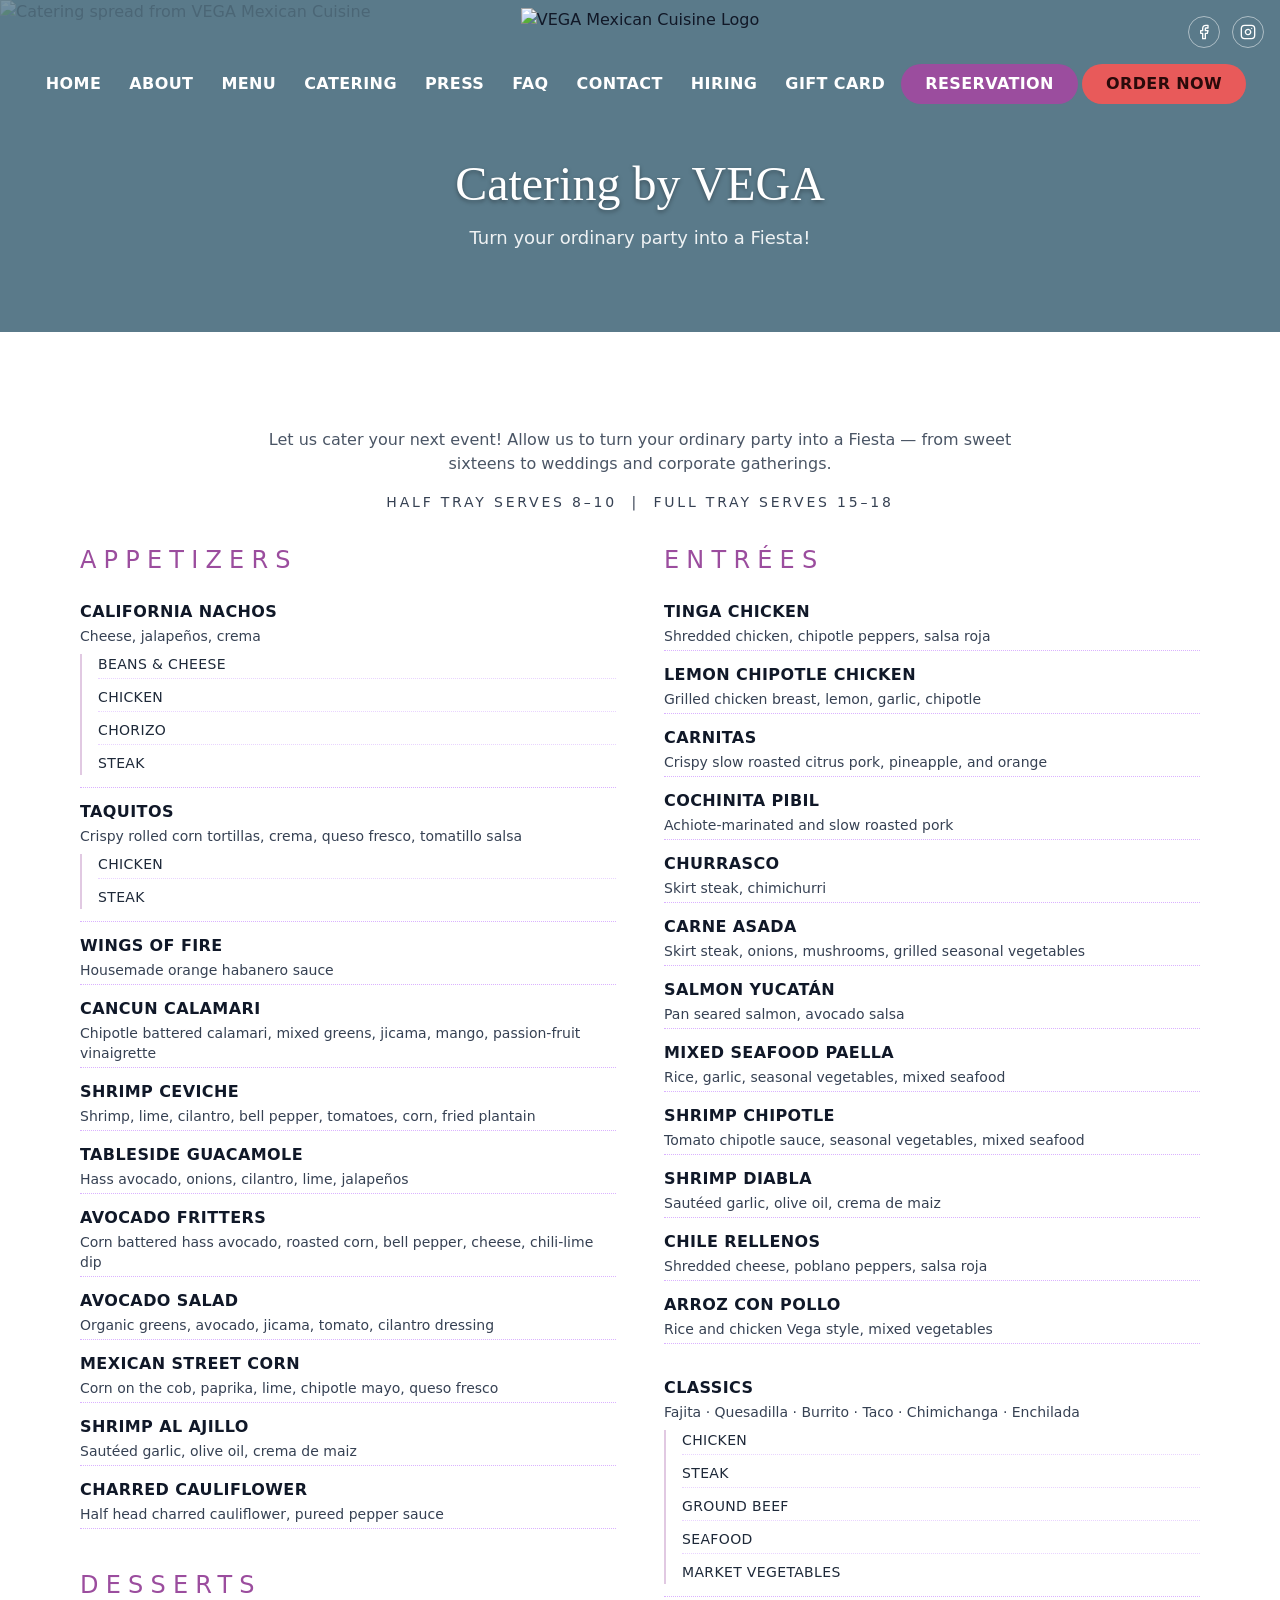
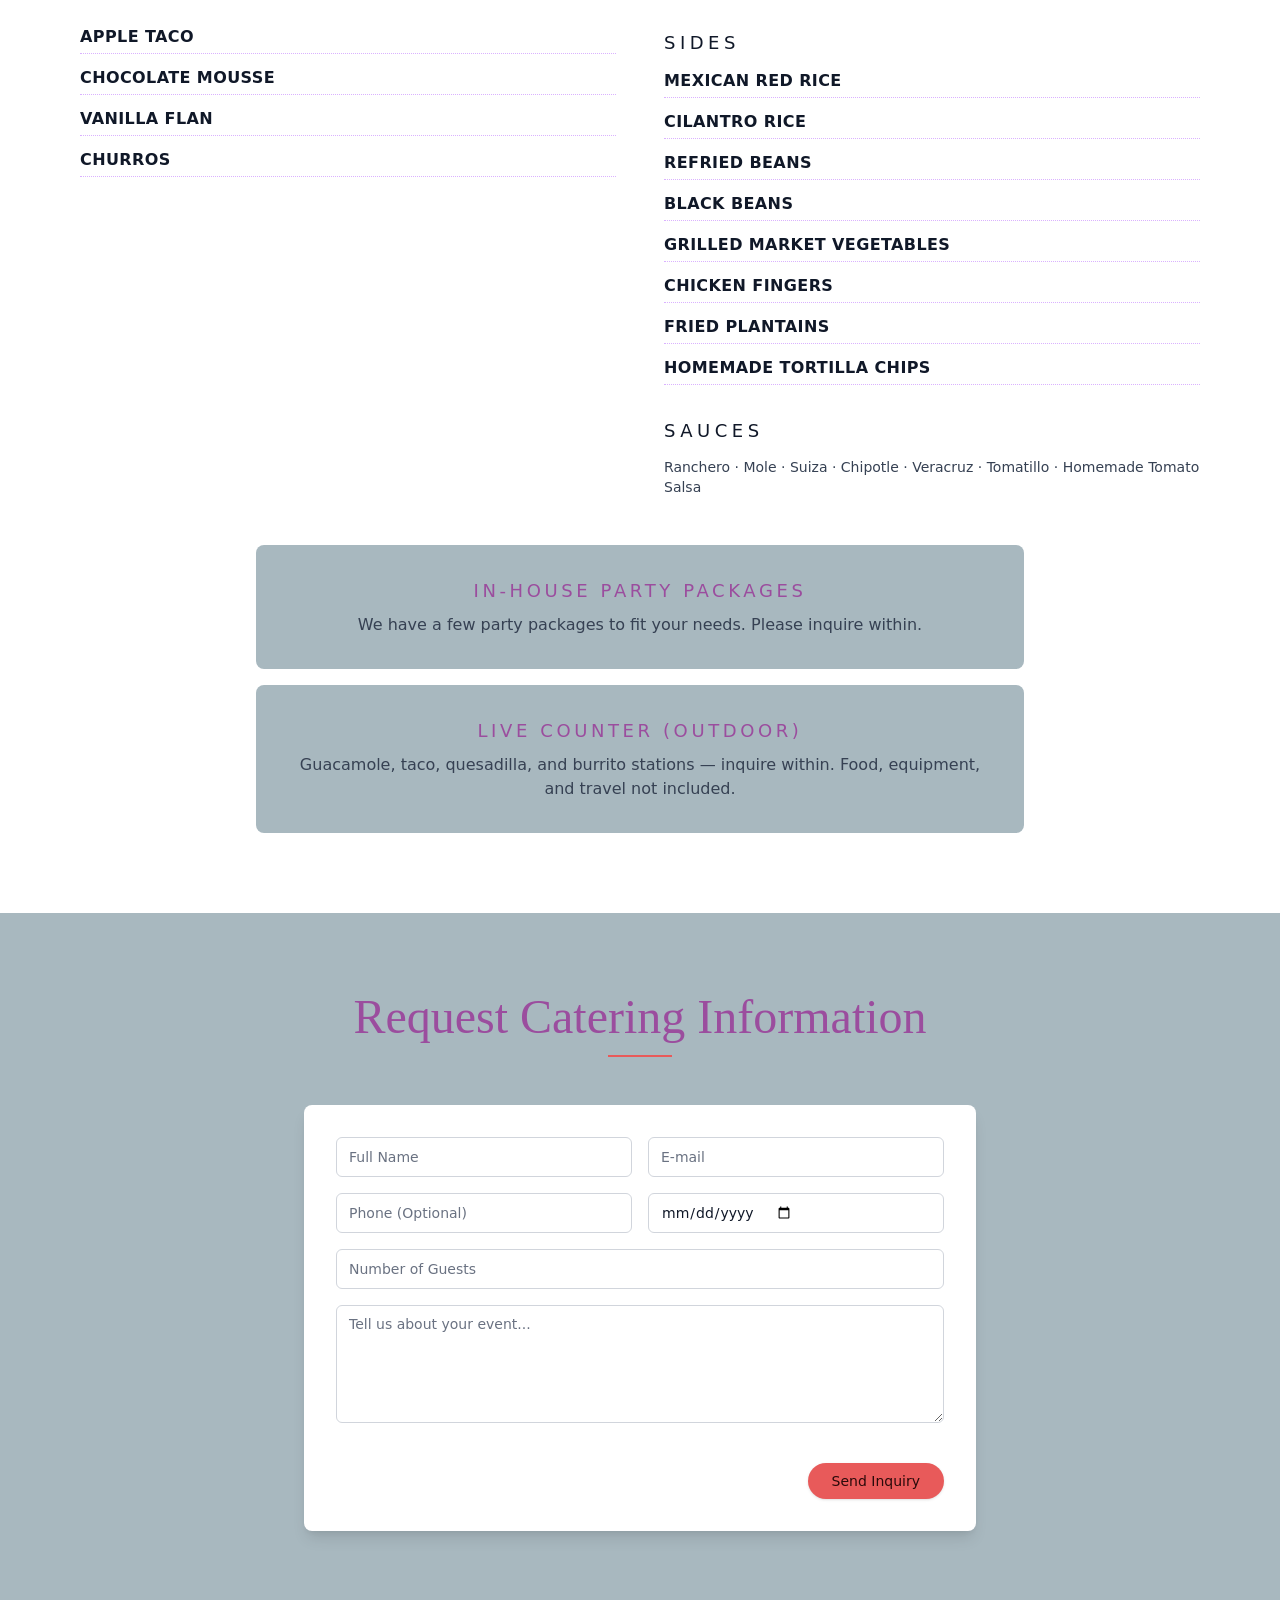
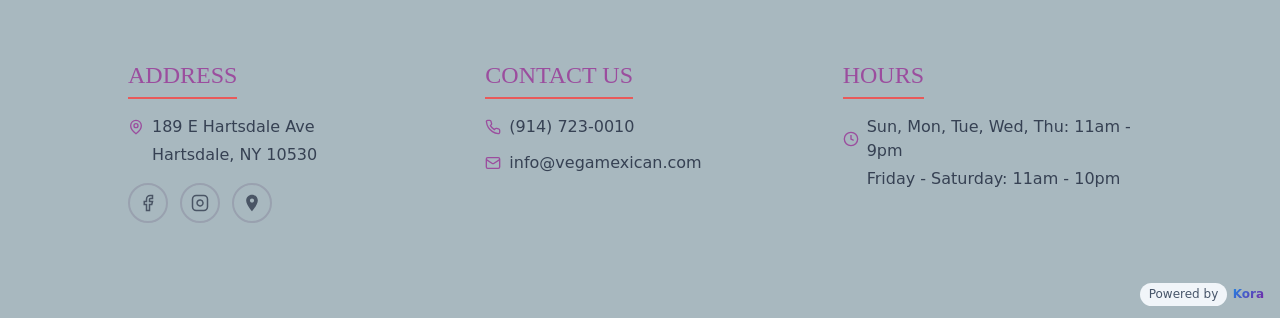
==== commit 75fed4cd: "Revert "fix: convert all images to WebP and host locally instead of raw Azure blob JPG/PNG (Lighthou" ====
--- a/catering.html
+++ b/catering.html
@@ -21,22 +21,22 @@
 <meta content="Mexican Catering Westchester &amp; Hartsdale, NY | VEGA Mexican Cuisine" property="og:title"/>
 <meta content="VEGA Mexican Restaurant caters events across Westchester &amp; Hartsdale, NY — authentic tacos Westchester loves, best Mexican food Westchester, and full-service catering for weddings and corporate gatherings." property="og:description"/>
 <meta content="website" property="og:type"/>
-<meta content="assets/img/1775465515_uk2fzf.webp" property="og:image"/>
+<meta content="https://quseprdus1.blob.core.windows.net/kora-business-images/user-media/9dfad46d-d519-43a5-95e8-beb6c7251a3b/de8c94d8-887e-4625-825f-ec262dbc28df/1775465515_uk2fzf.jpeg" property="og:image"/>
 <meta content="https://vegamexican.com/catering" property="og:url"/>
 <!-- Twitter Card -->
 <meta content="summary_large_image" name="twitter:card"/>
 <meta content="Mexican Catering Westchester &amp; Hartsdale, NY | VEGA Mexican Cuisine" name="twitter:title"/>
 <meta content="VEGA Mexican Restaurant caters events across Westchester &amp; Hartsdale, NY — authentic tacos Westchester loves, best Mexican food Westchester, and full-service catering for weddings and corporate gatherings." name="twitter:description"/>
-<meta content="assets/img/1775465515_uk2fzf.webp" name="twitter:image"/>
+<meta content="https://quseprdus1.blob.core.windows.net/kora-business-images/user-media/9dfad46d-d519-43a5-95e8-beb6c7251a3b/de8c94d8-887e-4625-825f-ec262dbc28df/1775465515_uk2fzf.jpeg" name="twitter:image"/>
 
 <!-- KORA_FAVICON_START -->
-<link href="assets/img/1780909311_jn9jiy.webp" rel="icon" type="image/jpeg"/>
-<link href="assets/img/1780909311_jn9jiy.webp" rel="apple-touch-icon"/>
+<link href="https://quseprdus1.blob.core.windows.net/kora-business-images/social-media/9dfad46d-d519-43a5-95e8-beb6c7251a3a/medialibrary/1780909311_jn9jiy.jpg" rel="icon" type="image/jpeg"/>
+<link href="https://quseprdus1.blob.core.windows.net/kora-business-images/social-media/9dfad46d-d519-43a5-95e8-beb6c7251a3a/medialibrary/1780909311_jn9jiy.jpg" rel="apple-touch-icon"/>
 <!-- KORA_FAVICON_END -->
 <!-- Canonical -->
 <link href="https://vegamexican.com/catering" rel="canonical"/>
 <!-- Hero image preload -->
-<link as="image" href="assets/img/1775465515_uk2fzf.webp" rel="preload"/>
+<link as="image" href="https://quseprdus1.blob.core.windows.net/kora-business-images/user-media/9dfad46d-d519-43a5-95e8-beb6c7251a3b/de8c94d8-887e-4625-825f-ec262dbc28df/1775465515_uk2fzf.jpeg" rel="preload"/>
 <!-- JSON-LD Structured Data -->
 <script type="application/ld+json">{
   "@context": "https://schema.org",
@@ -95,7 +95,7 @@
 <nav class="container mx-auto px-4 py-2">
 <div class="hidden lg:flex flex-col items-center">
 <a class="mb-2" href="index.html">
-<img alt="VEGA Mexican Cuisine Logo" class="site-header-logo" id="header-logo" src="assets/img/1780337580_3ncx8t.webp"/>
+<img alt="VEGA Mexican Cuisine Logo" class="site-header-logo" id="header-logo" src="https://quseprdus1.blob.core.windows.net/kora-business-images/social-media/9dfad46d-d519-43a5-95e8-beb6c7251a3a/medialibrary/1780337580_3ncx8t.png"/>
 </a>
 <ul class="flex items-center gap-1 flex-wrap justify-center">
 <li><a class="px-3 py-2 text-md text-white font-semibold hover:text-primary transition-colors duration-300 tracking-wide" href="index.html">HOME</a></li>
@@ -125,7 +125,7 @@
 </span>
 </button>
 <a class="ml-auto shrink-0" href="index.html">
-<img alt="VEGA Mexican Cuisine Logo" class="site-header-logo site-header-logo--mobile" src="assets/img/1780337580_3ncx8t.webp"/>
+<img alt="VEGA Mexican Cuisine Logo" class="site-header-logo site-header-logo--mobile" src="https://quseprdus1.blob.core.windows.net/kora-business-images/social-media/9dfad46d-d519-43a5-95e8-beb6c7251a3a/medialibrary/1780337580_3ncx8t.png"/>
 </a>
 </div>
 <div class="hidden lg:hidden mt-4 pb-4 bg-vega-bg-dark/95 rounded-lg" data-mobile-menu="">
@@ -148,7 +148,7 @@
 </header>
 <main>
 <section class="relative pt-32 pb-16 md:pt-40 md:pb-20 bg-vega-bg-dark">
-<img alt="Catering spread from VEGA Mexican Cuisine" class="absolute inset-0 w-full h-full object-cover opacity-20" decoding="async" fetchpriority="high" height="1080" loading="eager" src="assets/img/1775465515_uk2fzf.webp" width="1920"/>
+<img alt="Catering spread from VEGA Mexican Cuisine" class="absolute inset-0 w-full h-full object-cover opacity-20" decoding="async" fetchpriority="high" height="1080" loading="eager" src="https://quseprdus1.blob.core.windows.net/kora-business-images/user-media/9dfad46d-d519-43a5-95e8-beb6c7251a3b/de8c94d8-887e-4625-825f-ec262dbc28df/1775465515_uk2fzf.jpeg" width="1920"/>
 <div class="relative container mx-auto px-4 text-center">
 <h1 class="text-4xl md:text-5xl font-serif text-white text-shadow">Catering by VEGA</h1>
 <p class="mt-4 max-w-3xl mx-auto text-white/90 text-lg">Turn your ordinary party into a Fiesta!</p>
--- a/style.css
+++ b/style.css
@@ -740,7 +740,7 @@
   overflow: hidden;
   background:
     linear-gradient(135deg, rgba(61, 85, 97, 0.94) 0%, rgba(90, 122, 138, 0.92) 50%, rgba(122, 61, 125, 0.9) 100%),
-    url("assets/img/1775476799_gh7all.webp") center / cover no-repeat;
+    url("https://quseprdus1.blob.core.windows.net/kora-business-images/social-media/9dfad46d-d519-43a5-95e8-beb6c7251a3b/medialibrary/1775476799_gh7all.jpeg") center / cover no-repeat;
 }
 
 .newsletter-section__inner {
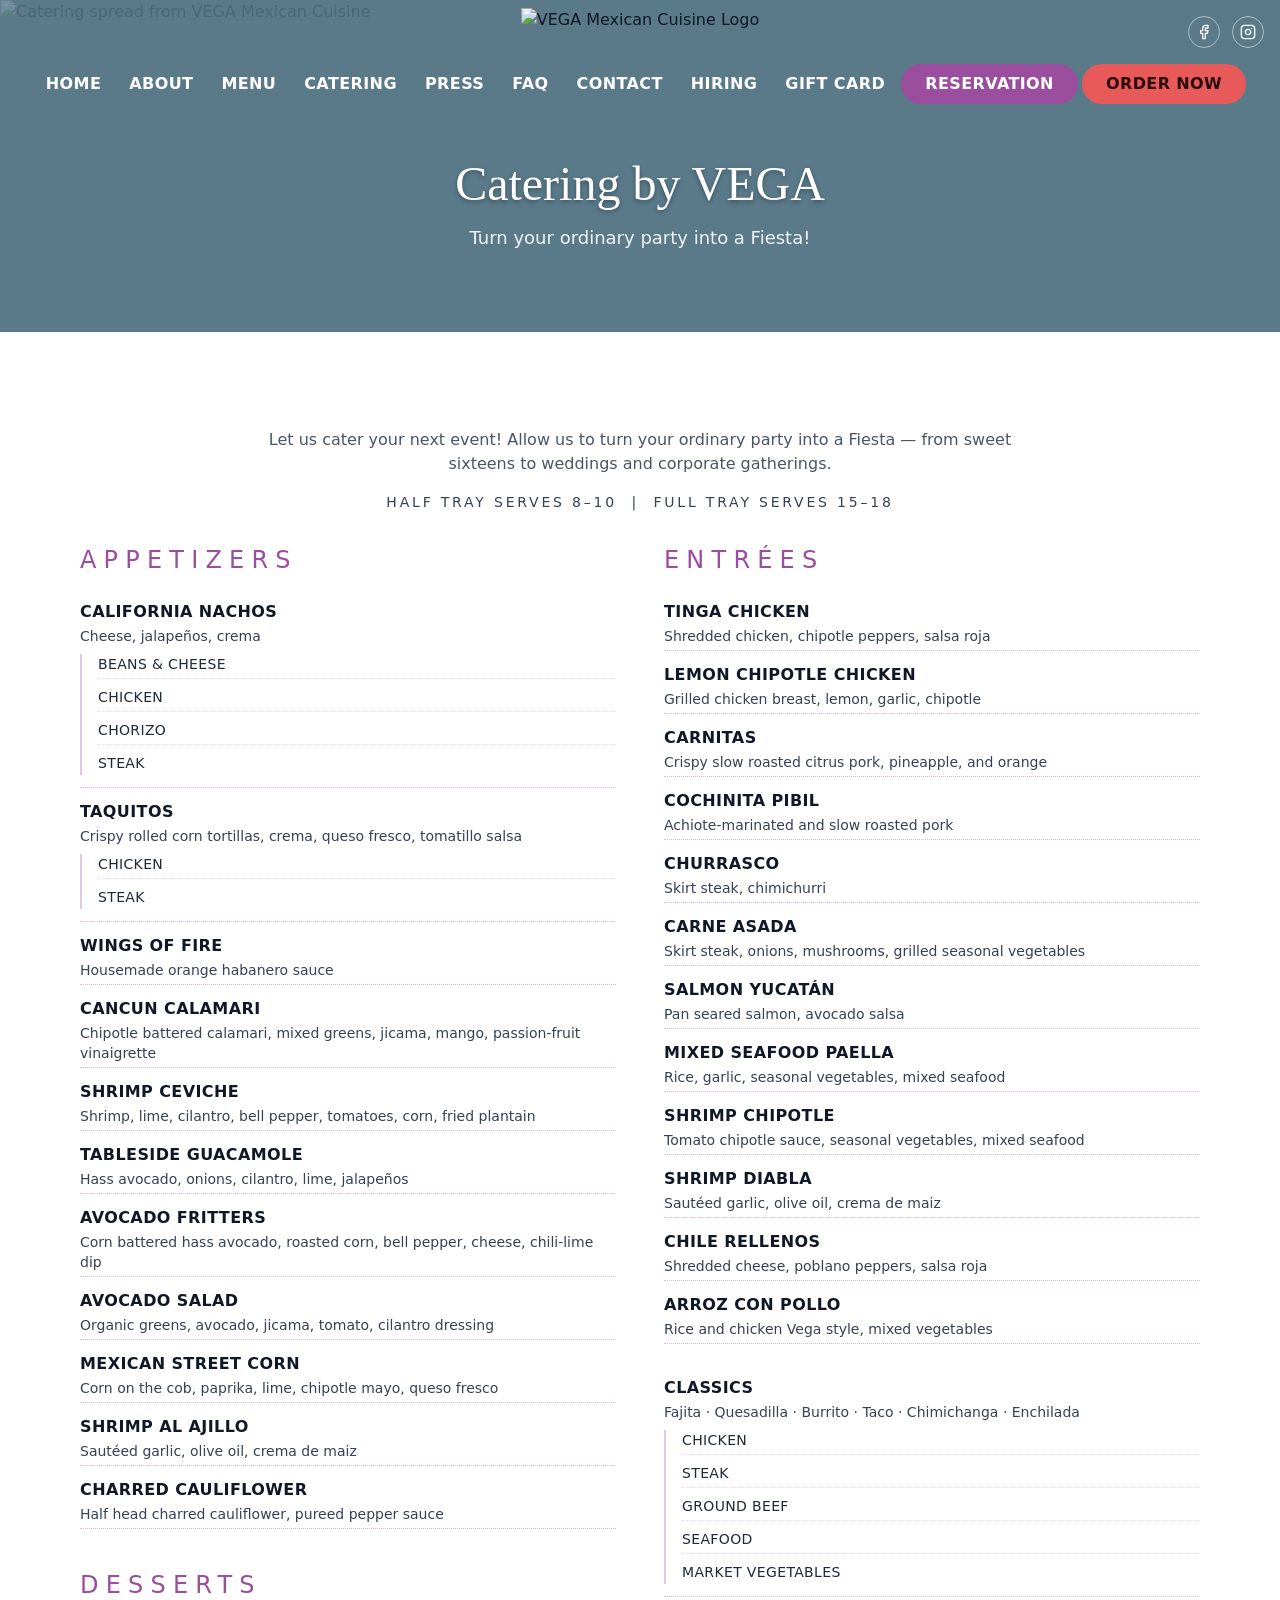
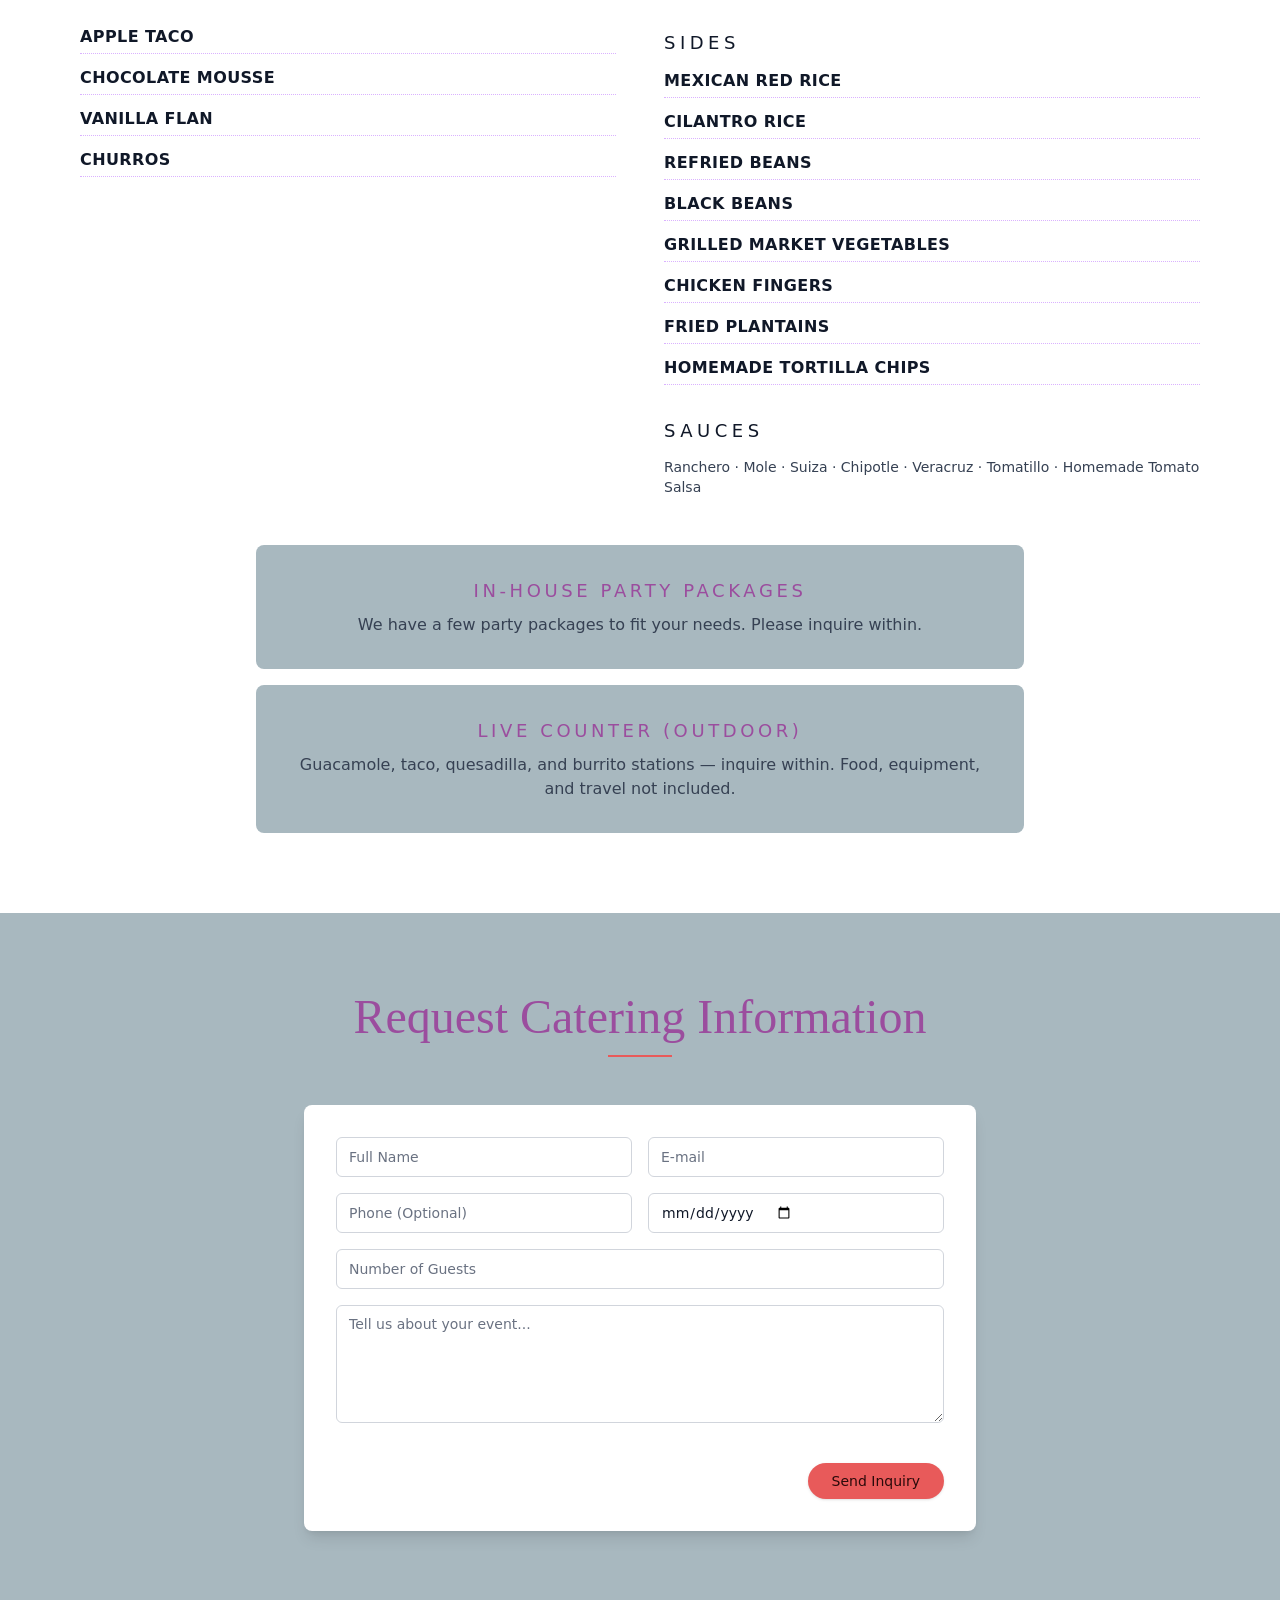
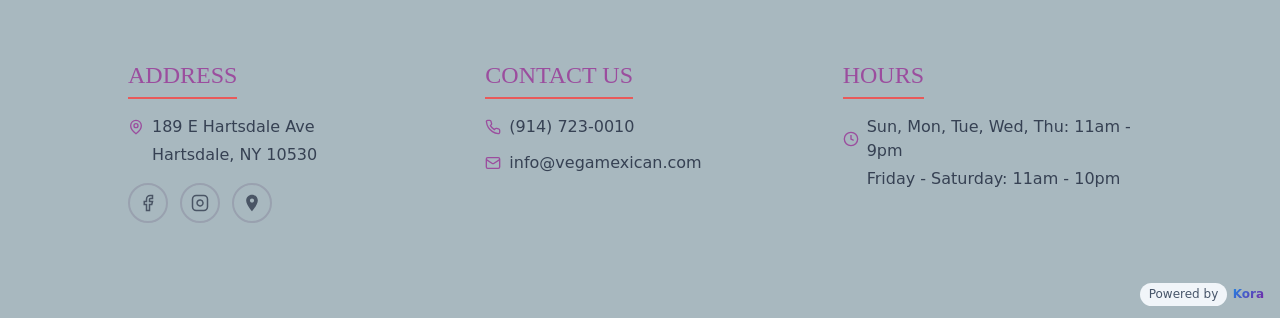
==== commit ddfac7f2: "fix: homepage/shared images now use real re-uploaded WebP copies from Azure instead of raw JPG/PNG/J" ====
--- a/catering.html
+++ b/catering.html
@@ -21,22 +21,22 @@
 <meta content="Mexican Catering Westchester &amp; Hartsdale, NY | VEGA Mexican Cuisine" property="og:title"/>
 <meta content="VEGA Mexican Restaurant caters events across Westchester &amp; Hartsdale, NY — authentic tacos Westchester loves, best Mexican food Westchester, and full-service catering for weddings and corporate gatherings." property="og:description"/>
 <meta content="website" property="og:type"/>
-<meta content="https://quseprdus1.blob.core.windows.net/kora-business-images/user-media/9dfad46d-d519-43a5-95e8-beb6c7251a3b/de8c94d8-887e-4625-825f-ec262dbc28df/1775465515_uk2fzf.jpeg" property="og:image"/>
+<meta content="https://quseprdus1.blob.core.windows.net/kora-business-images/v2-uploads/9dfad46d-d519-43a5-95e8-beb6c7251a3a/bb8a72f1-2e41-40d5-a5a0-25cb54d341f8-16_1775465515_uk2fzf.webp" property="og:image"/>
 <meta content="https://vegamexican.com/catering" property="og:url"/>
 <!-- Twitter Card -->
 <meta content="summary_large_image" name="twitter:card"/>
 <meta content="Mexican Catering Westchester &amp; Hartsdale, NY | VEGA Mexican Cuisine" name="twitter:title"/>
 <meta content="VEGA Mexican Restaurant caters events across Westchester &amp; Hartsdale, NY — authentic tacos Westchester loves, best Mexican food Westchester, and full-service catering for weddings and corporate gatherings." name="twitter:description"/>
-<meta content="https://quseprdus1.blob.core.windows.net/kora-business-images/user-media/9dfad46d-d519-43a5-95e8-beb6c7251a3b/de8c94d8-887e-4625-825f-ec262dbc28df/1775465515_uk2fzf.jpeg" name="twitter:image"/>
+<meta content="https://quseprdus1.blob.core.windows.net/kora-business-images/v2-uploads/9dfad46d-d519-43a5-95e8-beb6c7251a3a/bb8a72f1-2e41-40d5-a5a0-25cb54d341f8-16_1775465515_uk2fzf.webp" name="twitter:image"/>
 
 <!-- KORA_FAVICON_START -->
-<link href="https://quseprdus1.blob.core.windows.net/kora-business-images/social-media/9dfad46d-d519-43a5-95e8-beb6c7251a3a/medialibrary/1780909311_jn9jiy.jpg" rel="icon" type="image/jpeg"/>
-<link href="https://quseprdus1.blob.core.windows.net/kora-business-images/social-media/9dfad46d-d519-43a5-95e8-beb6c7251a3a/medialibrary/1780909311_jn9jiy.jpg" rel="apple-touch-icon"/>
+<link href="https://quseprdus1.blob.core.windows.net/kora-business-images/v2-uploads/9dfad46d-d519-43a5-95e8-beb6c7251a3a/b4b3aec5-7e2e-4364-8f20-0d93cb756999-02_1780909311_jn9jiy.webp" rel="icon" type="image/jpeg"/>
+<link href="https://quseprdus1.blob.core.windows.net/kora-business-images/v2-uploads/9dfad46d-d519-43a5-95e8-beb6c7251a3a/b4b3aec5-7e2e-4364-8f20-0d93cb756999-02_1780909311_jn9jiy.webp" rel="apple-touch-icon"/>
 <!-- KORA_FAVICON_END -->
 <!-- Canonical -->
 <link href="https://vegamexican.com/catering" rel="canonical"/>
 <!-- Hero image preload -->
-<link as="image" href="https://quseprdus1.blob.core.windows.net/kora-business-images/user-media/9dfad46d-d519-43a5-95e8-beb6c7251a3b/de8c94d8-887e-4625-825f-ec262dbc28df/1775465515_uk2fzf.jpeg" rel="preload"/>
+<link as="image" href="https://quseprdus1.blob.core.windows.net/kora-business-images/v2-uploads/9dfad46d-d519-43a5-95e8-beb6c7251a3a/bb8a72f1-2e41-40d5-a5a0-25cb54d341f8-16_1775465515_uk2fzf.webp" rel="preload"/>
 <!-- JSON-LD Structured Data -->
 <script type="application/ld+json">{
   "@context": "https://schema.org",
@@ -95,7 +95,7 @@
 <nav class="container mx-auto px-4 py-2">
 <div class="hidden lg:flex flex-col items-center">
 <a class="mb-2" href="index.html">
-<img alt="VEGA Mexican Cuisine Logo" class="site-header-logo" id="header-logo" src="https://quseprdus1.blob.core.windows.net/kora-business-images/social-media/9dfad46d-d519-43a5-95e8-beb6c7251a3a/medialibrary/1780337580_3ncx8t.png"/>
+<img alt="VEGA Mexican Cuisine Logo" class="site-header-logo" id="header-logo" src="https://quseprdus1.blob.core.windows.net/kora-business-images/v2-uploads/9dfad46d-d519-43a5-95e8-beb6c7251a3a/4f090a93-3d3e-4307-b000-2690b3f4885b-01_1780337580_3ncx8t.webp"/>
 </a>
 <ul class="flex items-center gap-1 flex-wrap justify-center">
 <li><a class="px-3 py-2 text-md text-white font-semibold hover:text-primary transition-colors duration-300 tracking-wide" href="index.html">HOME</a></li>
@@ -125,7 +125,7 @@
 </span>
 </button>
 <a class="ml-auto shrink-0" href="index.html">
-<img alt="VEGA Mexican Cuisine Logo" class="site-header-logo site-header-logo--mobile" src="https://quseprdus1.blob.core.windows.net/kora-business-images/social-media/9dfad46d-d519-43a5-95e8-beb6c7251a3a/medialibrary/1780337580_3ncx8t.png"/>
+<img alt="VEGA Mexican Cuisine Logo" class="site-header-logo site-header-logo--mobile" src="https://quseprdus1.blob.core.windows.net/kora-business-images/v2-uploads/9dfad46d-d519-43a5-95e8-beb6c7251a3a/4f090a93-3d3e-4307-b000-2690b3f4885b-01_1780337580_3ncx8t.webp"/>
 </a>
 </div>
 <div class="hidden lg:hidden mt-4 pb-4 bg-vega-bg-dark/95 rounded-lg" data-mobile-menu="">
@@ -148,7 +148,7 @@
 </header>
 <main>
 <section class="relative pt-32 pb-16 md:pt-40 md:pb-20 bg-vega-bg-dark">
-<img alt="Catering spread from VEGA Mexican Cuisine" class="absolute inset-0 w-full h-full object-cover opacity-20" decoding="async" fetchpriority="high" height="1080" loading="eager" src="https://quseprdus1.blob.core.windows.net/kora-business-images/user-media/9dfad46d-d519-43a5-95e8-beb6c7251a3b/de8c94d8-887e-4625-825f-ec262dbc28df/1775465515_uk2fzf.jpeg" width="1920"/>
+<img alt="Catering spread from VEGA Mexican Cuisine" class="absolute inset-0 w-full h-full object-cover opacity-20" decoding="async" fetchpriority="high" height="1080" loading="eager" src="https://quseprdus1.blob.core.windows.net/kora-business-images/v2-uploads/9dfad46d-d519-43a5-95e8-beb6c7251a3a/bb8a72f1-2e41-40d5-a5a0-25cb54d341f8-16_1775465515_uk2fzf.webp" width="1920"/>
 <div class="relative container mx-auto px-4 text-center">
 <h1 class="text-4xl md:text-5xl font-serif text-white text-shadow">Catering by VEGA</h1>
 <p class="mt-4 max-w-3xl mx-auto text-white/90 text-lg">Turn your ordinary party into a Fiesta!</p>
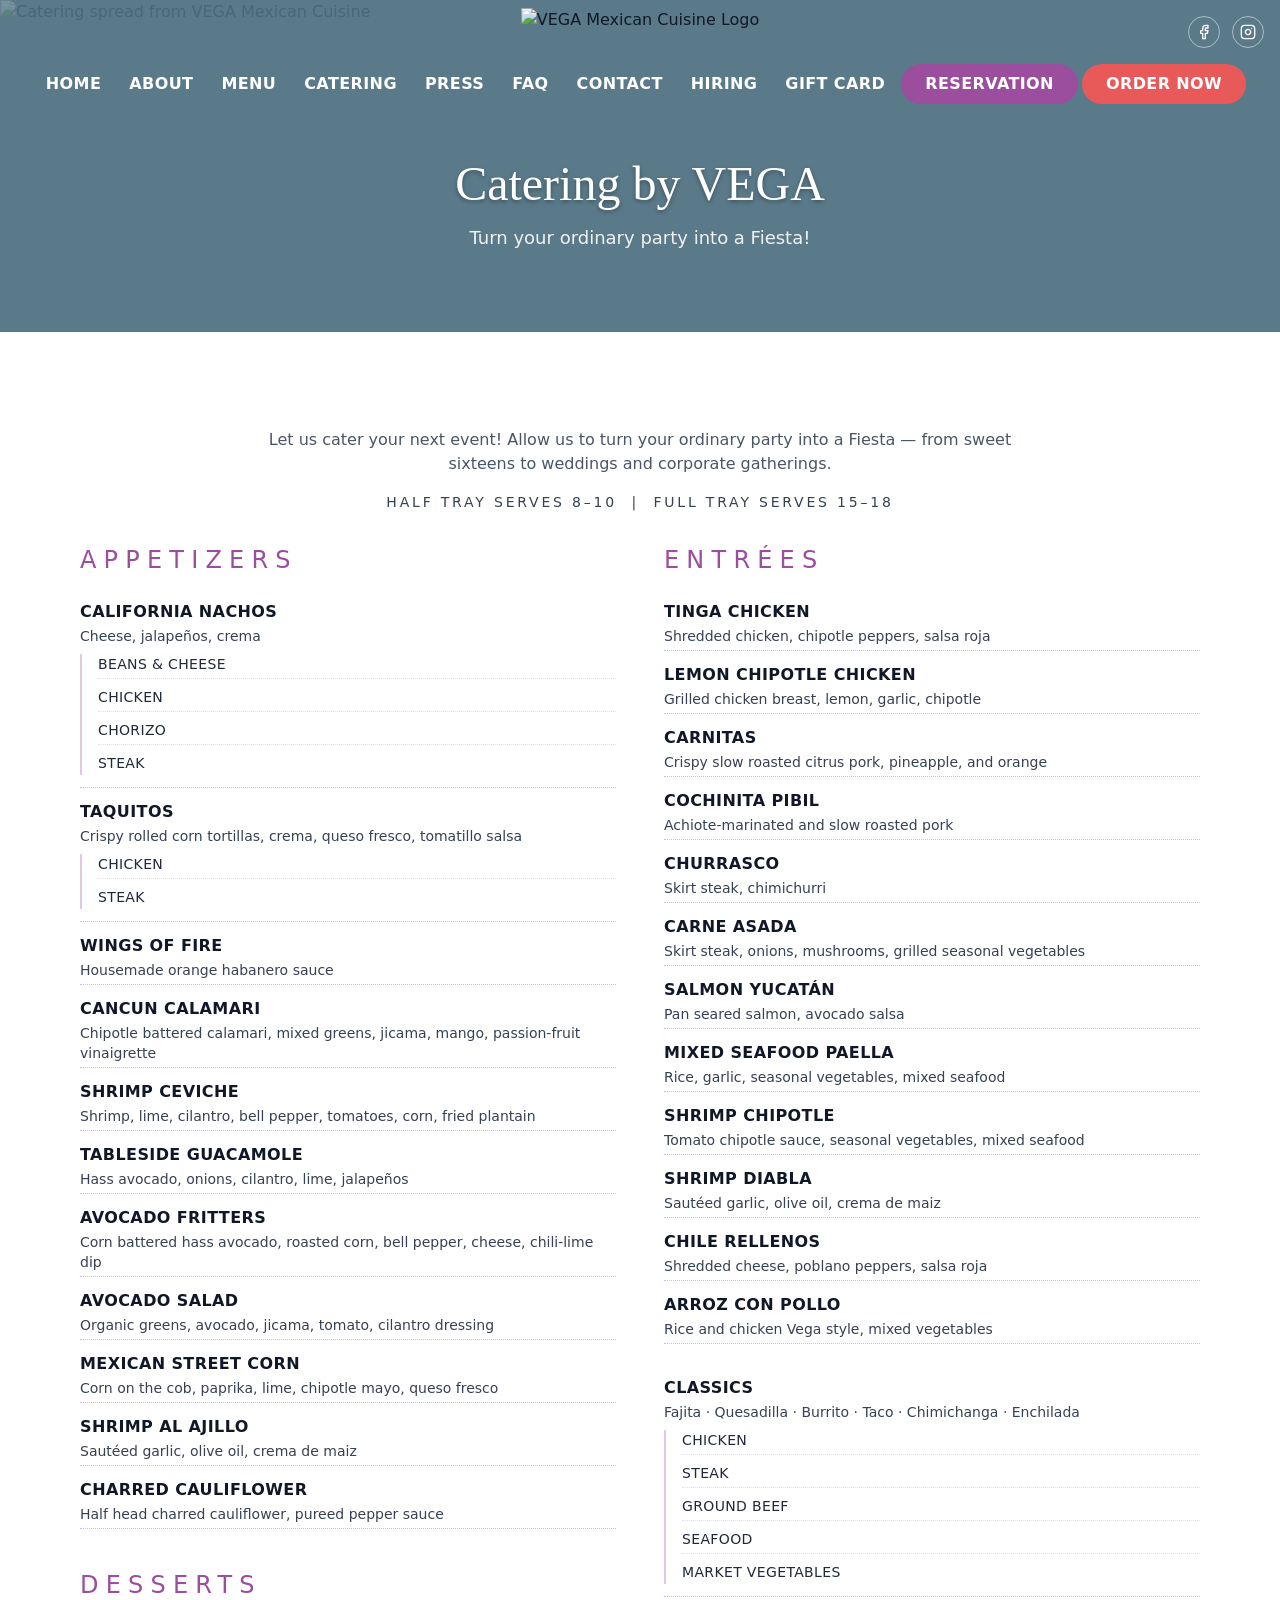
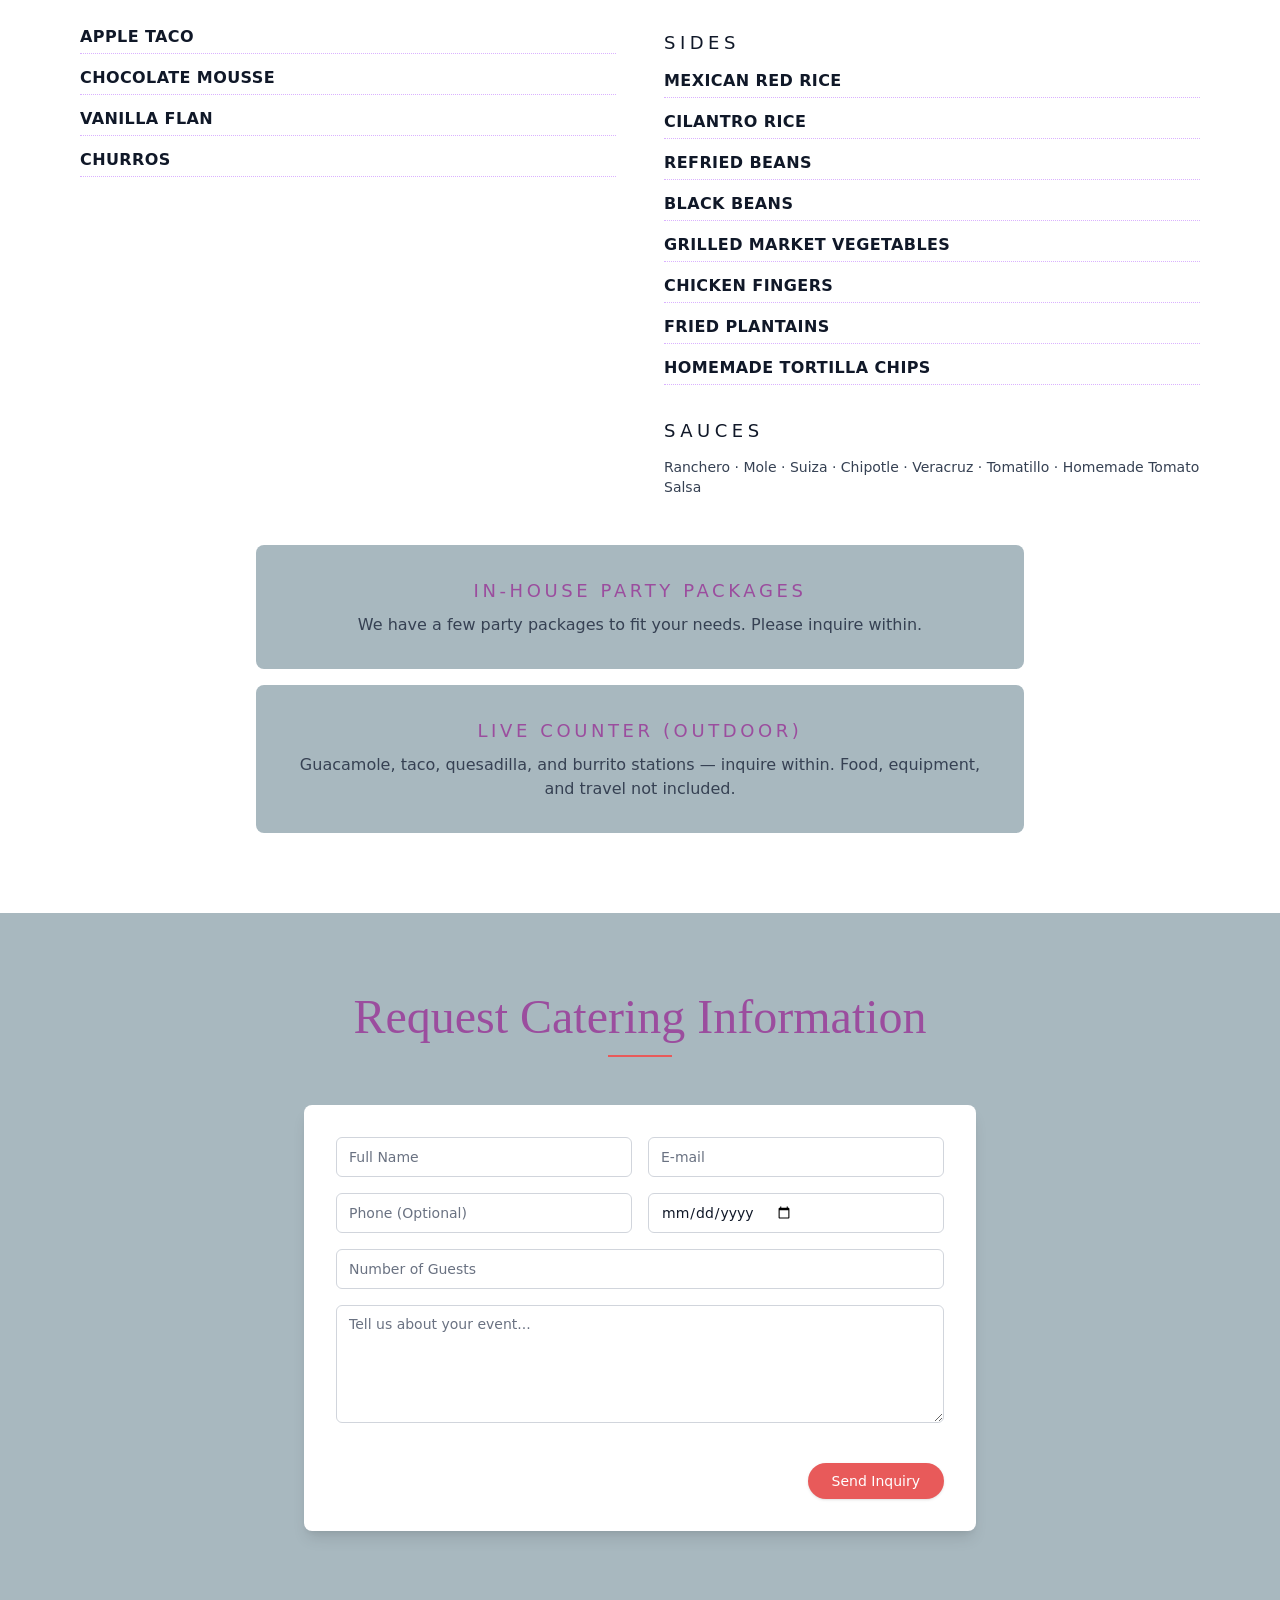
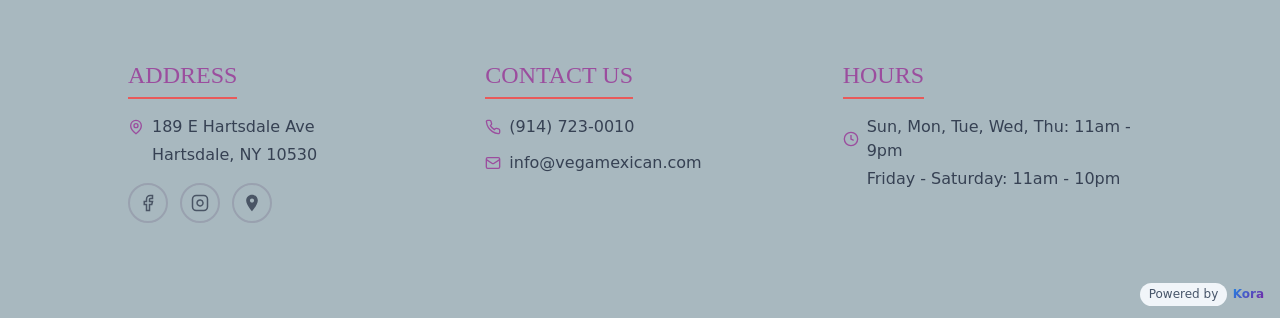
==== commit 139ad8ee: "refactor: remove legacy style.css and update HTML files to eliminate its references, consolidating s" ====
--- a/catering.html
+++ b/catering.html
@@ -71,14 +71,10 @@
 <link href="https://quseprdus1.blob.core.windows.net" rel="dns-prefetch"/>
 <link href="https://www.googletagmanager.com" rel="dns-prefetch"/>
 <link href="https://cdn.jsdelivr.net" rel="dns-prefetch"/>
-<style>*,*::before,*::after{box-sizing:border-box}body{margin:0;-webkit-font-smoothing:antialiased}img,video{max-width:100%;height:auto;display:block}</style>
+<style>*,*::before,*::after{box-sizing:border-box}body{margin:0;-webkit-font-smoothing:antialiased}@layer base{img,video{max-width:100%;height:auto;display:block}}</style>
 <link href="assets/styles.css" rel="stylesheet"/>
-<link href="style.css?v=20260913" rel="stylesheet"/>
 <!-- KORA_GOOGLE_FONTS_START -->
-<link rel="preconnect" href="https://fonts.googleapis.com">
-<link rel="preconnect" href="https://fonts.gstatic.com" crossorigin>
-<link rel="preload" as="style" href="https://fonts.googleapis.com/css2?family=Oswald:wght@400;600;700&amp;family=Open+Sans:wght@400;600;700&amp;display=swap" onload="this.onload=null;this.rel='stylesheet'">
-<noscript><link rel="stylesheet" href="https://fonts.googleapis.com/css2?family=Oswald:wght@400;600;700&amp;family=Open+Sans:wght@400;600;700&amp;display=swap"></noscript>
+<!-- kora:fonts --><!-- /kora:fonts -->
 <!-- KORA_GOOGLE_FONTS_END -->
 </head>
 <body class="bg-background text-foreground font-sans antialiased min-h-screen">
